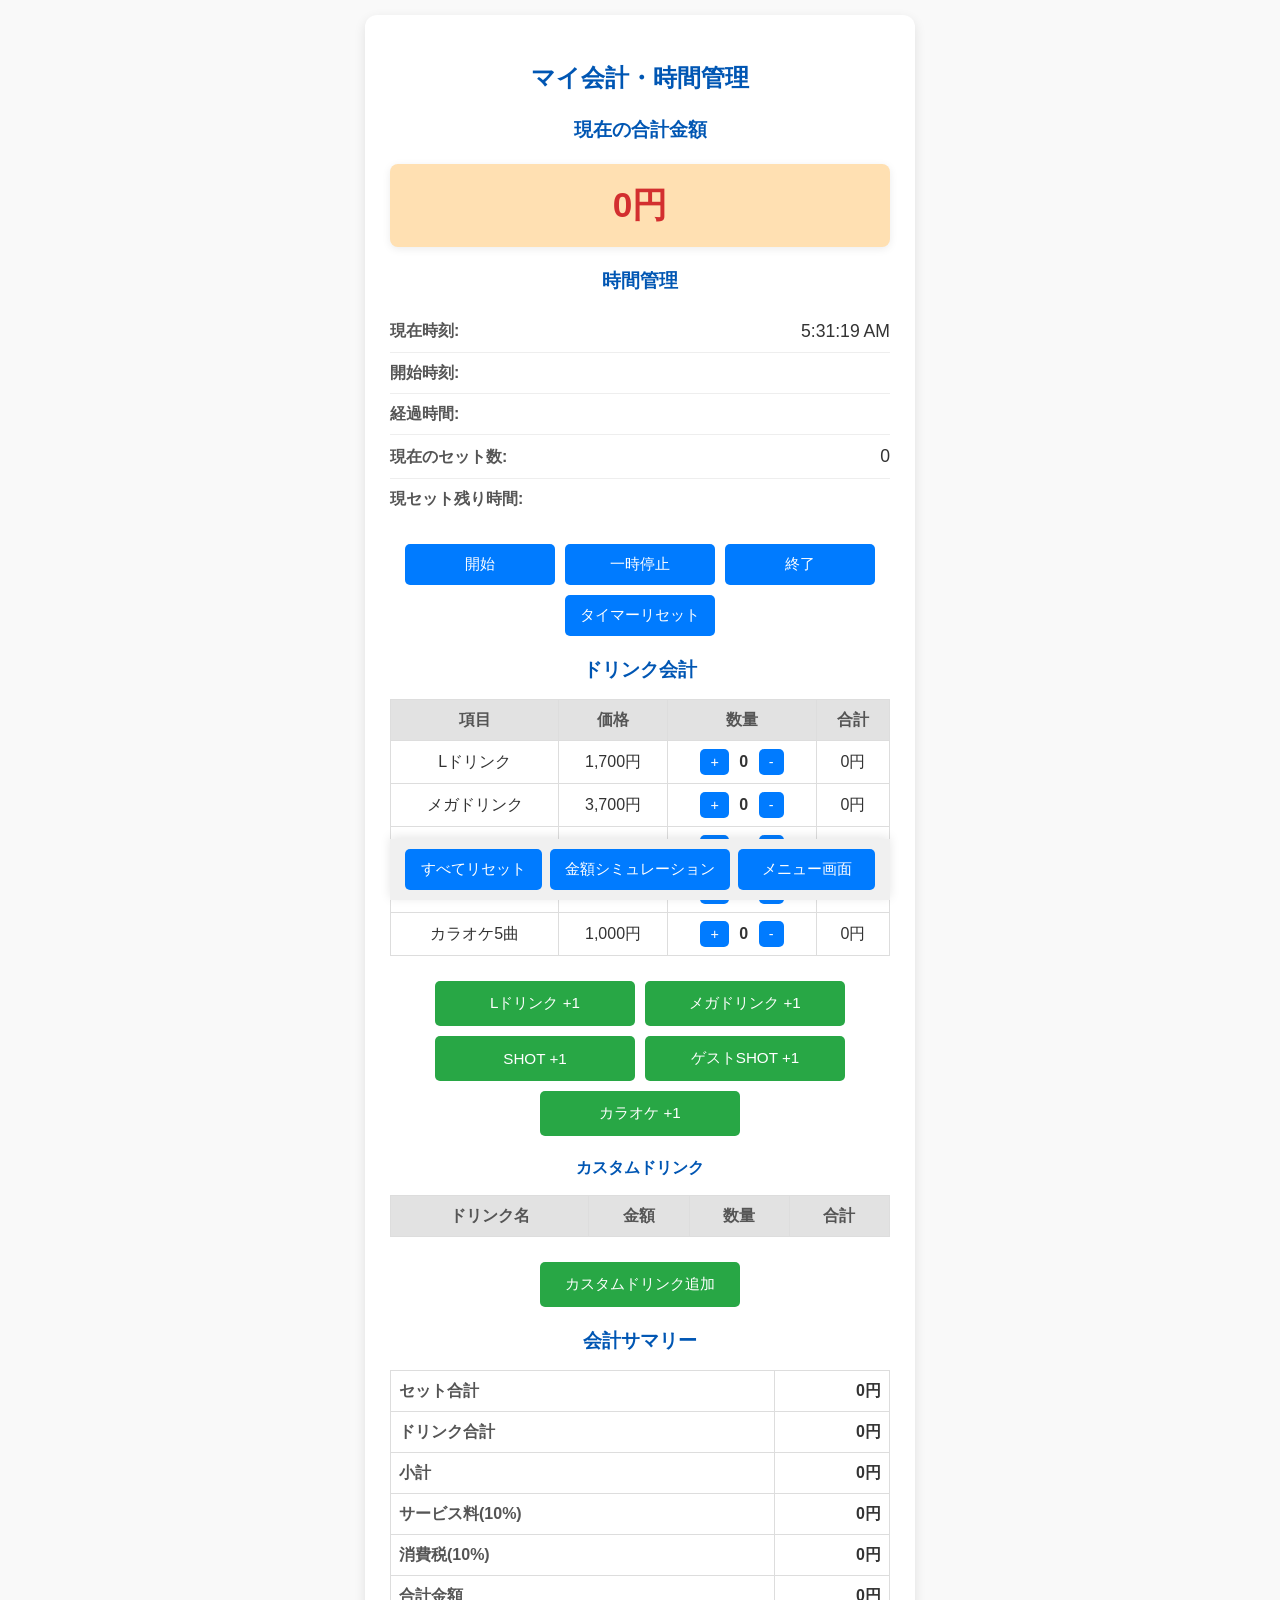
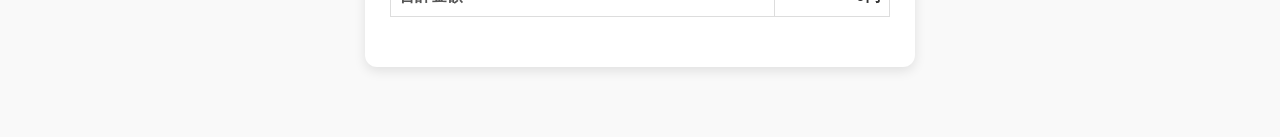
==== index.html @ 9514b438 "画面の表示範囲の修正" ====
<!DOCTYPE html>
<html lang="ja">
<head>
  <meta charset="UTF-8">
  <meta name="viewport" content="width=device-width, initial-scale=1.0, maximum-scale=1.0, user-scalable=no">
  <title>マイ会計・時間管理</title>
  <meta name="apple-mobile-web-app-capable" content="yes">
  <meta name="apple-mobile-web-app-status-bar-style" content="black">
  <meta name="mobile-web-app-capable" content="yes">
  <link rel="manifest" href="manifest.json">
  <link rel="apple-touch-icon" href="icons/icon-192x192.png">

  <style>
    /* 基本スタイル */
    body {
      font-family: 'Helvetica Neue', sans-serif;
      margin: 0;
      padding: 15px;
      background-color: #f9f9f9;
      color: #333;
      padding-bottom: 70px; /* 下部固定ボタンのためのスペース */
      position: relative;
      line-height: 1.5; /* 行の高さを調整 */
    }

    /* 各セクションのタイトル */
    h2, h3, h4 {
      text-align: center;
      margin-top: 20px;
      margin-bottom: 15px;
      color: #0056b3; /* タイトル色 */
    }

    /* メインコンテナ */
    .container {
      max-width: 500px; /* スマートフォンでの見やすさを維持 */
      margin: auto;
      background: #fff;
      border-radius: 12px;
      box-shadow: 0 4px 12px rgba(0,0,0,0.1);
      padding: 15px;
      overflow-x: hidden; /* 横スクロール防止 */
    }

    /* 各セクションの余白調整 */
    .time-tracker, #drinkTable, .summary-table, #addMoreDrink, .quick-add-buttons {
      margin-bottom: 25px;
    }

    /* === テーブルの基本スタイル === */
    table {
      width: 100%;
      border-collapse: collapse;
      margin-bottom: 15px;
    }

    th, td {
      border: 1px solid #ddd;
      padding: 8px;
      text-align: center;
    }

    th {
      background-color: #e2e2e2;
      color: #555;
    }

    /* ボタンのスタイル */
    button {
      background-color: #007bff;
      color: white;
      border: none;
      padding: 8px 12px;
      border-radius: 5px;
      cursor: pointer;
      font-size: 1rem;
      transition: background-color 0.2s ease;
      white-space: nowrap; /* ボタン内のテキストの折り返し防止 */
    }

    button:hover {
      background-color: #0056b3;
    }

    button:active {
      background-color: #004085;
    }

    .btns {
      display: flex;
      justify-content: center;
      align-items: center;
      gap: 5px; /* ボタン間のスペース */
    }

    .btns button {
      padding: 5px 10px;
      font-size: 0.9rem;
    }

    .btns span {
      min-width: 20px;
      text-align: center;
      font-weight: bold;
    }

    /* === 時間管理セクション === */
    .time-tracker div {
      display: flex;
      justify-content: space-between;
      align-items: center;
      padding: 8px 0;
      border-bottom: 1px solid #eee;
    }

    .time-tracker div:last-child {
      border-bottom: none;
    }

    .time-tracker label {
      font-weight: bold;
      color: #555;
    }

    .time-tracker span, .time-tracker button {
      font-size: 1.1rem;
      color: #333;
    }

    .time-buttons {
      display: flex;
      flex-wrap: wrap; /* ボタンが多ければ折り返す */
      justify-content: center; /* 中央寄せ */
      gap: 10px; /* ボタン間のスペース */
      margin-top: 20px;
    }

    .time-buttons button {
      flex: 1 1 45%; /* 2列表示にするための幅 */
      max-width: 150px; /* ボタンの最大幅を制限 */
      padding: 10px 10px; /* ボタンのパディング */
      font-size: 0.95rem; /* フォントサイズ */
    }


    /* === 会計サマリーテーブル === */
    .summary-table td:nth-child(1) {
      text-align: left;
      font-weight: bold;
      color: #555;
    }
    .summary-table td:nth-child(2) {
      text-align: right;
      font-weight: bold;
      color: #333;
    }

    /* === カスタムドリンク === */
    .new-drink-row input[type="text"] {
        width: 80%; /* ドリンク名入力欄の幅 */
        padding: 5px;
        border: 1px solid #ccc;
        border-radius: 4px;
    }

    .new-drink-row input[type="number"] {
        width: 60px; /* 金額入力欄の幅 */
        padding: 5px;
        border: 1px solid #ccc;
        border-radius: 4px;
        text-align: right;
    }

    /* ドリンク簡易追加ボタンのセクション */
    .quick-add-buttons {
      display: flex;
      flex-wrap: wrap; /* ボタンが多ければ折り返す */
      justify-content: center;
      gap: 10px; /* ボタン間のスペース */
      margin-top: 20px;
      margin-bottom: 20px; /* 他のセクションとの間隔 */
    }

    .quick-add-buttons button {
      flex-basis: calc(50% - 5px); /* 2列表示にするための幅 */
      max-width: 200px; /* ボタンの最大幅を制限 */
      padding: 12px 10px; /* ボタンのパディング */
      font-size: 0.95rem; /* フォントサイズ */
      background-color: #28a745; /* 緑色系のボタン */
    }

    .quick-add-buttons button:hover {
      background-color: #218838;
    }


    /* 下部固定ボタン */
    .fixed-bottom-bar {
      position: fixed;
      bottom: 0;
      left: 0;
      width: 100%;
      background-color: #f0f0f0;
      box-shadow: 0 -2px 10px rgba(0,0,0,0.1);
      padding: 10px 15px;
      display: flex;
      justify-content: space-around; /* 均等配置 */
      align-items: center;
      box-sizing: border-box;
      z-index: 1000; /* 他の要素より手前に表示 */
      max-width: 500px; /* 中央揃えのために設定 */
      left: 50%;
      transform: translateX(-50%);
      gap: 8px; /* ボタン間のスペース */
    }

    .fixed-bottom-bar button {
      flex-grow: 1; /* 均等に幅を広げる */
      flex-basis: calc(33.33% - 8px); /* 3列表示のための幅 */
      padding: 10px 15px; /* パディングを調整 */
      font-size: 0.95rem; /* フォントサイズを調整 */
    }

    /* 現在の総計を強調 */
    #current_grand_total {
      text-align: center;
      font-size: 2.2rem; /* 大きく強調 */
      color: #d32f2f; /* 赤色系で目立たせる */
      padding: 15px 0;
      background-color: #ffe0b2; /* 背景色を追加 */
      border-radius: 8px;
      margin-top: 20px;
      margin-bottom: 20px;
      box-shadow: 0 2px 8px rgba(0,0,0,0.08);
    }

    /* 残り時間アラート */
    #remaining.alert {
      color: red;
      font-weight: bold;
    }

    /* PWA更新通知バー */
    #updateNotification {
      display: none;
      text-align: center;
      padding: 10px;
      background-color: #ffeb3b;
      color: #333;
      margin-top: 20px;
      border-radius: 8px;
      font-weight: bold;
    }

    #updateNotification button {
      background-color: #007bff;
      color: white;
      border: none;
      padding: 8px 15px;
      border-radius: 5px;
      margin-left: 10px;
      cursor: pointer;
    }

    /* レスポンシブ対応 (デスクトップなど広い画面用) */
    @media (min-width: 600px) {
      .container {
        padding: 25px;
      }
      .fixed-bottom-bar {
        width: 500px; /* .container と同じ幅 */
      }
    }
  </style>
</head>
<body>
  <div class="container">
    <header>
      <h2>マイ会計・時間管理</h2>
    </header>

    <div id="updateNotification">
      新しいバージョンがあります！ <button id="updateButton">今すぐ更新</button>
    </div>

    <main>
      <section id="currentTotalSection">
        <h3>現在の合計金額</h3>
        <p id="current_grand_total"><strong>0円</strong></p>
      </section>

      <section id="timeManagement">
        <h3>時間管理</h3>
        <div class="time-tracker">
          <div>
            <label>現在時刻:</label>
            <span id="now"></span>
          </div>
          <div>
            <label>開始時刻:</label>
            <span id="start"></span>
          </div>
          <div>
            <label>経過時間:</label>
            <span id="elapsed_time"></span>
          </div>
          <div>
            <label>現在のセット数:</label>
            <span id="total_sets">0</span>
          </div>
          <div>
            <label>現セット残り時間:</label>
            <span id="remaining"></span>
          </div>
        </div>
        <div class="time-buttons">
          <button id="startButton">開始</button>
          <button id="pauseButton">一時停止</button>
          <button id="endButton">終了</button>
          <button id="resetTimerButton">タイマーリセット</button>
        </div>
      </section>

      <section id="drinkAccount">
        <h3>ドリンク会計</h3>
        <table id="drinkTable">
          <thead>
            <tr>
              <th>項目</th>
              <th>価格</th>
              <th>数量</th>
              <th>合計</th>
            </tr>
          </thead>
          <tbody>
            <tr>
              <td>Lドリンク</td>
              <td class="price-cell" data-price="1700"></td> <td>
                <div class="btns">
                  <button data-item="ldrink" data-delta="1">+</button>
                  <span id="ldrink_qty">0</span>
                  <button data-item="ldrink" data-delta="-1">-</button>
                </div>
              </td>
              <td id="ldrink_total">0円</td>
            </tr>
            <tr>
              <td>メガドリンク</td>
              <td class="price-cell" data-price="3700"></td>
              <td>
                <div class="btns">
                  <button data-item="megadrink" data-delta="1">+</button>
                  <span id="megadrink_qty">0</span>
                  <button data-item="megadrink" data-delta="-1">-</button>
                </div>
              </td>
              <td id="megadrink_total">0円</td>
            </tr>
            <tr>
              <td>SHOT</td>
              <td class="price-cell" data-price="1500"></td>
              <td>
                <div class="btns">
                  <button data-item="shot" data-delta="1">+</button>
                  <span id="shot_qty">0</span>
                  <button data-item="shot" data-delta="-1">-</button>
                </div>
              </td>
              <td id="shot_total">0円</td>
            </tr>
            <tr>
              <td>ゲストSHOT</td>
              <td class="price-cell" data-price="1000"></td>
              <td>
                <div class="btns">
                  <button data-item="guestshot" data-delta="1">+</button>
                  <span id="guestshot_qty">0</span>
                  <button data-item="guestshot" data-delta="-1">-</button>
                </div>
              </td>
              <td id="guestshot_total">0円</td>
            </tr>
            <tr>
              <td>カラオケ5曲</td>
              <td class="price-cell" data-price="1000"></td>
              <td>
                <div class="btns">
                  <button data-item="karaoke" data-delta="1">+</button>
                  <span id="karaoke_qty">0</span>
                  <button data-item="karaoke" data-delta="-1">-</button>
                </div>
              </td>
              <td id="karaoke_total">0円</td>
            </tr>
          </tbody>
        </table>

        <div class="quick-add-buttons">
          <button data-item="ldrink" data-delta="1">Lドリンク +1</button>
          <button data-item="megadrink" data-delta="1">メガドリンク +1</button>
          <button data-item="shot" data-delta="1">SHOT +1</button>
          <button data-item="guestshot" data-delta="1">ゲストSHOT +1</button>
          <button data-item="karaoke" data-delta="1">カラオケ +1</button>
        </div>

        <h4>カスタムドリンク</h4>
        <table id="addMoreDrink">
          <thead>
            <tr>
              <th>ドリンク名</th>
              <th>金額</th>
              <th>数量</th>
              <th>合計</th>
            </tr>
          </thead>
          <tbody id="newDrinkRows">
            </tbody>
        </table>
        <div class="quick-add-buttons" style="text-align: center;">
          <button id="addNewDrinkRowButton">カスタムドリンク追加</button>
        </div>
      </section>

      <section id="summaryAccount">
        <h3>会計サマリー</h3>
        <table class="summary-table">
          <tr>
            <td>セット合計</td>
            <td id="set_sum">0円</td>
          </tr>
          <tr>
            <td>ドリンク合計</td>
            <td id="drink_sum">0円</td>
          </tr>
          <tr>
            <td>小計</td>
            <td id="subtotal_summary">0円</td>
          </tr>
          <tr>
            <td>サービス料(10%)</td>
            <td id="service">0円</td>
          </tr>
          <tr>
            <td>消費税(10%)</td>
            <td id="tax">0円</td>
          </tr>
          <tr>
            <td>合計金額</td>
            <td id="grand_total_summary"><strong>0円</strong></td>
          </tr>
        </table>
      </section>
    </main>
  </div>

  <div class="fixed-bottom-bar">
    <button id="resetAllButton">すべてリセット</button>
    <button onclick="window.location.href='simulation.html'">金額シミュレーション</button>
    <button onclick="window.location.href='menu.html'">メニュー画面</button>
  </div>

  <script>
    // 即時関数でスコープを隔離
    (function() {
      // === 定数定義 ===
      const SET_DURATION_MINUTES = 40;
      const MS_PER_SECOND = 1000;
      const MS_PER_MINUTE = 60 * MS_PER_SECOND;
      const MS_PER_HOUR = 60 * MS_PER_MINUTE;
      const SET_DURATION_MS = SET_DURATION_MINUTES * MS_PER_MINUTE;

      const MAX_NEW_DRINKS = 5; // 追加できるカスタムドリンクの最大数
      const SERVICE_CHARGE_RATE = 0.10; // サービス料率
      const TAX_RATE = 0.10; // 消費税率

      // === DOM要素のキャッシュ ===
      const nowElement = document.getElementById('now');
      const startElement = document.getElementById('start');
      const elapsedTimeElement = document.getElementById('elapsed_time');
      const totalSetsElement = document.getElementById('total_sets');
      const remainingElement = document.getElementById('remaining');

      const currentGrandTotalElement = document.getElementById('current_grand_total');
      const setSumElement = document.getElementById('set_sum');
      const drinkSumElement = document.getElementById('drink_sum');
      const subtotalSummaryElement = document.getElementById('subtotal_summary');
      const serviceElement = document.getElementById('service');
      const taxElement = document.getElementById('tax');
      const grandTotalSummaryElement = document.getElementById('grand_total_summary');
      const newDrinkRowsContainer = document.getElementById('newDrinkRows');

      const updateNotification = document.getElementById('updateNotification');
      const updateButton = document.getElementById('updateButton');

      // === 状態変数 ===
      const prices = { ldrink: 1700, megadrink: 3700, shot: 1500, guestshot: 1000, karaoke: 1000 };
      const quantities = { ldrink: 0, megadrink: 0, shot: 0, guestshot: 0, karaoke: 0 };
      let newDrinkCount = 0; // 現在追加されているカスタムドリンクの数
      let newDrinkIds = []; // カスタムドリンクのIDを管理する配列

      let intervalId = null; // updateNow関数を呼び出すインターバルID
      let sessionStartTimestamp = null; // 最初に「開始」ボタンを押したセッション開始時刻のタイムスタンプ
      let pausedAccumulatedTime = 0; // 一時停止した時点での累積経過時間（ミリ秒）
      let currentSetCount = 0; // 現在のセット数 (0から開始)

      // === ヘルパー関数 ===

      /**
       * 数値を3桁区切りでフォーマットする
       * @param {number} num
       * @returns {string} フォーマットされた文字列
       */
      function formatNumber(num) {
        return num.toLocaleString();
      }

      /**
       * 時間（ミリ秒）をHH:MM:SS形式でフォーマットする
       * @param {number} ms - ミリ秒
       * @returns {string} フォーマットされた時間文字列
       */
      function formatTime(ms) {
        const totalSeconds = Math.floor(ms / MS_PER_SECOND);
        const hours = Math.floor(totalSeconds / 3600);
        const minutes = Math.floor((totalSeconds % 3600) / 60);
        const seconds = totalSeconds % 60;
        return `${String(hours).padStart(2, '0')}:${String(minutes).padStart(2, '0')}:${String(seconds).padStart(2, '0')}`;
      }

      /**
       * テーブル内の価格セルにフォーマットされた価格を設定する
       */
      function initializePriceDisplays() {
          document.querySelectorAll('#drinkTable .price-cell').forEach(cell => {
              const price = parseInt(cell.dataset.price);
              if (!isNaN(price)) {
                  cell.textContent = `${formatNumber(price)}円`;
              }
          });
      }

      // === 主なロジック関数 ===

      /**
       * ドリンクの数量を調整し、表示を更新する
       * @param {string} item - アイテムID (ldrink, shot など)
       * @param {number} delta - 変更量 (+1 または -1)
       */
      function adjustQuantity(item, delta) {
        quantities[item] = Math.max(0, quantities[item] + delta);
        updateItemDisplay(item);
        calculateTotal();
      }

      /**
       * 特定のアイテムの数量と合計金額の表示を更新する
       * @param {string} item - アイテムID
       */
      function updateItemDisplay(item) {
        const qtyElement = document.getElementById(`${item}_qty`);
        const totalElement = document.getElementById(`${item}_total`);
        if (qtyElement) qtyElement.innerText = quantities[item];
        if (totalElement) totalElement.innerText = `${formatNumber(prices[item] * quantities[item])}円`;
      }

      /**
       * 全ての合計金額を計算し表示を更新する
       */
      function calculateTotal() {
        // セットAとセットBの固定価格
        const SET_PRICE_A = 2500; // 1セット目の料金
        const SET_PRICE_B = 3000; // 2セット目以降の料金

        let calculatedSetTotal = 0;
        if (currentSetCount >= 1) {
          // 最初のセットはSET_PRICE_A、2セット目以降はSET_PRICE_B
          calculatedSetTotal = SET_PRICE_A + (currentSetCount - 1) * SET_PRICE_B;
        }

        let drinkTotal = 0;
        // 標準ドリンクの合計
        drinkTotal += prices.ldrink * quantities.ldrink;
        drinkTotal += prices.megadrink * quantities.megadrink;
        drinkTotal += prices.shot * quantities.shot;
        drinkTotal += prices.guestshot * quantities.guestshot;
        drinkTotal += prices.karaoke * quantities.karaoke;


        // カスタムドリンクの合計
        newDrinkIds.forEach(id => {
          drinkTotal += (prices[id] || 0) * (quantities[id] || 0);
          updateItemDisplay(id); // カスタムドリンクも表示更新
        });

        const subtotal = calculatedSetTotal + drinkTotal; // 小計 (セット料金 + ドリンク合計)
        const service = Math.floor(subtotal * SERVICE_CHARGE_RATE); // サービス料を計算
        const subtotalWithService = subtotal + service; // サービス料を含んだ金額
        const tax = Math.floor(subtotalWithService * TAX_RATE); // サービス料を含んだ金額に対して消費税を計算
        let finalTotal = subtotalWithService + tax; // 最終的な合計金額

        // 百円単位四捨五入
        finalTotal = Math.round(finalTotal / 100) * 100;

        // メイン画面の表示更新
        currentGrandTotalElement.innerHTML = `<strong>${formatNumber(finalTotal)}円</strong>`;
        totalSetsElement.innerText = currentSetCount; // セット数の表示を更新

        // 会計金額サマリーテーブルの表示更新
        setSumElement.innerText = `${formatNumber(calculatedSetTotal)}円`;
        drinkSumElement.innerText = `${formatNumber(drinkTotal)}円`;
        subtotalSummaryElement.innerText = `${formatNumber(subtotal)}円`;
        serviceElement.innerText = `${formatNumber(service)}円`;
        taxElement.innerText = `${formatNumber(tax)}円`;
        grandTotalSummaryElement.innerHTML = `<strong>${formatNumber(finalTotal)}円</strong>`;
      }

      /**
       * 新しいカスタムドリンク行を追加する
       */
      function addNewDrinkRow() {
        if (newDrinkCount < MAX_NEW_DRINKS) {
          newDrinkCount++;
          const newId = `newdrink${newDrinkCount}`;
          newDrinkIds.push(newId);
          // 新しいドリンクの価格と数量を初期化
          prices[newId] = 0;
          quantities[newId] = 0;

          const newRow = document.createElement('tr');
          newRow.className = 'new-drink-row';
          newRow.innerHTML = `
            <td><input type="text" id="${newId}_name" placeholder="ドリンク名"></td>
            <td><input type="number" id="${newId}_price" placeholder="金額" min="0">円</td>
            <td>
              <div class="btns">
                <button data-item="${newId}" data-delta="1">+</button>
                <span id="${newId}_qty">0</span>
                <button data-item="${newId}" data-delta="-1">-</button>
              </div>
            </td>
            <td id="${newId}_total">0円</td>
          `;
          newDrinkRowsContainer.appendChild(newRow);

          // イベントリスナーを動的に追加
          const newPriceInput = document.getElementById(`${newId}_price`);
          newPriceInput.addEventListener('input', () => updateNewDrinkPrice(newId));

          // 追加した行内の +/- ボタンにもイベントリスナーを設定 (イベント委譲の代わりに直接追加)
          const buttons = newRow.querySelectorAll('.btns button');
          buttons.forEach(button => {
            button.addEventListener('click', (event) => {
              const item = event.target.dataset.item;
              const delta = parseInt(event.target.dataset.delta);
              adjustNewDrink(item, delta);
            });
          });
        } else {
          alert(`追加できるカスタムドリンクは${MAX_NEW_DRINKS}個までです。`);
        }
      }

      /**
       * カスタムドリンクの金額入力時の処理
       * @param {string} id - カスタムドリンクID
       */
      function updateNewDrinkPrice(id) {
        const priceInput = document.getElementById(`${id}_price`);
        const price = parseInt(priceInput.value);
        if (!isNaN(price) && price >= 0) {
          prices[id] = price;
        } else {
          prices[id] = 0; // 不正な入力の場合は0に設定
          priceInput.value = ''; // 入力値をクリア
        }
        calculateTotal(); // 価格が変更されたら合計を再計算
      }

      /**
       * カスタムドリンクの数量調整
       * @param {string} id - カスタムドリンクID
       * @param {number} delta - 変更量 (+1 または -1)
       */
      function adjustNewDrink(id, delta) {
        const priceInput = document.getElementById(`${id}_price`);
        const price = parseInt(priceInput.value);

        if (isNaN(price) || price < 0) {
          if (delta > 0) { // プラスしようとしたときに価格が不正
            alert('カスタムドリンクの金額を半角数字で入力してください。');
            priceInput.focus();
            return;
          }
        }
        // 価格が設定されていれば更新、なければ0のまま（減らす場合）
        prices[id] = !isNaN(price) && price >= 0 ? price : (prices[id] || 0);

        // 数量が未設定の場合初期化
        if (typeof quantities[id] === 'undefined') {
          quantities[id] = 0;
        }
        quantities[id] = Math.max(0, quantities[id] + delta);

        updateItemDisplay(id); // カスタムドリンクも表示更新
        calculateTotal();
      }

      /**
       * 現在時刻とタイマーの状態を更新する
       */
      function updateNow() {
        const now = new Date();
        nowElement.innerText = now.toLocaleTimeString();

        if (sessionStartTimestamp) {
          const currentTime = now.getTime();
          // 現在の経過時間を計算 (一時停止時間を考慮)
          const currentElapsedTime = (currentTime - sessionStartTimestamp) + pausedAccumulatedTime;

          elapsedTimeElement.innerText = formatTime(currentElapsedTime);

          // 現在のセット数を計算 (0から開始なので +1 する)
          let newSetCount = Math.floor(currentElapsedTime / SET_DURATION_MS) + 1;
          if (newSetCount < 1) newSetCount = 1; // 最低1セットは保証

          // セット数が増えたら料金を再計算
          if (newSetCount > currentSetCount) {
            currentSetCount = newSetCount;
            calculateTotal(); // 計算を更新
          } else if (currentSetCount === 0 && newSetCount === 1) {
            // 初めて1セット目になった時も再計算 (念のため)
            currentSetCount = newSetCount;
            calculateTotal();
          }

          // 現在のセットの残り時間を計算
          const currentSetElapsedMs = currentElapsedTime % SET_DURATION_MS;
          const remainingMs = SET_DURATION_MS - currentSetElapsedMs;

          if (remainingMs > 0) {
            const remainingMins = Math.floor(remainingMs / MS_PER_MINUTE);
            const remainingSecs = Math.floor((remainingMs % MS_PER_MINUTE) / MS_PER_SECOND);
            remainingElement.innerText = `${String(remainingMins).padStart(2, '0')}:${String(remainingSecs).padStart(2, '0')}`;

            // 残り時間が5分を切ったらアラートクラスを追加
            if (remainingMins < 5 && currentSetCount > 0) { // 0セット目にはアラートを出さない
              remainingElement.classList.add('alert');
            } else {
              remainingElement.classList.remove('alert');
            }
          } else {
            // 瞬間的に0以下になる可能性があるので、安全のために表示を調整
            remainingElement.innerText = "00:00"; // 次のセットに移行する直前
            remainingElement.classList.remove('alert');
          }
        } else {
          // タイマーが開始されていない場合は経過時間をクリア
          elapsedTimeElement.innerText = '';
          remainingElement.innerText = ''; // 残り時間もクリア
          remainingElement.classList.remove('alert');
        }
      }

      /**
       * タイマーを開始する
       */
      function startTimer() {
        if (!intervalId) { // タイマーがまだ動いていない場合のみ開始
          const now = new Date().getTime();
          if (!sessionStartTimestamp) { // 初めてタイマーを開始する場合
            sessionStartTimestamp = now; // 実際のセッション開始時刻を記録
            pausedAccumulatedTime = 0; // 新しいセッションなので一時停止時間はリセット
            currentSetCount = 1; // 最初のセットとしてカウント
            startElement.innerText = new Date(sessionStartTimestamp).toLocaleTimeString(); // 開始時刻を表示
          } else {
            // 一時停止からの再開: sessionStartTimestampを、一時停止時間を考慮して調整
            sessionStartTimestamp = now - pausedAccumulatedTime;
          }
          intervalId = setInterval(updateNow, MS_PER_SECOND); // 1秒ごとに更新
          updateNow(); // 即座に一度更新
          calculateTotal(); // タイマー開始時に料金を再計算（セット数も更新）
        }
      }

      /**
       * タイマーを一時停止する
       */
      function pauseTimer() {
        if (intervalId) {
          clearInterval(intervalId);
          intervalId = null;
          if (sessionStartTimestamp) {
            // 現在の経過時間を計算し、pausedAccumulatedTimeに累積
            pausedAccumulatedTime += (new Date().getTime() - sessionStartTimestamp);
            sessionStartTimestamp = null; // 開始時間をクリアして停止状態を明確にする
          }
        }
      }

      /**
       * タイマーを終了する（リセットせず、カウントを止める）
       */
      function endTimer() {
        pauseTimer(); // タイマーを停止
        // 時間関連の表示と状態をリセット
        startElement.innerText = '';
        remainingElement.innerText = '';
        elapsedTimeElement.innerText = '';
        remainingElement.classList.remove('alert');

        sessionStartTimestamp = null; // セッション開始時間をリセット
        pausedAccumulatedTime = 0; // 一時停止時間もリセット
        currentSetCount = 0; // セット数をリセット
        calculateTotal(); // 料金計算も更新（セット数も反映）
      }

      /**
       * タイマーのみをリセットする（料金はそのまま）
       */
      function resetTimer() {
        endTimer(); // endTimer が多くのリセット処理を行うので呼び出す
      }

      /**
       * すべてをリセットする（タイマーと会計データ）
       */
      function resetAll() {
        endTimer(); // タイマーを停止し、時間関連の状態をリセット

        // ドリンクの数量をリセット
        Object.keys(quantities).forEach(key => {
          if (prices.hasOwnProperty(key)) { // カスタムドリンク以外の既存のドリンクのみ
            quantities[key] = 0;
            updateItemDisplay(key);
          }
        });

        // カスタムドリンクのリセット
        newDrinkIds.forEach(id => {
          delete prices[id];
          delete quantities[id];
        });
        newDrinkIds = [];
        newDrinkCount = 0;
        newDrinkRowsContainer.innerHTML = ''; // 追加されたドリンクの表示をクリア

        calculateTotal(); // 全てリセット後、会計金額を再計算
      }

      /**
       * Service Workerの更新通知バーを表示する
       */
      let serviceWorkerNewWorker; // Service Workerの新しいインスタンスを保持

      function showUpdateBar() {
        if (updateNotification && updateButton) {
          updateNotification.style.display = 'block';
          updateButton.addEventListener('click', () => {
            if (serviceWorkerNewWorker) {
              serviceWorkerNewWorker.postMessage({ action: 'skipWaiting' }); // Service Workerに更新を指示
            }
          });
        }
      }

      /**
       * イベントリスナーの登録
       */
      function registerEventListeners() {
        // iPhone向け：ダブルタップズームを抑制
        document.addEventListener('touchend', function(event) {
            if (event.detail > 1) {
                event.preventDefault();
            }
        }, { passive: false });

        // 時間管理ボタン
        document.getElementById('startButton').addEventListener('click', startTimer);
        document.getElementById('pauseButton').addEventListener('click', pauseTimer);
        document.getElementById('endButton').addEventListener('click', endTimer);
        document.getElementById('resetTimerButton').addEventListener('click', resetTimer);

        // ドリンク数量調整ボタン (イベント委譲) および簡易追加ボタンに対応
        // #drinkTable と .quick-add-buttons を含む親要素でイベントを捕捉
        document.querySelector('#drinkAccount').addEventListener('click', (event) => { // 親要素を #drinkAccount に変更
          const button = event.target.closest('button[data-item]');
          if (button) {
            const item = button.dataset.item;
            const delta = parseInt(button.dataset.delta);
            adjustQuantity(item, delta);
          }
        });

        // カスタムドリンク追加ボタン
        document.getElementById('addNewDrinkRowButton').addEventListener('click', addNewDrinkRow);

        // 全てリセットボタン (下部固定)
        document.getElementById('resetAllButton').addEventListener('click', resetAll);

        // Service Workerの登録
        if ('serviceWorker' in navigator) {
          window.addEventListener('load', () => {
            navigator.serviceWorker.register('./service-worker.js')
              .then(reg => {
                console.log('ServiceWorker registration successful with scope: ', reg.scope);

                reg.addEventListener('updatefound', () => {
                  serviceWorkerNewWorker = reg.installing;

                  serviceWorkerNewWorker.addEventListener('statechange', () => {
                    if (serviceWorkerNewWorker.state === 'installed') {
                      if (navigator.serviceWorker.controller) {
                        showUpdateBar(); // 更新ボタンを表示
                      }
                    }
                  });
                });
              })
              .catch(err => {
                console.log('ServiceWorker registration failed: ', err);
              });

            // 新しいService Workerがアクティブ化されたらページをリロード
            navigator.serviceWorker.addEventListener('controllerchange', () => {
              window.location.reload();
            });
          });
        }
      }

      // === 初期化処理 ===
      document.addEventListener('DOMContentLoaded', () => {
        initializePriceDisplays(); // ドリンクの価格表示を初期化時にフォーマット
        registerEventListeners(); // イベントリスナーを登録
        updateNow(); // 現在時刻の表示
        calculateTotal(); // 合計金額の計算と表示更新
      });

      // 1秒ごとに現在の時刻を更新
      setInterval(() => {
        nowElement.innerText = new Date().toLocaleTimeString();
      }, MS_PER_SECOND);

    })(); // 即時関数の終わり
  </script>
</body>
</html>
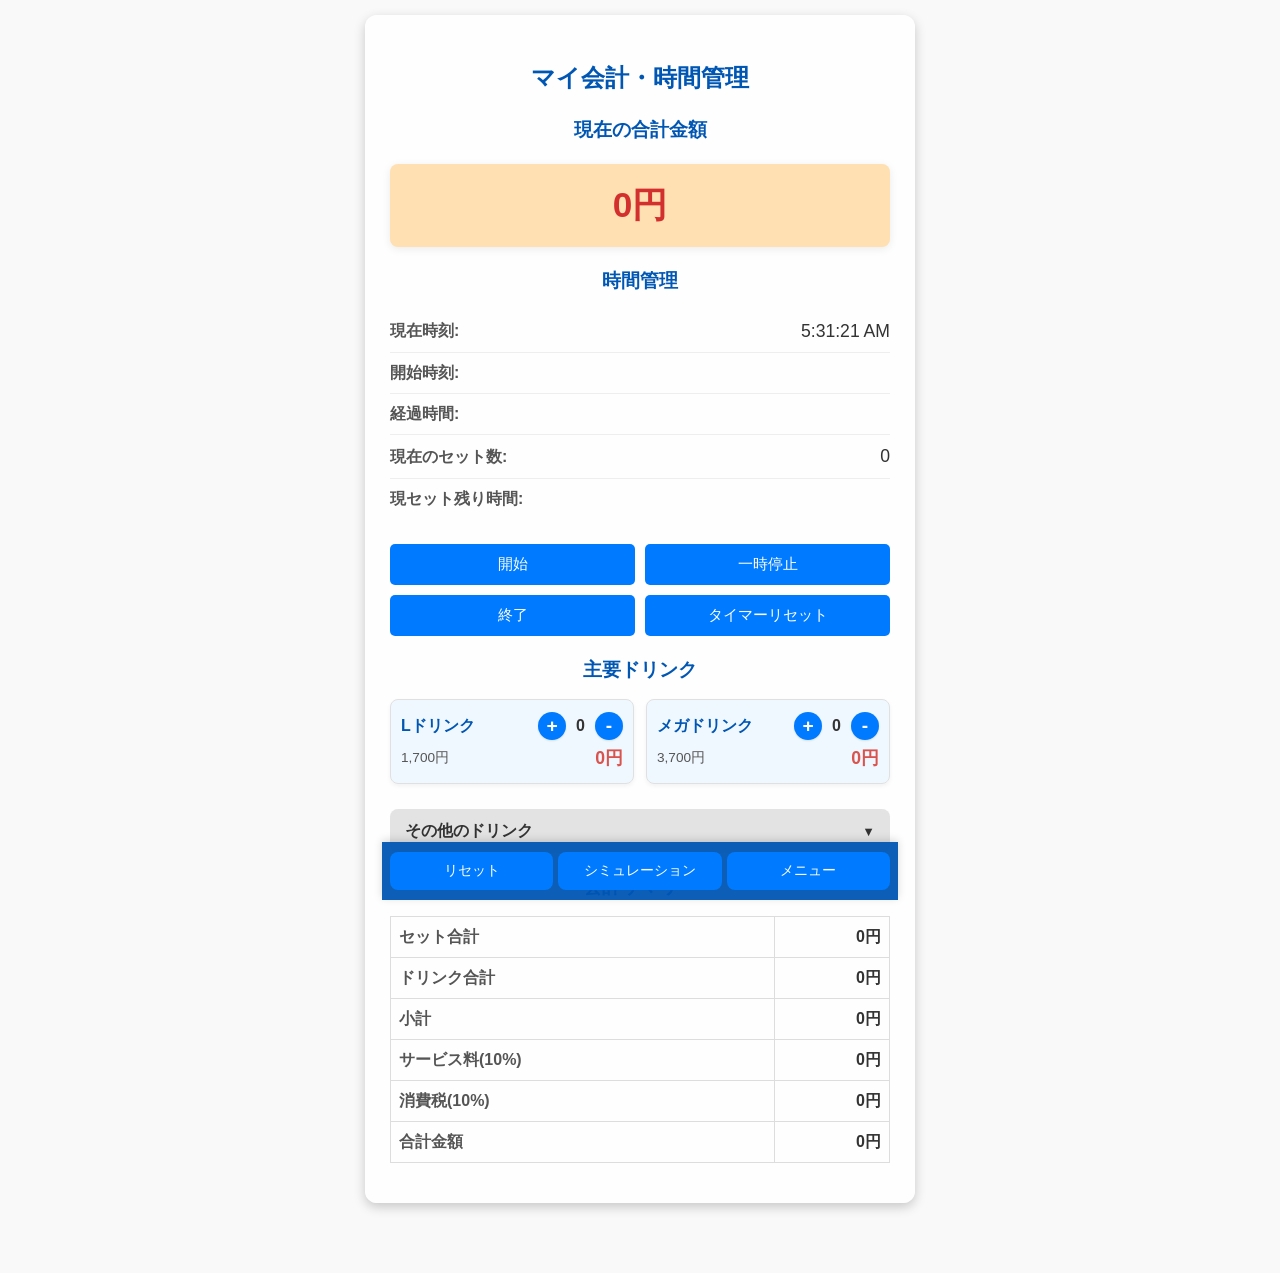
==== commit 2161d35c: "画面デザインの修正" ====
--- a/index.html
+++ b/index.html
@@ -11,97 +11,41 @@
   <link rel="apple-touch-icon" href="icons/icon-192x192.png">
 
   <style>
-    /* 基本スタイル */
     body {
       font-family: 'Helvetica Neue', sans-serif;
       margin: 0;
       padding: 15px;
       background-color: #f9f9f9;
       color: #333;
-      padding-bottom: 70px; /* 下部固定ボタンのためのスペース */
+      padding-bottom: 70px; /* 下部ボタンのためのスペース */
       position: relative;
-      line-height: 1.5; /* 行の高さを調整 */
-    }
-
-    /* 各セクションのタイトル */
+      line-height: 1.5;
+
+      /* === 背景画像の設定 === */
+      background-image: url('https://pbs.twimg.com/profile_images/1244998649316143105/UC0d5YrU_400x400.jpg');
+      background-size: cover;
+      background-position: center center;
+      background-repeat: no-repeat;
+      background-attachment: fixed;
+    }
     h2, h3, h4 {
       text-align: center;
       margin-top: 20px;
       margin-bottom: 15px;
-      color: #0056b3; /* タイトル色 */
-    }
-
-    /* メインコンテナ */
+      color: #0056b3;
+    }
     .container {
-      max-width: 500px; /* スマートフォンでの見やすさを維持 */
+      max-width: 500px;
       margin: auto;
-      background: #fff;
+      background: rgba(255, 255, 255, 0.9); /* 白の半透明背景でコンテンツを読みやすく */
       border-radius: 12px;
-      box-shadow: 0 4px 12px rgba(0,0,0,0.1);
+      box-shadow: 0 4px 12px rgba(0,0,0,0.2);
       padding: 15px;
-      overflow-x: hidden; /* 横スクロール防止 */
     }
 
     /* 各セクションの余白調整 */
-    .time-tracker, #drinkTable, .summary-table, #addMoreDrink, .quick-add-buttons {
+    .time-tracker, .summary-table {
       margin-bottom: 25px;
-    }
-
-    /* === テーブルの基本スタイル === */
-    table {
-      width: 100%;
-      border-collapse: collapse;
-      margin-bottom: 15px;
-    }
-
-    th, td {
-      border: 1px solid #ddd;
-      padding: 8px;
-      text-align: center;
-    }
-
-    th {
-      background-color: #e2e2e2;
-      color: #555;
-    }
-
-    /* ボタンのスタイル */
-    button {
-      background-color: #007bff;
-      color: white;
-      border: none;
-      padding: 8px 12px;
-      border-radius: 5px;
-      cursor: pointer;
-      font-size: 1rem;
-      transition: background-color 0.2s ease;
-      white-space: nowrap; /* ボタン内のテキストの折り返し防止 */
-    }
-
-    button:hover {
-      background-color: #0056b3;
-    }
-
-    button:active {
-      background-color: #004085;
-    }
-
-    .btns {
-      display: flex;
-      justify-content: center;
-      align-items: center;
-      gap: 5px; /* ボタン間のスペース */
-    }
-
-    .btns button {
-      padding: 5px 10px;
-      font-size: 0.9rem;
-    }
-
-    .btns span {
-      min-width: 20px;
-      text-align: center;
-      font-weight: bold;
     }
 
     /* === 時間管理セクション === */
@@ -112,21 +56,17 @@
       padding: 8px 0;
       border-bottom: 1px solid #eee;
     }
-
     .time-tracker div:last-child {
       border-bottom: none;
     }
-
     .time-tracker label {
       font-weight: bold;
       color: #555;
     }
-
     .time-tracker span, .time-tracker button {
       font-size: 1.1rem;
       color: #333;
     }
-
     .time-buttons {
       display: flex;
       flex-wrap: wrap; /* ボタンが多ければ折り返す */
@@ -134,92 +74,264 @@
       gap: 10px; /* ボタン間のスペース */
       margin-top: 20px;
     }
-
     .time-buttons button {
-      flex: 1 1 45%; /* 2列表示にするための幅 */
-      max-width: 150px; /* ボタンの最大幅を制限 */
+      flex: 1 1 calc(50% - 5px); /* 2列表示で均等に、flex-growとflex-shrinkを有効に */
+      /* max-width: 150px; /* これを削除 */
       padding: 10px 10px; /* ボタンのパディング */
       font-size: 0.95rem; /* フォントサイズ */
-    }
-
-
-    /* === 会計サマリーテーブル === */
-    .summary-table td:nth-child(1) {
+      background-color: #007bff;
+      color: white;
+      border: none;
+      border-radius: 5px;
+      cursor: pointer;
+      transition: background-color 0.2s ease;
+      white-space: nowrap;
+    }
+    .time-buttons button:hover { background-color: #0056b3; }
+    .time-buttons button:active { background-color: #004085; }
+
+    /* === ドリンクリストコンテナ (主要ドリンク用) === */
+    #drinkListContainer {
+      display: grid; /* CSS Grid を使用 */
+      gap: 12px; /* カード間のスペース */
+      margin-bottom: 25px;
+      grid-template-columns: repeat(auto-fit, minmax(150px, 1fr)); /* 2列表示 (スマホでは1列に自動調整) */
+    }
+
+    /* === ドリンクカードのスタイル (主要ドリンク用) === */
+    .drink-card {
+      background-color: rgba(240, 248, 255, 0.95); /* カードの背景色を半透明に */
+      border: 1px solid #e0e0e0;
+      border-radius: 8px;
+      padding: 12px 10px;
+      box-shadow: 0 2px 4px rgba(0,0,0,0.05);
+      display: grid; /* カード内部のレイアウトもグリッド */
+      grid-template-columns: 1fr auto; /* 項目名・価格が左、数量・合計が右 */
+      grid-template-rows: auto auto; /* 項目名・数量が上、価格・合計が下 */
+      align-items: center;
+      gap: 5px 10px; /* 行間と列間のギャップを調整 */
+    }
+    .drink-item-name {
+      font-weight: bold;
+      font-size: 1rem; /* 少し小さく */
+      color: #0056b3;
+      grid-column: 1 / 2;
+      grid-row: 1 / 2;
       text-align: left;
-      font-weight: bold;
+      white-space: nowrap; /* 折り返しなし */
+      overflow: hidden;
+      text-overflow: ellipsis; /* 省略記号 */
+      min-width: 0;
+    }
+    .drink-item-price {
+      font-size: 0.85rem; /* 少し小さく */
       color: #555;
-    }
-    .summary-table td:nth-child(2) {
+      grid-column: 1 / 2;
+      grid-row: 2 / 3;
+      text-align: left;
+    }
+    .drink-quantity-control {
+      grid-column: 2 / 3;
+      grid-row: 1 / 2;
+      display: flex;
+      justify-content: flex-end;
+      align-items: center;
+      gap: 2px;
+      white-space: nowrap;
+      flex-shrink: 0;
+    }
+    .drink-quantity-control button {
+      background-color: #007bff;
+      color: white;
+      border: none;
+      border-radius: 50%;
+      width: 28px;
+      height: 28px;
+      display: flex;
+      justify-content: center;
+      align-items: center;
+      font-size: 1.2rem;
+      font-weight: bold;
+      cursor: pointer;
+      box-shadow: 0 1px 2px rgba(0,0,0,0.1);
+      transition: background-color 0.2s;
+      flex-shrink: 0;
+    }
+    .drink-quantity-control button:hover { background-color: #0056b3; }
+    .drink-quantity-control button:active { background-color: #004085; }
+    .drink-current-quantity {
+      font-size: 1rem;
+      font-weight: bold;
+      color: #333;
+      min-width: 25px;
+      text-align: center;
+      flex-shrink: 0;
+    }
+    .drink-item-total {
+      font-size: 1.1rem;
+      font-weight: bold;
+      color: #d9534f;
+      grid-column: 2 / 3;
+      grid-row: 2 / 3;
       text-align: right;
-      font-weight: bold;
+    }
+
+    /* === アコーディオン部分 === */
+    .accordion-header {
+      background-color: rgba(224, 224, 224, 0.9); /* ヘッダーの背景色を半透明に */
       color: #333;
-    }
-
-    /* === カスタムドリンク === */
-    .new-drink-row input[type="text"] {
-        width: 80%; /* ドリンク名入力欄の幅 */
+      padding: 10px 15px;
+      margin-top: 20px;
+      border-radius: 8px;
+      cursor: pointer;
+      display: flex;
+      justify-content: space-between;
+      align-items: center;
+      font-weight: bold;
+      transition: background-color 0.2s;
+    }
+    .accordion-header:hover { background-color: #d0d0d0; }
+    .accordion-header::after {
+      content: '▼';
+      font-size: 0.8em;
+      transition: transform 0.2s;
+    }
+    .accordion-header.active::after {
+      content: '▲';
+      transform: rotate(0deg);
+    }
+    .accordion-content {
+      background-color: rgba(255, 255, 255, 0.95); /* コンテンツの背景色を半透明に */
+      border: 1px solid #e0e0e0;
+      border-top: none;
+      border-radius: 0 0 8px 8px;
+      padding: 10px;
+      display: none;
+      overflow: hidden;
+    }
+    .accordion-content.open {
+      display: block; /* ブロック要素で表示 */
+      padding-top: 5px; /* 上部パディングを調整 */
+    }
+
+    /* === アコーディオン内のリスト形式 === */
+    .accordion-item {
+      display: flex; /* Flexboxで横並び */
+      align-items: center;
+      justify-content: space-between; /* 両端寄せ */
+      padding: 8px 5px; /* 上下パディング */
+      border-bottom: 1px solid #eee; /* アイテム間の区切り線 */
+    }
+    .accordion-item:last-child {
+      border-bottom: none; /* 最後の子には線なし */
+    }
+    .accordion-item-info {
+      display: flex;
+      flex-direction: column; /* 項目名と価格を縦に */
+      text-align: left;
+      flex-grow: 1; /* スペースを占有 */
+      padding-right: 10px; /* 右側に少し余白 */
+    }
+    .accordion-item-name {
+      font-weight: bold;
+      font-size: 0.95rem;
+      color: #333;
+      white-space: nowrap;
+      overflow: hidden;
+      text-overflow: ellipsis;
+    }
+    .accordion-item-price {
+      font-size: 0.8rem;
+      color: #666;
+    }
+    /* === アコーディオン内の数量コントロール（スピンボタン） === */
+    .accordion-item-control {
+      display: flex;
+      align-items: center;
+      gap: 3px; /* ボタンと数字の間隔を調整 */
+      flex-shrink: 0; /* 縮まない */
+    }
+    .accordion-item-control .plus-button,
+    .accordion-item-control .minus-button {
+        background-color: #007bff; /* 青色 */
+        color: white;
+        border: none;
+        border-radius: 4px; /* 四角いボタン */
+        width: 28px; /* ボタンのサイズ */
+        height: 28px;
+        display: flex;
+        justify-content: center;
+        align-items: center;
+        font-size: 1.1rem; /* +/- のサイズ */
+        font-weight: bold;
+        cursor: pointer;
+        box-shadow: 0 1px 2px rgba(0,0,0,0.1);
+        transition: background-color 0.2s;
+        flex-shrink: 0;
+    }
+    .accordion-item-control .plus-button:hover,
+    .accordion-item-control .minus-button:hover { background-color: #0056b3; }
+    .accordion-item-quantity {
+      font-size: 1rem;
+      font-weight: bold;
+      min-width: 25px; /* 数字表示の最小幅 */
+      text-align: center;
+      flex-shrink: 0;
+    }
+    .accordion-item-total {
+      font-size: 1rem;
+      font-weight: bold;
+      color: #d9534f;
+      min-width: 50px; /* 合計金額の最小幅 */
+      text-align: right;
+      margin-left: 10px; /* 数量と合計の間隔 */
+    }
+
+    /* === カスタムドリンク入力フィールドのスタイル === */
+    .custom-drink-item .custom-drink-name-input {
+        width: 100%; /* 親要素の幅いっぱいに */
         padding: 5px;
         border: 1px solid #ccc;
         border-radius: 4px;
-    }
-
-    .new-drink-row input[type="number"] {
-        width: 60px; /* 金額入力欄の幅 */
+        box-sizing: border-box; /* パディングとボーダーを幅に含める */
+        margin-bottom: 5px; /* 下に少し余白 */
+    }
+    .custom-drink-item .custom-drink-price-input {
+        width: 80px; /* 金額入力の幅を固定 */
         padding: 5px;
         border: 1px solid #ccc;
         border-radius: 4px;
         text-align: right;
-    }
-
-    /* ドリンク簡易追加ボタンのセクション */
-    .quick-add-buttons {
-      display: flex;
-      flex-wrap: wrap; /* ボタンが多ければ折り返す */
-      justify-content: center;
-      gap: 10px; /* ボタン間のスペース */
-      margin-top: 20px;
-      margin-bottom: 20px; /* 他のセクションとの間隔 */
-    }
-
-    .quick-add-buttons button {
-      flex-basis: calc(50% - 5px); /* 2列表示にするための幅 */
-      max-width: 200px; /* ボタンの最大幅を制限 */
-      padding: 12px 10px; /* ボタンのパディング */
-      font-size: 0.95rem; /* フォントサイズ */
-      background-color: #28a745; /* 緑色系のボタン */
-    }
-
-    .quick-add-buttons button:hover {
-      background-color: #218838;
-    }
-
-
-    /* 下部固定ボタン */
-    .fixed-bottom-bar {
-      position: fixed;
-      bottom: 0;
-      left: 0;
-      width: 100%;
-      background-color: #f0f0f0;
-      box-shadow: 0 -2px 10px rgba(0,0,0,0.1);
-      padding: 10px 15px;
-      display: flex;
-      justify-content: space-around; /* 均等配置 */
-      align-items: center;
-      box-sizing: border-box;
-      z-index: 1000; /* 他の要素より手前に表示 */
-      max-width: 500px; /* 中央揃えのために設定 */
-      left: 50%;
-      transform: translateX(-50%);
-      gap: 8px; /* ボタン間のスペース */
-    }
-
-    .fixed-bottom-bar button {
-      flex-grow: 1; /* 均等に幅を広げる */
-      flex-basis: calc(33.33% - 8px); /* 3列表示のための幅 */
-      padding: 10px 15px; /* パディングを調整 */
-      font-size: 0.95rem; /* フォントサイズを調整 */
-    }
+        box-sizing: border-box;
+    }
+    .custom-drink-item .accordion-item-info {
+        flex-direction: column; /* 名前と金額を縦に並べる */
+        align-items: flex-start; /* 左寄せ */
+    }
+
+
+    /* === 会計サマリーテーブル === */
+    .summary-table {
+        width: 100%; /* テーブルの幅を親要素に合わせる */
+        border-collapse: collapse;
+        margin-bottom: 15px;
+    }
+    .summary-table td:nth-child(1) {
+      text-align: left; /* 1列目は左揃え */
+      font-weight: bold;
+      color: #555;
+      padding: 8px; /* パディングを追加 */
+      border: 1px solid #ddd; /* ボーダーを追加 */
+    }
+    .summary-table td:nth-child(2) {
+      text-align: right; /* 2列目は右揃え */
+      font-weight: bold;
+      color: #333;
+      padding: 8px; /* パディングを追加 */
+      border: 1px solid #ddd; /* ボーダーを追加 */
+    }
+    /* テーブルのヘッダーがないため、tdに直接ボーダーとパディングを設定 */
+
 
     /* 現在の総計を強調 */
     #current_grand_total {
@@ -251,7 +363,6 @@
       border-radius: 8px;
       font-weight: bold;
     }
-
     #updateNotification button {
       background-color: #007bff;
       color: white;
@@ -260,6 +371,69 @@
       border-radius: 5px;
       margin-left: 10px;
       cursor: pointer;
+    }
+
+    /* === 下部固定ボタンのスタイル === */
+    .fixed-bottom-bar {
+      display: flex;
+      justify-content: space-around;
+      align-items: center;
+      position: fixed;
+      bottom: 0;
+      left: 0;
+      width: 100%;
+      background-color: rgba(0, 86, 179, 0.95); /* 不透明度を高くして見やすく */
+      padding: 10px 8px;
+      box-shadow: 0 -2px 8px rgba(0,0,0,0.15);
+      z-index: 1000;
+      gap: 5px;
+      max-width: 500px; /* 中央揃えのために設定 */
+      left: 50%;
+      transform: translateX(-50%);
+    }
+    .fixed-bottom-bar button {
+      background-color: #007bff;
+      color: white;
+      border: none;
+      border-radius: 8px;
+      padding: 10px 8px;
+      font-size: 0.85rem;
+      cursor: pointer;
+      transition: background-color 0.2s ease;
+      flex-grow: 1;
+      flex-basis: 0;
+      white-space: nowrap;
+    }
+    .fixed-bottom-bar button:hover { background-color: #0056b3; }
+    .fixed-bottom-bar button:active { background-color: #004085; }
+
+    /* === レスポンシブデザイン === */
+    /* 画面幅が400px以下の場合、1列表示に自動調整 */
+    @media (max-width: 399px) {
+        #drinkListContainer {
+            grid-template-columns: 1fr; /* 1列 */
+        }
+        .drink-card {
+            padding: 10px; /* パディングをさらに小さく */
+            gap: 5px 8px;
+        }
+        .drink-item-name { font-size: 0.95rem; }
+        .drink-item-price { font-size: 0.8rem; }
+        .drink-current-quantity { font-size: 0.95rem; min-width: 20px;}
+        .drink-quantity-control button {
+            width: 24px;
+            height: 24px;
+            font-size: 1.1rem;
+        }
+        .drink-item-total { font-size: 1.05rem; }
+
+        /* アコーディオン内のリストも調整 */
+        .accordion-item-info { flex-grow: 1; }
+        .accordion-item-control { gap: 3px; }
+        .accordion-item-control .plus-button,
+        .accordion-item-control .minus-button { width: 24px; height: 24px; font-size: 1rem; }
+        .accordion-item-quantity { font-size: 0.9rem; min-width: 20px; }
+        .accordion-item-total { font-size: 0.95rem; min-width: 45px; }
     }
 
     /* レスポンシブ対応 (デスクトップなど広い画面用) */
@@ -322,102 +496,22 @@
       </section>
 
       <section id="drinkAccount">
-        <h3>ドリンク会計</h3>
-        <table id="drinkTable">
-          <thead>
-            <tr>
-              <th>項目</th>
-              <th>価格</th>
-              <th>数量</th>
-              <th>合計</th>
-            </tr>
-          </thead>
-          <tbody>
-            <tr>
-              <td>Lドリンク</td>
-              <td class="price-cell" data-price="1700"></td> <td>
-                <div class="btns">
-                  <button data-item="ldrink" data-delta="1">+</button>
-                  <span id="ldrink_qty">0</span>
-                  <button data-item="ldrink" data-delta="-1">-</button>
-                </div>
-              </td>
-              <td id="ldrink_total">0円</td>
-            </tr>
-            <tr>
-              <td>メガドリンク</td>
-              <td class="price-cell" data-price="3700"></td>
-              <td>
-                <div class="btns">
-                  <button data-item="megadrink" data-delta="1">+</button>
-                  <span id="megadrink_qty">0</span>
-                  <button data-item="megadrink" data-delta="-1">-</button>
-                </div>
-              </td>
-              <td id="megadrink_total">0円</td>
-            </tr>
-            <tr>
-              <td>SHOT</td>
-              <td class="price-cell" data-price="1500"></td>
-              <td>
-                <div class="btns">
-                  <button data-item="shot" data-delta="1">+</button>
-                  <span id="shot_qty">0</span>
-                  <button data-item="shot" data-delta="-1">-</button>
-                </div>
-              </td>
-              <td id="shot_total">0円</td>
-            </tr>
-            <tr>
-              <td>ゲストSHOT</td>
-              <td class="price-cell" data-price="1000"></td>
-              <td>
-                <div class="btns">
-                  <button data-item="guestshot" data-delta="1">+</button>
-                  <span id="guestshot_qty">0</span>
-                  <button data-item="guestshot" data-delta="-1">-</button>
-                </div>
-              </td>
-              <td id="guestshot_total">0円</td>
-            </tr>
-            <tr>
-              <td>カラオケ5曲</td>
-              <td class="price-cell" data-price="1000"></td>
-              <td>
-                <div class="btns">
-                  <button data-item="karaoke" data-delta="1">+</button>
-                  <span id="karaoke_qty">0</span>
-                  <button data-item="karaoke" data-delta="-1">-</button>
-                </div>
-              </td>
-              <td id="karaoke_total">0円</td>
-            </tr>
-          </tbody>
-        </table>
-
-        <div class="quick-add-buttons">
-          <button data-item="ldrink" data-delta="1">Lドリンク +1</button>
-          <button data-item="megadrink" data-delta="1">メガドリンク +1</button>
-          <button data-item="shot" data-delta="1">SHOT +1</button>
-          <button data-item="guestshot" data-delta="1">ゲストSHOT +1</button>
-          <button data-item="karaoke" data-delta="1">カラオケ +1</button>
+        <h3>主要ドリンク</h3>
+        <div id="drinkListContainer">
+          </div>
+      </section>
+
+      <section id="otherDrinksSection">
+        <div class="accordion-header" id="otherDrinksAccordionHeader">
+          その他のドリンク
         </div>
-
-        <h4>カスタムドリンク</h4>
-        <table id="addMoreDrink">
-          <thead>
-            <tr>
-              <th>ドリンク名</th>
-              <th>金額</th>
-              <th>数量</th>
-              <th>合計</th>
-            </tr>
-          </thead>
-          <tbody id="newDrinkRows">
-            </tbody>
-        </table>
-        <div class="quick-add-buttons" style="text-align: center;">
-          <button id="addNewDrinkRowButton">カスタムドリンク追加</button>
+        <div class="accordion-content" id="otherDrinksAccordionContent">
+          <h4 style="text-align: left; margin-top: 15px; margin-bottom: 10px; color: #0056b3;">カスタムドリンク</h4>
+          <div id="newDrinkRowsContainer">
+            </div>
+          <div style="text-align: center; margin-top: 15px;">
+            <button id="addNewDrinkRowButton" style="background-color: #28a745;">カスタムドリンク追加</button>
+          </div>
         </div>
       </section>
 
@@ -454,9 +548,9 @@
   </div>
 
   <div class="fixed-bottom-bar">
-    <button id="resetAllButton">すべてリセット</button>
-    <button onclick="window.location.href='simulation.html'">金額シミュレーション</button>
-    <button onclick="window.location.href='menu.html'">メニュー画面</button>
+    <button id="resetAllButton">リセット</button>
+    <button onclick="window.location.href='simulation.html'">シミュレーション</button>
+    <button onclick="window.location.href='menu.html'">メニュー</button>
   </div>
 
   <script>
@@ -473,6 +567,16 @@
       const SERVICE_CHARGE_RATE = 0.10; // サービス料率
       const TAX_RATE = 0.10; // 消費税率
 
+      // ドリンクデータ（元のpricesとquantitiesを統合し、typeを追加）
+      const drinks = [
+        { id: 'ldrink', name: 'Lドリンク', price: 1700, type: 'main' },
+        { id: 'megadrink', name: 'メガドリンク', price: 3700, type: 'main' },
+        { id: 'shot', name: 'SHOT', price: 1500, type: 'other' },
+        { id: 'guestshot', name: 'ゲストSHOT', price: 1000, type: 'other' },
+        { id: 'karaoke', name: 'カラオケ5曲', price: 1000, type: 'other' },
+        // カスタムドリンクは動的に追加されるため、初期データには含めない
+      ];
+
       // === DOM要素のキャッシュ ===
       const nowElement = document.getElementById('now');
       const startElement = document.getElementById('start');
@@ -487,16 +591,18 @@
       const serviceElement = document.getElementById('service');
       const taxElement = document.getElementById('tax');
       const grandTotalSummaryElement = document.getElementById('grand_total_summary');
-      const newDrinkRowsContainer = document.getElementById('newDrinkRows');
+
+      const mainDrinksContainer = document.getElementById('drinkListContainer');
+      const otherDrinksContainer = document.getElementById('otherDrinksAccordionContent');
+      // customDrinkRowsContainerはrenderAllDrinkUIs内で取得し直す
 
       const updateNotification = document.getElementById('updateNotification');
       const updateButton = document.getElementById('updateButton');
 
       // === 状態変数 ===
-      const prices = { ldrink: 1700, megadrink: 3700, shot: 1500, guestshot: 1000, karaoke: 1000 };
-      const quantities = { ldrink: 0, megadrink: 0, shot: 0, guestshot: 0, karaoke: 0 };
+      let drinkQuantities = {}; // 全ドリンクの数量を管理
       let newDrinkCount = 0; // 現在追加されているカスタムドリンクの数
-      let newDrinkIds = []; // カスタムドリンクのIDを管理する配列
+      let newDrinkDefinitions = {}; // カスタムドリンクの定義（ID, 名前, 価格）を管理
 
       let intervalId = null; // updateNow関数を呼び出すインターバルID
       let sessionStartTimestamp = null; // 最初に「開始」ボタンを押したセッション開始時刻のタイムスタンプ
@@ -527,85 +633,236 @@
         return `${String(hours).padStart(2, '0')}:${String(minutes).padStart(2, '0')}:${String(seconds).padStart(2, '0')}`;
       }
 
-      /**
-       * テーブル内の価格セルにフォーマットされた価格を設定する
-       */
-      function initializePriceDisplays() {
-          document.querySelectorAll('#drinkTable .price-cell').forEach(cell => {
-              const price = parseInt(cell.dataset.price);
-              if (!isNaN(price)) {
-                  cell.textContent = `${formatNumber(price)}円`;
-              }
+      // === ドリンクUI生成関数 ===
+
+      /**
+       * ドリンクカードを生成するヘルパー関数 (主要ドリンク用)
+       * @param {object} drink - ドリンクの定義オブジェクト
+       * @returns {HTMLElement} 生成されたカード要素
+       */
+      function createDrinkCard(drink) {
+        const currentQuantity = drinkQuantities[drink.id] || 0;
+        const card = document.createElement('div');
+        card.classList.add('drink-card');
+        card.dataset.drinkId = drink.id;
+
+        card.innerHTML = `
+          <div class="drink-item-name" title="${drink.name}">${drink.name}</div>
+          <div class="drink-item-price">${formatNumber(drink.price)}円</div>
+          <div class="drink-quantity-control">
+              <button class="plus-button" data-drink-id="${drink.id}">+</button>
+              <span class="drink-current-quantity">${currentQuantity}</span>
+              <button class="minus-button" data-drink-id="${drink.id}">-</button>
+          </div>
+          <div class="drink-item-total">${formatNumber(drink.price * currentQuantity)}円</div>
+        `;
+
+        card.querySelector('.minus-button').addEventListener('click', (event) => {
+          updateDrinkQuantity(event.target.dataset.drinkId, -1);
+        });
+        card.querySelector('.plus-button').addEventListener('click', (event) => {
+          updateDrinkQuantity(event.target.dataset.drinkId, 1);
+        });
+
+        return card;
+      }
+
+      /**
+       * ドリンクリストアイテムを生成するヘルパー関数 (アコーディオン内のリスト用)
+       * @param {object} drink - ドリンクの定義オブジェクト
+       * @returns {HTMLElement} 生成されたリストアイテム要素
+       */
+      function createAccordionListItem(drink) {
+          const currentQuantity = drinkQuantities[drink.id] || 0;
+
+          const item = document.createElement('div');
+          item.classList.add('accordion-item');
+          item.dataset.drinkId = drink.id;
+
+          item.innerHTML = `
+              <div class="accordion-item-info">
+                  <span class="accordion-item-name" title="${drink.name}">${drink.name}</span>
+                  <span class="accordion-item-price">${formatNumber(drink.price)}円</span>
+              </div>
+              <div class="accordion-item-control">
+                  <button class="plus-button" data-drink-id="${drink.id}">+</button>
+                  <span class="accordion-item-quantity">${currentQuantity}</span>
+                  <button class="minus-button" data-drink-id="${drink.id}">-</button>
+              </div>
+              <span class="accordion-item-total">${formatNumber(drink.price * currentQuantity)}円</span>
+          `;
+
+          item.querySelector('.minus-button').addEventListener('click', (event) => {
+              updateDrinkQuantity(event.target.dataset.drinkId, -1);
           });
+          item.querySelector('.plus-button').addEventListener('click', (event) => {
+              updateDrinkQuantity(event.target.dataset.drinkId, 1);
+          });
+
+          return item;
+      }
+
+      /**
+       * カスタムドリンクのリストアイテムを生成する関数
+       * @param {string} id - カスタムドリンクのID
+       * @param {string} name - ドリンク名
+       * @param {number} price - 価格
+       * @returns {HTMLElement} 生成されたリストアイテム要素
+       */
+      function createCustomDrinkListItem(id, name, price) {
+        const currentQuantity = drinkQuantities[id] || 0;
+
+        const item = document.createElement('div');
+        item.classList.add('accordion-item', 'custom-drink-item'); // custom-drink-itemクラスを追加
+        item.dataset.drinkId = id;
+
+        item.innerHTML = `
+            <div class="accordion-item-info">
+                <input type="text" class="custom-drink-name-input" value="${name}" placeholder="ドリンク名" data-drink-id="${id}">
+                <input type="number" class="custom-drink-price-input" value="${price}" placeholder="金額" min="0" data-drink-id="${id}">円
+            </div>
+            <div class="accordion-item-control">
+                <button class="plus-button" data-drink-id="${id}">+</button>
+                <span class="accordion-item-quantity">${currentQuantity}</span>
+                <button class="minus-button" data-drink-id="${id}">-</button>
+            </div>
+            <span class="accordion-item-total">${formatNumber(price * currentQuantity)}円</span>
+        `;
+
+        // イベントリスナーを動的に追加
+        item.querySelector('.custom-drink-name-input').addEventListener('input', (event) => {
+            newDrinkDefinitions[id].name = event.target.value;
+        });
+        item.querySelector('.custom-drink-price-input').addEventListener('input', (event) => {
+            const newPrice = parseInt(event.target.value);
+            newDrinkDefinitions[id].price = isNaN(newPrice) ? 0 : newPrice;
+            updateDrinkQuantity(id, 0); // 価格変更時に合計を更新
+        });
+
+        item.querySelector('.minus-button').addEventListener('click', (event) => {
+            updateDrinkQuantity(event.target.dataset.drinkId, -1);
+        });
+        item.querySelector('.plus-button').addEventListener('click', (event) => {
+            updateDrinkQuantity(event.target.dataset.drinkId, 1);
+        });
+
+        return item;
+      }
+
+      /**
+       * 全てのドリンクUIをレンダリングする
+       */
+      function renderAllDrinkUIs() {
+        mainDrinksContainer.innerHTML = '';
+        otherDrinksContainer.innerHTML = ''; // Clear all content inside the accordion
+
+        // Render main drinks (cards)
+        drinks.filter(d => d.type === 'main').forEach(drink => {
+          drinkQuantities[drink.id] = drinkQuantities[drink.id] || 0;
+          mainDrinksContainer.appendChild(createDrinkCard(drink));
+        });
+
+        // Render other standard drinks (list items inside accordion)
+        drinks.filter(d => d.type === 'other').forEach(drink => {
+          drinkQuantities[drink.id] = drinkQuantities[drink.id] || 0;
+          otherDrinksContainer.appendChild(createAccordionListItem(drink));
+        });
+
+        // Render custom drinks (list items inside accordion)
+        Object.keys(newDrinkDefinitions).forEach(id => {
+            const customDrink = newDrinkDefinitions[id];
+            drinkQuantities[id] = drinkQuantities[id] || 0;
+            otherDrinksContainer.appendChild(createCustomDrinkListItem(id, customDrink.name, customDrink.price));
+        });
+
+        // Add the custom drink section header and button at the end of the accordion content if it's not already there
+        // This part was moved directly into the HTML structure, so no need to re-create it here.
+        // Ensure the button's listener is re-attached if it was removed by innerHTML = ''
+        const addNewDrinkRowButton = document.getElementById('addNewDrinkRowButton');
+        if (addNewDrinkRowButton) {
+            addNewDrinkRowButton.removeEventListener('click', addNewDrinkRow); // Remove old listener
+            addNewDrinkRowButton.addEventListener('click', addNewDrinkRow); // Add new listener
+        }
+
+
+        calculateTotal(); // Recalculate total after rendering all UIs
       }
 
       // === 主なロジック関数 ===
 
       /**
-       * ドリンクの数量を調整し、表示を更新する
-       * @param {string} item - アイテムID (ldrink, shot など)
-       * @param {number} delta - 変更量 (+1 または -1)
-       */
-      function adjustQuantity(item, delta) {
-        quantities[item] = Math.max(0, quantities[item] + delta);
-        updateItemDisplay(item);
-        calculateTotal();
-      }
-
-      /**
-       * 特定のアイテムの数量と合計金額の表示を更新する
-       * @param {string} item - アイテムID
-       */
-      function updateItemDisplay(item) {
-        const qtyElement = document.getElementById(`${item}_qty`);
-        const totalElement = document.getElementById(`${item}_total`);
-        if (qtyElement) qtyElement.innerText = quantities[item];
-        if (totalElement) totalElement.innerText = `${formatNumber(prices[item] * quantities[item])}円`;
+       * ドリンク数量を更新し、UIと合計を再計算する
+       * @param {string} drinkId - ドリンクのID
+       * @param {number} change - 数量の変更量 (+1 または -1)
+       */
+      function updateDrinkQuantity(drinkId, change) {
+        let currentQuantity = drinkQuantities[drinkId] || 0;
+        let newQuantity = currentQuantity + change;
+        if (newQuantity < 0) newQuantity = 0;
+        drinkQuantities[drinkId] = newQuantity; // 内部状態を更新
+
+        const drinkDef = drinks.find(d => d.id === drinkId) || newDrinkDefinitions[drinkId];
+        if (!drinkDef) return; // ドリンク定義が見つからない場合は終了
+
+        // UIを更新
+        const card = document.querySelector(`#drinkListContainer .drink-card[data-drink-id="${drinkId}"]`);
+        const accordionItem = document.querySelector(`#otherDrinksAccordionContent .accordion-item[data-drink-id="${drinkId}"]`);
+        const customItem = document.querySelector(`#otherDrinksAccordionContent .custom-drink-item[data-drink-id="${drinkId}"]`); // カスタムドリンクもアコーディオン内
+
+        let quantitySpan;
+        let totalSpan;
+        let priceValue = drinkDef.price; // カスタムドリンクの場合はnewDrinkDefinitionsから価格を取得
+
+        if (card) {
+          quantitySpan = card.querySelector('.drink-current-quantity');
+          totalSpan = card.querySelector('.drink-item-total');
+        } else if (accordionItem) { // 標準のその他のドリンクとカスタムドリンクのどちらもaccordion-item
+          quantitySpan = accordionItem.querySelector('.accordion-item-quantity');
+          totalSpan = accordionItem.querySelector('.accordion-item-total');
+          if (accordionItem.classList.contains('custom-drink-item')) {
+              priceValue = parseInt(accordionItem.querySelector('.custom-drink-price-input').value) || 0;
+          }
+        } else {
+          return;
+        }
+
+        quantitySpan.textContent = newQuantity;
+        totalSpan.textContent = formatNumber(priceValue * newQuantity) + '円';
+
+        calculateTotal(); // 全体の合計を再計算
       }
 
       /**
        * 全ての合計金額を計算し表示を更新する
        */
       function calculateTotal() {
-        // セットAとセットBの固定価格
         const SET_PRICE_A = 2500; // 1セット目の料金
         const SET_PRICE_B = 3000; // 2セット目以降の料金
 
         let calculatedSetTotal = 0;
         if (currentSetCount >= 1) {
-          // 最初のセットはSET_PRICE_A、2セット目以降はSET_PRICE_B
           calculatedSetTotal = SET_PRICE_A + (currentSetCount - 1) * SET_PRICE_B;
         }
 
         let drinkTotal = 0;
-        // 標準ドリンクの合計
-        drinkTotal += prices.ldrink * quantities.ldrink;
-        drinkTotal += prices.megadrink * quantities.megadrink;
-        drinkTotal += prices.shot * quantities.shot;
-        drinkTotal += prices.guestshot * quantities.guestshot;
-        drinkTotal += prices.karaoke * quantities.karaoke;
-
-
-        // カスタムドリンクの合計
-        newDrinkIds.forEach(id => {
-          drinkTotal += (prices[id] || 0) * (quantities[id] || 0);
-          updateItemDisplay(id); // カスタムドリンクも表示更新
+        // 標準ドリンクとカスタムドリンクの合計を計算
+        [...drinks, ...Object.values(newDrinkDefinitions)].forEach(drink => {
+            const quantity = drinkQuantities[drink.id] || 0;
+            const price = (drink.id.startsWith('custom_drink_')) ? (newDrinkDefinitions[drink.id].price || 0) : drink.price;
+            drinkTotal += price * quantity;
         });
 
-        const subtotal = calculatedSetTotal + drinkTotal; // 小計 (セット料金 + ドリンク合計)
-        const service = Math.floor(subtotal * SERVICE_CHARGE_RATE); // サービス料を計算
-        const subtotalWithService = subtotal + service; // サービス料を含んだ金額
-        const tax = Math.floor(subtotalWithService * TAX_RATE); // サービス料を含んだ金額に対して消費税を計算
-        let finalTotal = subtotalWithService + tax; // 最終的な合計金額
-
-        // 百円単位四捨五入
+        const subtotal = calculatedSetTotal + drinkTotal;
+        const service = Math.floor(subtotal * SERVICE_CHARGE_RATE);
+        const subtotalWithService = subtotal + service;
+        const tax = Math.floor(subtotalWithService * TAX_RATE);
+        let finalTotal = subtotalWithService + tax;
+
         finalTotal = Math.round(finalTotal / 100) * 100;
 
-        // メイン画面の表示更新
         currentGrandTotalElement.innerHTML = `<strong>${formatNumber(finalTotal)}円</strong>`;
-        totalSetsElement.innerText = currentSetCount; // セット数の表示を更新
-
-        // 会計金額サマリーテーブルの表示更新
+        totalSetsElement.innerText = currentSetCount;
+
         setSumElement.innerText = `${formatNumber(calculatedSetTotal)}円`;
         drinkSumElement.innerText = `${formatNumber(drinkTotal)}円`;
         subtotalSummaryElement.innerText = `${formatNumber(subtotal)}円`;
@@ -620,92 +877,18 @@
       function addNewDrinkRow() {
         if (newDrinkCount < MAX_NEW_DRINKS) {
           newDrinkCount++;
-          const newId = `newdrink${newDrinkCount}`;
-          newDrinkIds.push(newId);
-          // 新しいドリンクの価格と数量を初期化
-          prices[newId] = 0;
-          quantities[newId] = 0;
-
-          const newRow = document.createElement('tr');
-          newRow.className = 'new-drink-row';
-          newRow.innerHTML = `
-            <td><input type="text" id="${newId}_name" placeholder="ドリンク名"></td>
-            <td><input type="number" id="${newId}_price" placeholder="金額" min="0">円</td>
-            <td>
-              <div class="btns">
-                <button data-item="${newId}" data-delta="1">+</button>
-                <span id="${newId}_qty">0</span>
-                <button data-item="${newId}" data-delta="-1">-</button>
-              </div>
-            </td>
-            <td id="${newId}_total">0円</td>
-          `;
-          newDrinkRowsContainer.appendChild(newRow);
-
-          // イベントリスナーを動的に追加
-          const newPriceInput = document.getElementById(`${newId}_price`);
-          newPriceInput.addEventListener('input', () => updateNewDrinkPrice(newId));
-
-          // 追加した行内の +/- ボタンにもイベントリスナーを設定 (イベント委譲の代わりに直接追加)
-          const buttons = newRow.querySelectorAll('.btns button');
-          buttons.forEach(button => {
-            button.addEventListener('click', (event) => {
-              const item = event.target.dataset.item;
-              const delta = parseInt(event.target.dataset.delta);
-              adjustNewDrink(item, delta);
-            });
-          });
+          const newId = `custom_drink_${new Date().getTime()}`; // ユニークなIDを生成
+          newDrinkDefinitions[newId] = { id: newId, name: '', price: 0 }; // 新しいカスタムドリンクの定義を追加
+          drinkQuantities[newId] = 0; // 数量を初期化
+
+          // renderAllDrinkUIsを呼び出してUI全体を再レンダリング
+          renderAllDrinkUIs();
         } else {
           alert(`追加できるカスタムドリンクは${MAX_NEW_DRINKS}個までです。`);
         }
       }
 
       /**
-       * カスタムドリンクの金額入力時の処理
-       * @param {string} id - カスタムドリンクID
-       */
-      function updateNewDrinkPrice(id) {
-        const priceInput = document.getElementById(`${id}_price`);
-        const price = parseInt(priceInput.value);
-        if (!isNaN(price) && price >= 0) {
-          prices[id] = price;
-        } else {
-          prices[id] = 0; // 不正な入力の場合は0に設定
-          priceInput.value = ''; // 入力値をクリア
-        }
-        calculateTotal(); // 価格が変更されたら合計を再計算
-      }
-
-      /**
-       * カスタムドリンクの数量調整
-       * @param {string} id - カスタムドリンクID
-       * @param {number} delta - 変更量 (+1 または -1)
-       */
-      function adjustNewDrink(id, delta) {
-        const priceInput = document.getElementById(`${id}_price`);
-        const price = parseInt(priceInput.value);
-
-        if (isNaN(price) || price < 0) {
-          if (delta > 0) { // プラスしようとしたときに価格が不正
-            alert('カスタムドリンクの金額を半角数字で入力してください。');
-            priceInput.focus();
-            return;
-          }
-        }
-        // 価格が設定されていれば更新、なければ0のまま（減らす場合）
-        prices[id] = !isNaN(price) && price >= 0 ? price : (prices[id] || 0);
-
-        // 数量が未設定の場合初期化
-        if (typeof quantities[id] === 'undefined') {
-          quantities[id] = 0;
-        }
-        quantities[id] = Math.max(0, quantities[id] + delta);
-
-        updateItemDisplay(id); // カスタムドリンクも表示更新
-        calculateTotal();
-      }
-
-      /**
        * 現在時刻とタイマーの状態を更新する
        */
       function updateNow() {
@@ -714,26 +897,21 @@
 
         if (sessionStartTimestamp) {
           const currentTime = now.getTime();
-          // 現在の経過時間を計算 (一時停止時間を考慮)
           const currentElapsedTime = (currentTime - sessionStartTimestamp) + pausedAccumulatedTime;
 
           elapsedTimeElement.innerText = formatTime(currentElapsedTime);
 
-          // 現在のセット数を計算 (0から開始なので +1 する)
           let newSetCount = Math.floor(currentElapsedTime / SET_DURATION_MS) + 1;
-          if (newSetCount < 1) newSetCount = 1; // 最低1セットは保証
-
-          // セット数が増えたら料金を再計算
+          if (newSetCount < 1) newSetCount = 1;
+
           if (newSetCount > currentSetCount) {
             currentSetCount = newSetCount;
-            calculateTotal(); // 計算を更新
+            calculateTotal();
           } else if (currentSetCount === 0 && newSetCount === 1) {
-            // 初めて1セット目になった時も再計算 (念のため)
             currentSetCount = newSetCount;
             calculateTotal();
           }
 
-          // 現在のセットの残り時間を計算
           const currentSetElapsedMs = currentElapsedTime % SET_DURATION_MS;
           const remainingMs = SET_DURATION_MS - currentSetElapsedMs;
 
@@ -742,21 +920,18 @@
             const remainingSecs = Math.floor((remainingMs % MS_PER_MINUTE) / MS_PER_SECOND);
             remainingElement.innerText = `${String(remainingMins).padStart(2, '0')}:${String(remainingSecs).padStart(2, '0')}`;
 
-            // 残り時間が5分を切ったらアラートクラスを追加
-            if (remainingMins < 5 && currentSetCount > 0) { // 0セット目にはアラートを出さない
+            if (remainingMins < 5 && currentSetCount > 0) {
               remainingElement.classList.add('alert');
             } else {
               remainingElement.classList.remove('alert');
             }
           } else {
-            // 瞬間的に0以下になる可能性があるので、安全のために表示を調整
-            remainingElement.innerText = "00:00"; // 次のセットに移行する直前
+            remainingElement.innerText = "00:00";
             remainingElement.classList.remove('alert');
           }
         } else {
-          // タイマーが開始されていない場合は経過時間をクリア
           elapsedTimeElement.innerText = '';
-          remainingElement.innerText = ''; // 残り時間もクリア
+          remainingElement.innerText = '';
           remainingElement.classList.remove('alert');
         }
       }
@@ -765,20 +940,19 @@
        * タイマーを開始する
        */
       function startTimer() {
-        if (!intervalId) { // タイマーがまだ動いていない場合のみ開始
+        if (!intervalId) {
           const now = new Date().getTime();
-          if (!sessionStartTimestamp) { // 初めてタイマーを開始する場合
-            sessionStartTimestamp = now; // 実際のセッション開始時刻を記録
-            pausedAccumulatedTime = 0; // 新しいセッションなので一時停止時間はリセット
-            currentSetCount = 1; // 最初のセットとしてカウント
-            startElement.innerText = new Date(sessionStartTimestamp).toLocaleTimeString(); // 開始時刻を表示
+          if (!sessionStartTimestamp) {
+            sessionStartTimestamp = now;
+            pausedAccumulatedTime = 0;
+            currentSetCount = 1;
+            startElement.innerText = new Date(sessionStartTimestamp).toLocaleTimeString();
           } else {
-            // 一時停止からの再開: sessionStartTimestampを、一時停止時間を考慮して調整
             sessionStartTimestamp = now - pausedAccumulatedTime;
           }
-          intervalId = setInterval(updateNow, MS_PER_SECOND); // 1秒ごとに更新
-          updateNow(); // 即座に一度更新
-          calculateTotal(); // タイマー開始時に料金を再計算（セット数も更新）
+          intervalId = setInterval(updateNow, MS_PER_SECOND);
+          updateNow();
+          calculateTotal();
         }
       }
 
@@ -790,9 +964,8 @@
           clearInterval(intervalId);
           intervalId = null;
           if (sessionStartTimestamp) {
-            // 現在の経過時間を計算し、pausedAccumulatedTimeに累積
             pausedAccumulatedTime += (new Date().getTime() - sessionStartTimestamp);
-            sessionStartTimestamp = null; // 開始時間をクリアして停止状態を明確にする
+            sessionStartTimestamp = null;
           }
         }
       }
@@ -801,24 +974,23 @@
        * タイマーを終了する（リセットせず、カウントを止める）
        */
       function endTimer() {
-        pauseTimer(); // タイマーを停止
-        // 時間関連の表示と状態をリセット
+        pauseTimer();
         startElement.innerText = '';
         remainingElement.innerText = '';
         elapsedTimeElement.innerText = '';
         remainingElement.classList.remove('alert');
 
-        sessionStartTimestamp = null; // セッション開始時間をリセット
-        pausedAccumulatedTime = 0; // 一時停止時間もリセット
-        currentSetCount = 0; // セット数をリセット
-        calculateTotal(); // 料金計算も更新（セット数も反映）
-      }
-
-      /**
-       * タイマーのみをリセットする（料金はそのまま）
+        sessionStartTimestamp = null;
+        pausedAccumulatedTime = 0;
+        currentSetCount = 0;
+        calculateTotal();
+      }
+
+      /**
+       * タイマーのみをリセットする
        */
       function resetTimer() {
-        endTimer(); // endTimer が多くのリセット処理を行うので呼び出す
+        endTimer();
       }
 
       /**
@@ -827,22 +999,11 @@
       function resetAll() {
         endTimer(); // タイマーを停止し、時間関連の状態をリセット
 
-        // ドリンクの数量をリセット
-        Object.keys(quantities).forEach(key => {
-          if (prices.hasOwnProperty(key)) { // カスタムドリンク以外の既存のドリンクのみ
-            quantities[key] = 0;
-            updateItemDisplay(key);
-          }
-        });
-
-        // カスタムドリンクのリセット
-        newDrinkIds.forEach(id => {
-          delete prices[id];
-          delete quantities[id];
-        });
-        newDrinkIds = [];
+        drinkQuantities = {}; // 全ドリンクの数量をリセット
+        newDrinkDefinitions = {}; // カスタムドリンクの定義をリセット
         newDrinkCount = 0;
-        newDrinkRowsContainer.innerHTML = ''; // 追加されたドリンクの表示をクリア
+
+        renderAllDrinkUIs(); // UIを再レンダリングして数量をリセット
 
         calculateTotal(); // 全てリセット後、会計金額を再計算
       }
@@ -850,14 +1011,14 @@
       /**
        * Service Workerの更新通知バーを表示する
        */
-      let serviceWorkerNewWorker; // Service Workerの新しいインスタンスを保持
+      let serviceWorkerNewWorker;
 
       function showUpdateBar() {
         if (updateNotification && updateButton) {
           updateNotification.style.display = 'block';
           updateButton.addEventListener('click', () => {
             if (serviceWorkerNewWorker) {
-              serviceWorkerNewWorker.postMessage({ action: 'skipWaiting' }); // Service Workerに更新を指示
+              serviceWorkerNewWorker.postMessage({ action: 'skipWaiting' });
             }
           });
         }
@@ -867,7 +1028,6 @@
        * イベントリスナーの登録
        */
       function registerEventListeners() {
-        // iPhone向け：ダブルタップズームを抑制
         document.addEventListener('touchend', function(event) {
             if (event.detail > 1) {
                 event.preventDefault();
@@ -880,22 +1040,14 @@
         document.getElementById('endButton').addEventListener('click', endTimer);
         document.getElementById('resetTimerButton').addEventListener('click', resetTimer);
 
-        // ドリンク数量調整ボタン (イベント委譲) および簡易追加ボタンに対応
-        // #drinkTable と .quick-add-buttons を含む親要素でイベントを捕捉
-        document.querySelector('#drinkAccount').addEventListener('click', (event) => { // 親要素を #drinkAccount に変更
-          const button = event.target.closest('button[data-item]');
-          if (button) {
-            const item = button.dataset.item;
-            const delta = parseInt(button.dataset.delta);
-            adjustQuantity(item, delta);
-          }
-        });
-
-        // カスタムドリンク追加ボタン
-        document.getElementById('addNewDrinkRowButton').addEventListener('click', addNewDrinkRow);
+        // カスタムドリンク追加ボタンはrenderAllDrinkUIsで再登録されるため、ここでは不要
+        // document.getElementById('addNewDrinkRowButton').addEventListener('click', addNewDrinkRow);
 
         // 全てリセットボタン (下部固定)
         document.getElementById('resetAllButton').addEventListener('click', resetAll);
+
+        // アコーディオン機能の初期化
+        setupAccordion();
 
         // Service Workerの登録
         if ('serviceWorker' in navigator) {
@@ -910,7 +1062,7 @@
                   serviceWorkerNewWorker.addEventListener('statechange', () => {
                     if (serviceWorkerNewWorker.state === 'installed') {
                       if (navigator.serviceWorker.controller) {
-                        showUpdateBar(); // 更新ボタンを表示
+                        showUpdateBar();
                       }
                     }
                   });
@@ -920,7 +1072,6 @@
                 console.log('ServiceWorker registration failed: ', err);
               });
 
-            // 新しいService Workerがアクティブ化されたらページをリロード
             navigator.serviceWorker.addEventListener('controllerchange', () => {
               window.location.reload();
             });
@@ -930,7 +1081,7 @@
 
       // === 初期化処理 ===
       document.addEventListener('DOMContentLoaded', () => {
-        initializePriceDisplays(); // ドリンクの価格表示を初期化時にフォーマット
+        renderAllDrinkUIs(); // 全UIをレンダリング
         registerEventListeners(); // イベントリスナーを登録
         updateNow(); // 現在時刻の表示
         calculateTotal(); // 合計金額の計算と表示更新
@@ -941,7 +1092,18 @@
         nowElement.innerText = new Date().toLocaleTimeString();
       }, MS_PER_SECOND);
 
+      // アコーディオン機能の初期化
+      function setupAccordion() {
+        const header = document.getElementById('otherDrinksAccordionHeader');
+        const content = document.getElementById('otherDrinksAccordionContent');
+
+        header.addEventListener('click', () => {
+          header.classList.toggle('active');
+          content.classList.toggle('open');
+        });
+      }
+
     })(); // 即時関数の終わり
   </script>
 </body>
-</html>+</html>
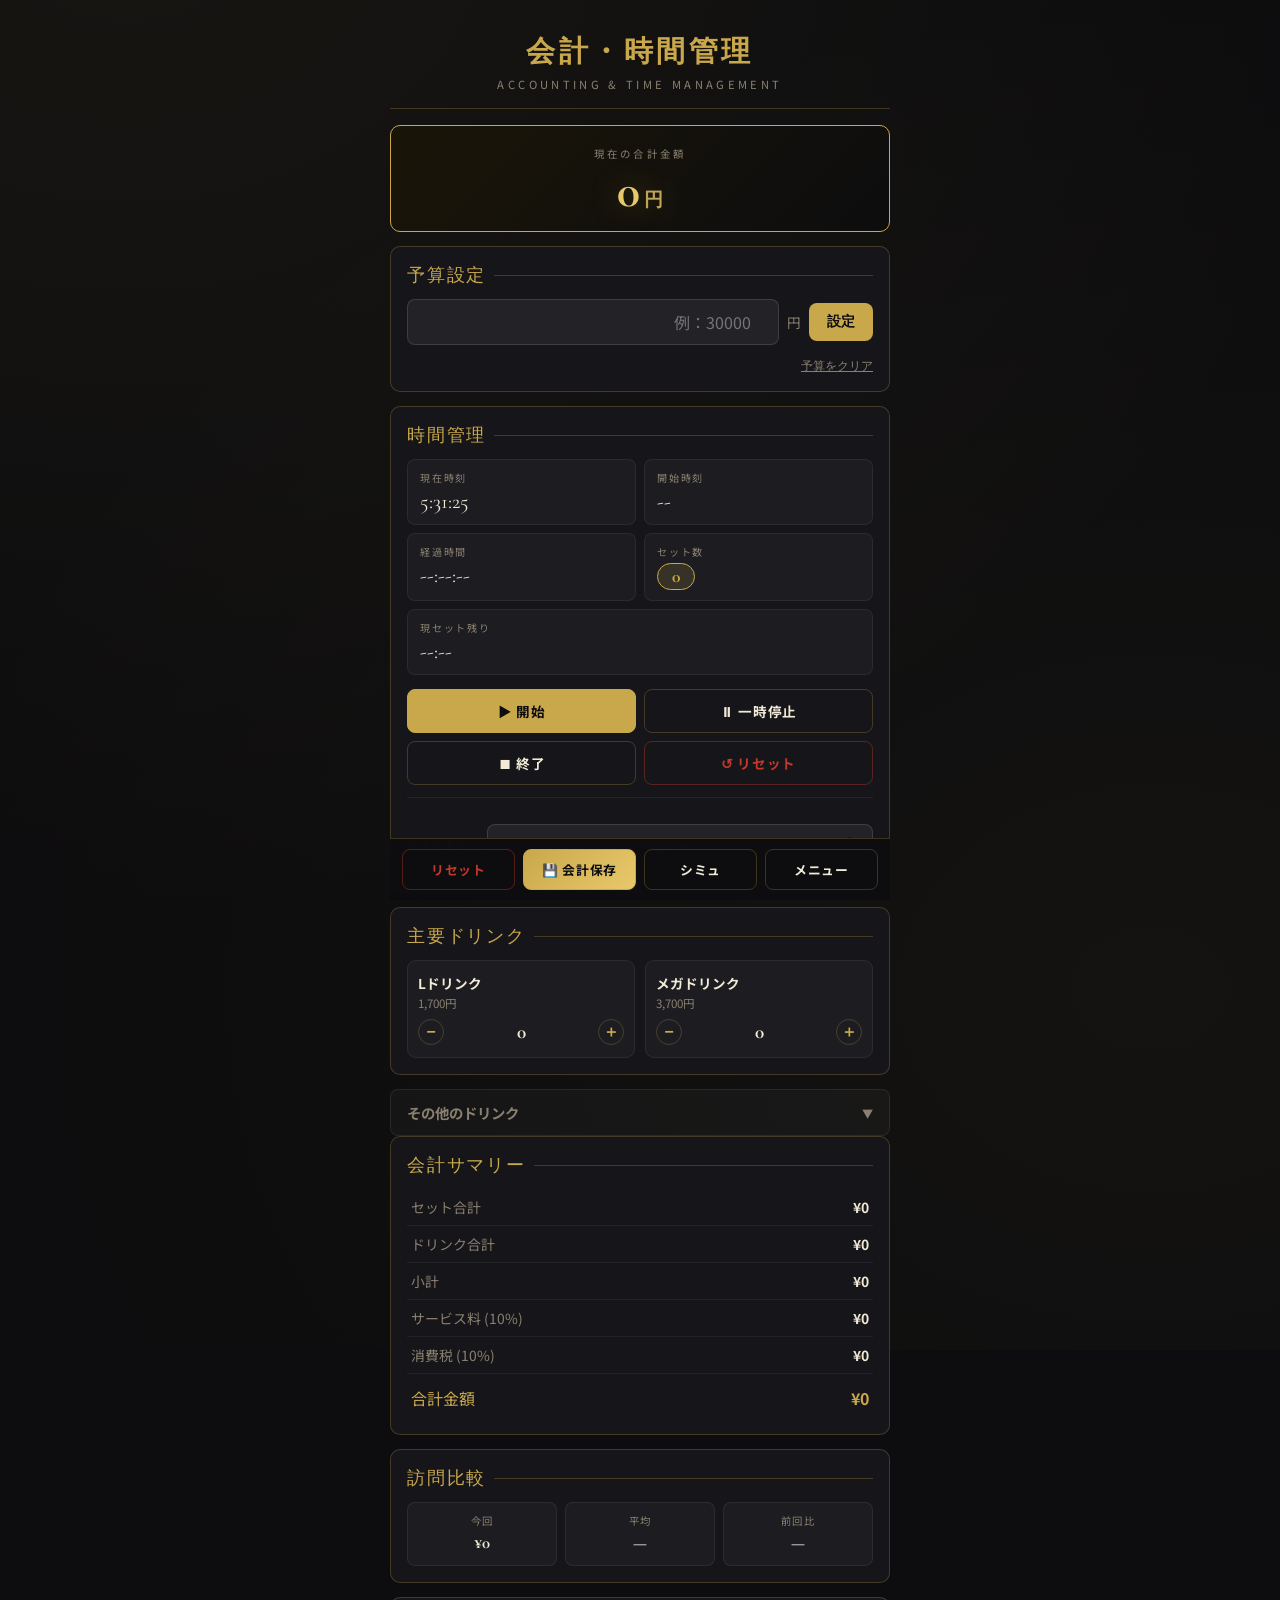
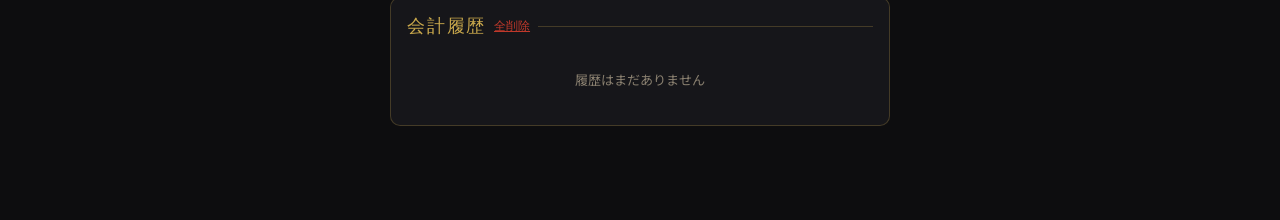
==== commit cc6bc935: "Update index and simulation pages" ====
--- a/index.html
+++ b/index.html
@@ -3,1107 +3,875 @@
 <head>
   <meta charset="UTF-8">
   <meta name="viewport" content="width=device-width, initial-scale=1.0, maximum-scale=1.0, user-scalable=no">
-  <title>マイ会計・時間管理</title>
+  <title>会計・時間管理</title>
   <meta name="apple-mobile-web-app-capable" content="yes">
-  <meta name="apple-mobile-web-app-status-bar-style" content="black">
+  <meta name="apple-mobile-web-app-status-bar-style" content="black-translucent">
   <meta name="mobile-web-app-capable" content="yes">
   <link rel="manifest" href="manifest.json">
   <link rel="apple-touch-icon" href="icons/icon-192x192.png">
+  <link href="https://fonts.googleapis.com/css2?family=Cormorant+Garamond:wght@400;600;700&family=Noto+Sans+JP:wght@300;400;700&display=swap" rel="stylesheet">
 
   <style>
+    :root {
+      --gold: #c9a84c;
+      --gold-light: #e8c96a;
+      --gold-dim: rgba(201,168,76,0.15);
+      --dark: #0d0d0f;
+      --dark-card: #16161a;
+      --dark-border: rgba(201,168,76,0.25);
+      --text-main: #f0ead6;
+      --text-muted: #8a8070;
+      --accent-red: #c0392b;
+      --accent-green: #27ae60;
+      --accent-orange: #e67e22;
+      --font-display: 'Cormorant Garamond', serif;
+      --font-body: 'Noto Sans JP', sans-serif;
+    }
+    * { box-sizing: border-box; margin: 0; padding: 0; }
     body {
-      font-family: 'Helvetica Neue', sans-serif;
-      margin: 0;
-      padding: 15px;
-      background-color: #f9f9f9;
-      color: #333;
-      padding-bottom: 70px; /* 下部ボタンのためのスペース */
+      font-family: var(--font-body);
+      background-color: var(--dark);
+      color: var(--text-main);
+      min-height: 100vh;
+      padding: 12px 12px 80px;
+      overflow-x: hidden;
       position: relative;
-      line-height: 1.5;
-
-      /* === 背景画像の設定 === */
-      background-image: url('https://pbs.twimg.com/profile_images/1244998649316143105/UC0d5YrU_400x400.jpg');
-      background-size: cover;
-      background-position: center center;
-      background-repeat: no-repeat;
-      background-attachment: fixed;
-    }
-    h2, h3, h4 {
-      text-align: center;
-      margin-top: 20px;
-      margin-bottom: 15px;
-      color: #0056b3;
-    }
-    .container {
-      max-width: 500px;
-      margin: auto;
-      background: rgba(255, 255, 255, 0.9); /* 白の半透明背景でコンテンツを読みやすく */
-      border-radius: 12px;
-      box-shadow: 0 4px 12px rgba(0,0,0,0.2);
-      padding: 15px;
-    }
-
-    /* 各セクションの余白調整 */
-    .time-tracker, .summary-table {
-      margin-bottom: 25px;
-    }
-
-    /* === 時間管理セクション === */
-    .time-tracker div {
-      display: flex;
-      justify-content: space-between;
-      align-items: center;
-      padding: 8px 0;
-      border-bottom: 1px solid #eee;
-    }
-    .time-tracker div:last-child {
-      border-bottom: none;
-    }
-    .time-tracker label {
-      font-weight: bold;
-      color: #555;
-    }
-    .time-tracker span, .time-tracker button {
-      font-size: 1.1rem;
-      color: #333;
-    }
-    .time-buttons {
-      display: flex;
-      flex-wrap: wrap; /* ボタンが多ければ折り返す */
-      justify-content: center; /* 中央寄せ */
-      gap: 10px; /* ボタン間のスペース */
-      margin-top: 20px;
-    }
-    .time-buttons button {
-      flex: 1 1 calc(50% - 5px); /* 2列表示で均等に、flex-growとflex-shrinkを有効に */
-      /* max-width: 150px; /* これを削除 */
-      padding: 10px 10px; /* ボタンのパディング */
-      font-size: 0.95rem; /* フォントサイズ */
-      background-color: #007bff;
-      color: white;
-      border: none;
-      border-radius: 5px;
-      cursor: pointer;
-      transition: background-color 0.2s ease;
-      white-space: nowrap;
-    }
-    .time-buttons button:hover { background-color: #0056b3; }
-    .time-buttons button:active { background-color: #004085; }
-
-    /* === ドリンクリストコンテナ (主要ドリンク用) === */
-    #drinkListContainer {
-      display: grid; /* CSS Grid を使用 */
-      gap: 12px; /* カード間のスペース */
-      margin-bottom: 25px;
-      grid-template-columns: repeat(auto-fit, minmax(150px, 1fr)); /* 2列表示 (スマホでは1列に自動調整) */
-    }
-
-    /* === ドリンクカードのスタイル (主要ドリンク用) === */
-    .drink-card {
-      background-color: rgba(240, 248, 255, 0.95); /* カードの背景色を半透明に */
-      border: 1px solid #e0e0e0;
-      border-radius: 8px;
-      padding: 12px 10px;
-      box-shadow: 0 2px 4px rgba(0,0,0,0.05);
-      display: grid; /* カード内部のレイアウトもグリッド */
-      grid-template-columns: 1fr auto; /* 項目名・価格が左、数量・合計が右 */
-      grid-template-rows: auto auto; /* 項目名・数量が上、価格・合計が下 */
-      align-items: center;
-      gap: 5px 10px; /* 行間と列間のギャップを調整 */
-    }
-    .drink-item-name {
-      font-weight: bold;
-      font-size: 1rem; /* 少し小さく */
-      color: #0056b3;
-      grid-column: 1 / 2;
-      grid-row: 1 / 2;
-      text-align: left;
-      white-space: nowrap; /* 折り返しなし */
-      overflow: hidden;
-      text-overflow: ellipsis; /* 省略記号 */
-      min-width: 0;
-    }
-    .drink-item-price {
-      font-size: 0.85rem; /* 少し小さく */
-      color: #555;
-      grid-column: 1 / 2;
-      grid-row: 2 / 3;
-      text-align: left;
-    }
-    .drink-quantity-control {
-      grid-column: 2 / 3;
-      grid-row: 1 / 2;
-      display: flex;
-      justify-content: flex-end;
-      align-items: center;
-      gap: 2px;
-      white-space: nowrap;
-      flex-shrink: 0;
-    }
-    .drink-quantity-control button {
-      background-color: #007bff;
-      color: white;
-      border: none;
-      border-radius: 50%;
-      width: 28px;
-      height: 28px;
-      display: flex;
-      justify-content: center;
-      align-items: center;
-      font-size: 1.2rem;
-      font-weight: bold;
-      cursor: pointer;
-      box-shadow: 0 1px 2px rgba(0,0,0,0.1);
-      transition: background-color 0.2s;
-      flex-shrink: 0;
-    }
-    .drink-quantity-control button:hover { background-color: #0056b3; }
-    .drink-quantity-control button:active { background-color: #004085; }
-    .drink-current-quantity {
-      font-size: 1rem;
-      font-weight: bold;
-      color: #333;
-      min-width: 25px;
-      text-align: center;
-      flex-shrink: 0;
-    }
-    .drink-item-total {
-      font-size: 1.1rem;
-      font-weight: bold;
-      color: #d9534f;
-      grid-column: 2 / 3;
-      grid-row: 2 / 3;
-      text-align: right;
-    }
-
-    /* === アコーディオン部分 === */
-    .accordion-header {
-      background-color: rgba(224, 224, 224, 0.9); /* ヘッダーの背景色を半透明に */
-      color: #333;
-      padding: 10px 15px;
-      margin-top: 20px;
-      border-radius: 8px;
-      cursor: pointer;
-      display: flex;
-      justify-content: space-between;
-      align-items: center;
-      font-weight: bold;
-      transition: background-color 0.2s;
-    }
-    .accordion-header:hover { background-color: #d0d0d0; }
-    .accordion-header::after {
-      content: '▼';
-      font-size: 0.8em;
-      transition: transform 0.2s;
-    }
-    .accordion-header.active::after {
-      content: '▲';
-      transform: rotate(0deg);
-    }
-    .accordion-content {
-      background-color: rgba(255, 255, 255, 0.95); /* コンテンツの背景色を半透明に */
-      border: 1px solid #e0e0e0;
-      border-top: none;
-      border-radius: 0 0 8px 8px;
-      padding: 10px;
-      display: none;
-      overflow: hidden;
-    }
-    .accordion-content.open {
-      display: block; /* ブロック要素で表示 */
-      padding-top: 5px; /* 上部パディングを調整 */
-    }
-
-    /* === アコーディオン内のリスト形式 === */
-    .accordion-item {
-      display: flex; /* Flexboxで横並び */
-      align-items: center;
-      justify-content: space-between; /* 両端寄せ */
-      padding: 8px 5px; /* 上下パディング */
-      border-bottom: 1px solid #eee; /* アイテム間の区切り線 */
-    }
-    .accordion-item:last-child {
-      border-bottom: none; /* 最後の子には線なし */
-    }
-    .accordion-item-info {
-      display: flex;
-      flex-direction: column; /* 項目名と価格を縦に */
-      text-align: left;
-      flex-grow: 1; /* スペースを占有 */
-      padding-right: 10px; /* 右側に少し余白 */
-    }
-    .accordion-item-name {
-      font-weight: bold;
-      font-size: 0.95rem;
-      color: #333;
-      white-space: nowrap;
-      overflow: hidden;
-      text-overflow: ellipsis;
-    }
-    .accordion-item-price {
-      font-size: 0.8rem;
-      color: #666;
-    }
-    /* === アコーディオン内の数量コントロール（スピンボタン） === */
-    .accordion-item-control {
-      display: flex;
-      align-items: center;
-      gap: 3px; /* ボタンと数字の間隔を調整 */
-      flex-shrink: 0; /* 縮まない */
-    }
-    .accordion-item-control .plus-button,
-    .accordion-item-control .minus-button {
-        background-color: #007bff; /* 青色 */
-        color: white;
-        border: none;
-        border-radius: 4px; /* 四角いボタン */
-        width: 28px; /* ボタンのサイズ */
-        height: 28px;
-        display: flex;
-        justify-content: center;
-        align-items: center;
-        font-size: 1.1rem; /* +/- のサイズ */
-        font-weight: bold;
-        cursor: pointer;
-        box-shadow: 0 1px 2px rgba(0,0,0,0.1);
-        transition: background-color 0.2s;
-        flex-shrink: 0;
-    }
-    .accordion-item-control .plus-button:hover,
-    .accordion-item-control .minus-button:hover { background-color: #0056b3; }
-    .accordion-item-quantity {
-      font-size: 1rem;
-      font-weight: bold;
-      min-width: 25px; /* 数字表示の最小幅 */
-      text-align: center;
-      flex-shrink: 0;
-    }
-    .accordion-item-total {
-      font-size: 1rem;
-      font-weight: bold;
-      color: #d9534f;
-      min-width: 50px; /* 合計金額の最小幅 */
-      text-align: right;
-      margin-left: 10px; /* 数量と合計の間隔 */
-    }
-
-    /* === カスタムドリンク入力フィールドのスタイル === */
-    .custom-drink-item .custom-drink-name-input {
-        width: 100%; /* 親要素の幅いっぱいに */
-        padding: 5px;
-        border: 1px solid #ccc;
-        border-radius: 4px;
-        box-sizing: border-box; /* パディングとボーダーを幅に含める */
-        margin-bottom: 5px; /* 下に少し余白 */
-    }
-    .custom-drink-item .custom-drink-price-input {
-        width: 80px; /* 金額入力の幅を固定 */
-        padding: 5px;
-        border: 1px solid #ccc;
-        border-radius: 4px;
-        text-align: right;
-        box-sizing: border-box;
-    }
-    .custom-drink-item .accordion-item-info {
-        flex-direction: column; /* 名前と金額を縦に並べる */
-        align-items: flex-start; /* 左寄せ */
-    }
-
-
-    /* === 会計サマリーテーブル === */
-    .summary-table {
-        width: 100%; /* テーブルの幅を親要素に合わせる */
-        border-collapse: collapse;
-        margin-bottom: 15px;
-    }
-    .summary-table td:nth-child(1) {
-      text-align: left; /* 1列目は左揃え */
-      font-weight: bold;
-      color: #555;
-      padding: 8px; /* パディングを追加 */
-      border: 1px solid #ddd; /* ボーダーを追加 */
-    }
-    .summary-table td:nth-child(2) {
-      text-align: right; /* 2列目は右揃え */
-      font-weight: bold;
-      color: #333;
-      padding: 8px; /* パディングを追加 */
-      border: 1px solid #ddd; /* ボーダーを追加 */
-    }
-    /* テーブルのヘッダーがないため、tdに直接ボーダーとパディングを設定 */
-
-
-    /* 現在の総計を強調 */
-    #current_grand_total {
-      text-align: center;
-      font-size: 2.2rem; /* 大きく強調 */
-      color: #d32f2f; /* 赤色系で目立たせる */
-      padding: 15px 0;
-      background-color: #ffe0b2; /* 背景色を追加 */
-      border-radius: 8px;
-      margin-top: 20px;
-      margin-bottom: 20px;
-      box-shadow: 0 2px 8px rgba(0,0,0,0.08);
-    }
-
-    /* 残り時間アラート */
-    #remaining.alert {
-      color: red;
-      font-weight: bold;
-    }
-
-    /* PWA更新通知バー */
-    #updateNotification {
-      display: none;
-      text-align: center;
-      padding: 10px;
-      background-color: #ffeb3b;
-      color: #333;
-      margin-top: 20px;
-      border-radius: 8px;
-      font-weight: bold;
-    }
-    #updateNotification button {
-      background-color: #007bff;
-      color: white;
-      border: none;
-      padding: 8px 15px;
-      border-radius: 5px;
-      margin-left: 10px;
-      cursor: pointer;
-    }
-
-    /* === 下部固定ボタンのスタイル === */
-    .fixed-bottom-bar {
-      display: flex;
-      justify-content: space-around;
-      align-items: center;
+    }
+    body::before {
+      content: '';
       position: fixed;
-      bottom: 0;
-      left: 0;
-      width: 100%;
-      background-color: rgba(0, 86, 179, 0.95); /* 不透明度を高くして見やすく */
-      padding: 10px 8px;
-      box-shadow: 0 -2px 8px rgba(0,0,0,0.15);
-      z-index: 1000;
-      gap: 5px;
-      max-width: 500px; /* 中央揃えのために設定 */
-      left: 50%;
-      transform: translateX(-50%);
-    }
-    .fixed-bottom-bar button {
-      background-color: #007bff;
-      color: white;
-      border: none;
-      border-radius: 8px;
-      padding: 10px 8px;
-      font-size: 0.85rem;
-      cursor: pointer;
-      transition: background-color 0.2s ease;
-      flex-grow: 1;
-      flex-basis: 0;
-      white-space: nowrap;
-    }
-    .fixed-bottom-bar button:hover { background-color: #0056b3; }
-    .fixed-bottom-bar button:active { background-color: #004085; }
-
-    /* === レスポンシブデザイン === */
-    /* 画面幅が400px以下の場合、1列表示に自動調整 */
-    @media (max-width: 399px) {
-        #drinkListContainer {
-            grid-template-columns: 1fr; /* 1列 */
-        }
-        .drink-card {
-            padding: 10px; /* パディングをさらに小さく */
-            gap: 5px 8px;
-        }
-        .drink-item-name { font-size: 0.95rem; }
-        .drink-item-price { font-size: 0.8rem; }
-        .drink-current-quantity { font-size: 0.95rem; min-width: 20px;}
-        .drink-quantity-control button {
-            width: 24px;
-            height: 24px;
-            font-size: 1.1rem;
-        }
-        .drink-item-total { font-size: 1.05rem; }
-
-        /* アコーディオン内のリストも調整 */
-        .accordion-item-info { flex-grow: 1; }
-        .accordion-item-control { gap: 3px; }
-        .accordion-item-control .plus-button,
-        .accordion-item-control .minus-button { width: 24px; height: 24px; font-size: 1rem; }
-        .accordion-item-quantity { font-size: 0.9rem; min-width: 20px; }
-        .accordion-item-total { font-size: 0.95rem; min-width: 45px; }
-    }
-
-    /* レスポンシブ対応 (デスクトップなど広い画面用) */
-    @media (min-width: 600px) {
-      .container {
-        padding: 25px;
-      }
-      .fixed-bottom-bar {
-        width: 500px; /* .container と同じ幅 */
-      }
+      top: -50%; left: -50%;
+      width: 200%; height: 200%;
+      background: radial-gradient(ellipse at 30% 20%, rgba(201,168,76,0.06) 0%, transparent 50%),
+                  radial-gradient(ellipse at 70% 80%, rgba(201,168,76,0.04) 0%, transparent 50%);
+      pointer-events: none;
+      z-index: 0;
+    }
+    .container { max-width: 500px; margin: auto; position: relative; z-index: 1; }
+
+    /* ヘッダー */
+    header { text-align: center; padding: 20px 0 16px; border-bottom: 1px solid var(--dark-border); margin-bottom: 16px; }
+    header h1 { font-family: var(--font-display); font-size: 1.8rem; font-weight: 600; color: var(--gold); letter-spacing: 0.12em; }
+    header .subtitle { font-size: 0.7rem; color: var(--text-muted); letter-spacing: 0.3em; text-transform: uppercase; margin-top: 4px; }
+
+    /* カード */
+    .card { background: var(--dark-card); border: 1px solid var(--dark-border); border-radius: 10px; padding: 16px; margin-bottom: 14px; }
+    .card-title {
+      font-family: var(--font-display); font-size: 1.1rem; color: var(--gold);
+      letter-spacing: 0.1em; margin-bottom: 12px;
+      display: flex; align-items: center; gap: 8px;
+    }
+    .card-title::after { content: ''; flex: 1; height: 1px; background: var(--dark-border); }
+
+    /* 合計金額 */
+    #current-total-card {
+      background: linear-gradient(135deg, #1a1508 0%, #0d0d0f 100%);
+      border-color: var(--gold); text-align: center; padding: 20px 16px 16px;
+    }
+    #current-total-label { font-size: 0.65rem; letter-spacing: 0.3em; color: var(--text-muted); text-transform: uppercase; margin-bottom: 6px; }
+    #current_grand_total { font-family: var(--font-display); font-size: 3rem; font-weight: 700; color: var(--gold-light); line-height: 1; text-shadow: 0 0 30px rgba(201,168,76,0.4); }
+    #current_grand_total span { font-size: 1.2rem; margin-left: 4px; opacity: 0.8; }
+
+    /* 予算バー */
+    #budget-bar-wrap { margin-top: 14px; display: none; }
+    #budget-bar-wrap.visible { display: block; }
+    .budget-label-row { display: flex; justify-content: space-between; font-size: 0.72rem; color: var(--text-muted); margin-bottom: 6px; }
+    .budget-bar-bg { background: rgba(255,255,255,0.08); border-radius: 99px; height: 8px; overflow: hidden; }
+    #budget-bar { height: 100%; border-radius: 99px; background: var(--accent-green); transition: width 0.4s, background 0.4s; width: 0%; }
+    #budget-bar.warn { background: var(--accent-orange); }
+    #budget-bar.danger { background: var(--accent-red); }
+    #budget-alert { margin-top: 8px; font-size: 0.78rem; font-weight: 700; text-align: center; color: var(--accent-red); display: none; }
+    #budget-alert.show { display: block; animation: pulse 1s infinite; }
+
+    /* あと何杯 */
+    #drink-calc-section { margin-top: 14px; padding-top: 14px; border-top: 1px solid rgba(255,255,255,0.06); display: none; }
+    #drink-calc-section.visible { display: block; }
+    .drink-calc-title { font-size: 0.63rem; letter-spacing: 0.2em; text-transform: uppercase; color: var(--text-muted); margin-bottom: 10px; }
+    .drink-calc-grid { display: grid; grid-template-columns: repeat(2, 1fr); gap: 8px; }
+    .drink-calc-item { background: rgba(255,255,255,0.03); border: 1px solid rgba(255,255,255,0.07); border-radius: 8px; padding: 10px; text-align: center; }
+    .drink-calc-item .dc-name { font-size: 0.72rem; color: var(--text-muted); margin-bottom: 4px; }
+    .drink-calc-item .dc-count { font-family: var(--font-display); font-size: 1.5rem; font-weight: 700; color: var(--gold); line-height: 1; }
+    .drink-calc-item .dc-count.ng { color: var(--accent-red); font-size: 1.1rem; }
+    .drink-calc-item .dc-unit { font-size: 0.68rem; color: var(--text-muted); margin-top: 2px; }
+
+    /* 予算設定 */
+    .budget-input-row { display: flex; align-items: center; gap: 8px; }
+    .budget-input-row input {
+      flex: 1; background: rgba(255,255,255,0.06); border: 1px solid rgba(255,255,255,0.12);
+      border-radius: 8px; padding: 10px 12px; color: var(--text-main);
+      font-family: var(--font-body); font-size: 1rem; outline: none; text-align: right;
+    }
+    .budget-input-row input:focus { border-color: var(--gold); }
+    .budget-input-row .unit { color: var(--text-muted); font-size: 0.85rem; white-space: nowrap; }
+    .budget-set-btn { background: var(--gold); color: var(--dark); border: none; border-radius: 8px; padding: 10px 18px; font-weight: 700; font-size: 0.85rem; cursor: pointer; white-space: nowrap; transition: background 0.2s; }
+    .budget-set-btn:hover { background: var(--gold-light); }
+    .budget-clear-btn { background: none; border: none; color: var(--text-muted); font-size: 0.75rem; cursor: pointer; text-decoration: underline; margin-top: 6px; }
+
+    /* 時間管理 */
+    .time-grid { display: grid; grid-template-columns: 1fr 1fr; gap: 8px; margin-bottom: 14px; }
+    .time-item { background: rgba(255,255,255,0.03); border: 1px solid rgba(255,255,255,0.06); border-radius: 8px; padding: 10px 12px; }
+    .time-item.wide { grid-column: 1 / -1; }
+    .time-item label { font-size: 0.63rem; color: var(--text-muted); letter-spacing: 0.18em; text-transform: uppercase; display: block; margin-bottom: 4px; }
+    .time-item .value { font-family: var(--font-display); font-size: 1.3rem; color: var(--text-main); }
+    .time-item .value.alert { color: var(--accent-red); animation: pulse 1s infinite; }
+    @keyframes pulse { 0%,100%{opacity:1} 50%{opacity:0.55} }
+    .set-badge { display: inline-block; background: var(--gold-dim); border: 1px solid var(--gold); color: var(--gold); border-radius: 20px; padding: 2px 14px; font-size: 1.1rem; font-weight: 700; font-family: var(--font-display); }
+
+    /* 退店逆算 */
+    #checkout-section { margin-top: 12px; padding-top: 12px; border-top: 1px solid rgba(255,255,255,0.06); }
+    .checkout-input-row { display: flex; align-items: center; gap: 8px; margin-bottom: 10px; }
+    .checkout-input-row label { font-size: 0.72rem; color: var(--text-muted); white-space: nowrap; }
+    .checkout-time-input { flex: 1; background: rgba(255,255,255,0.06); border: 1px solid rgba(255,255,255,0.12); border-radius: 8px; padding: 8px 10px; color: var(--text-main); font-family: var(--font-display); font-size: 1.1rem; outline: none; text-align: center; }
+    .checkout-time-input:focus { border-color: var(--gold); }
+    #checkout-result { background: rgba(255,255,255,0.03); border: 1px solid rgba(255,255,255,0.07); border-radius: 8px; padding: 12px; display: none; }
+    #checkout-result.visible { display: block; }
+    .checkout-row { display: flex; justify-content: space-between; align-items: center; padding: 5px 0; border-bottom: 1px solid rgba(255,255,255,0.05); font-size: 0.83rem; }
+    .checkout-row:last-child { border-bottom: none; }
+    .checkout-row .cr-label { color: var(--text-muted); }
+    .checkout-row .cr-val { font-weight: 700; font-family: var(--font-display); font-size: 1rem; }
+    .checkout-row .cr-val.warn { color: var(--accent-orange); }
+    .checkout-row .cr-val.safe { color: var(--accent-green); }
+    .checkout-row .cr-val.danger { color: var(--accent-red); }
+
+    /* ボタン */
+    .time-buttons { display: grid; grid-template-columns: 1fr 1fr; gap: 8px; }
+    .btn { padding: 11px 8px; border: 1px solid var(--dark-border); border-radius: 8px; font-family: var(--font-body); font-size: 0.85rem; font-weight: 700; cursor: pointer; transition: all 0.2s; letter-spacing: 0.04em; }
+    .btn-primary { background: var(--gold); color: var(--dark); border-color: var(--gold); }
+    .btn-primary:hover { background: var(--gold-light); }
+    .btn-ghost { background: transparent; color: var(--text-main); }
+    .btn-ghost:hover { background: rgba(255,255,255,0.05); border-color: rgba(255,255,255,0.2); }
+    .btn-danger { background: transparent; color: var(--accent-red); border-color: rgba(192,57,43,0.4); }
+    .btn-danger:hover { background: rgba(192,57,43,0.1); }
+
+    /* ドリンクカード */
+    #drinkListContainer { display: grid; grid-template-columns: repeat(2, 1fr); gap: 10px; }
+    .drink-card { background: rgba(255,255,255,0.03); border: 1px solid rgba(255,255,255,0.07); border-radius: 9px; padding: 12px 10px; transition: border-color 0.2s; }
+    .drink-card.has-items { border-color: var(--gold); background: var(--gold-dim); }
+    .drink-item-name { font-size: 0.85rem; font-weight: 700; white-space: nowrap; overflow: hidden; text-overflow: ellipsis; margin-bottom: 2px; }
+    .drink-item-price { font-size: 0.72rem; color: var(--text-muted); margin-bottom: 8px; }
+    .drink-qty-row { display: flex; align-items: center; justify-content: space-between; }
+    .qty-btn { width: 28px; height: 28px; border-radius: 50%; border: 1px solid var(--dark-border); background: transparent; color: var(--gold); font-size: 1.1rem; font-weight: 700; cursor: pointer; display: flex; align-items: center; justify-content: center; transition: all 0.15s; flex-shrink: 0; }
+    .qty-btn:hover { background: var(--gold-dim); border-color: var(--gold); }
+    .drink-current-quantity { font-family: var(--font-display); font-size: 1.2rem; font-weight: 700; min-width: 28px; text-align: center; }
+    .drink-item-total { font-size: 0.82rem; color: var(--gold); font-weight: 700; text-align: right; }
+
+    /* アコーディオン */
+    .accordion-header { background: rgba(255,255,255,0.03); border: 1px solid rgba(255,255,255,0.08); border-radius: 8px; padding: 12px 16px; cursor: pointer; display: flex; justify-content: space-between; align-items: center; font-size: 0.9rem; font-weight: 700; color: var(--text-muted); transition: all 0.2s; margin-bottom: 0; }
+    .accordion-header:hover { color: var(--text-main); border-color: var(--dark-border); }
+    .accordion-header .arrow { transition: transform 0.2s; font-size: 0.7rem; }
+    .accordion-header.active { border-radius: 8px 8px 0 0; color: var(--gold); border-color: var(--dark-border); }
+    .accordion-header.active .arrow { transform: rotate(180deg); }
+    .accordion-content { display: none; background: var(--dark-card); border: 1px solid var(--dark-border); border-top: none; border-radius: 0 0 8px 8px; padding: 12px; margin-bottom: 14px; }
+    .accordion-content.open { display: block; }
+    .accordion-item { display: flex; align-items: center; padding: 9px 4px; border-bottom: 1px solid rgba(255,255,255,0.05); gap: 8px; }
+    .accordion-item:last-child { border-bottom: none; }
+    .accordion-item-info { flex: 1; min-width: 0; }
+    .accordion-item-name { font-size: 0.87rem; font-weight: 700; white-space: nowrap; overflow: hidden; text-overflow: ellipsis; }
+    .accordion-item-price { font-size: 0.72rem; color: var(--text-muted); }
+    .accordion-item-control { display: flex; align-items: center; gap: 6px; flex-shrink: 0; }
+    .accordion-item-quantity { font-family: var(--font-display); font-size: 1.1rem; font-weight: 700; min-width: 22px; text-align: center; }
+    .accordion-item-total { font-size: 0.82rem; font-weight: 700; color: var(--gold); min-width: 52px; text-align: right; flex-shrink: 0; }
+    .plus-button, .minus-button { width: 26px; height: 26px; border-radius: 50%; border: 1px solid var(--dark-border); background: transparent; color: var(--gold); font-size: 1rem; font-weight: 700; cursor: pointer; display: flex; align-items: center; justify-content: center; transition: all 0.15s; }
+    .plus-button:hover, .minus-button:hover { background: var(--gold-dim); border-color: var(--gold); }
+    .custom-drink-item .accordion-item-info { flex-direction: column; }
+    .custom-drink-name-input, .custom-drink-price-input { background: rgba(255,255,255,0.06); border: 1px solid rgba(255,255,255,0.12); border-radius: 5px; padding: 5px 8px; color: var(--text-main); font-family: var(--font-body); font-size: 0.82rem; outline: none; width: 100%; margin-bottom: 4px; }
+    .custom-drink-price-input { width: 80px; text-align: right; margin-bottom: 0; }
+    .custom-drink-name-input:focus, .custom-drink-price-input:focus { border-color: var(--gold); }
+    .custom-input-row { display: flex; align-items: center; gap: 4px; }
+    .custom-input-row span { font-size: 0.75rem; color: var(--text-muted); }
+    .add-custom-btn { width: 100%; padding: 10px; margin-top: 10px; background: transparent; border: 1px dashed rgba(201,168,76,0.4); border-radius: 7px; color: var(--gold); font-size: 0.85rem; font-weight: 700; cursor: pointer; transition: all 0.2s; }
+    .add-custom-btn:hover { background: var(--gold-dim); border-style: solid; }
+
+    /* 会計サマリー */
+    .summary-table { width: 100%; border-collapse: collapse; }
+    .summary-table tr { border-bottom: 1px solid rgba(255,255,255,0.05); }
+    .summary-table tr:last-child { border-bottom: none; }
+    .summary-table td { padding: 8px 4px; font-size: 0.87rem; }
+    .summary-table td:first-child { color: var(--text-muted); }
+    .summary-table td:last-child { text-align: right; font-weight: 700; }
+    .summary-table .total-row td { padding-top: 12px; font-size: 1rem; color: var(--gold); }
+
+    /* 訪問比較 */
+    .compare-grid { display: grid; grid-template-columns: 1fr 1fr 1fr; gap: 8px; }
+    .compare-item { background: rgba(255,255,255,0.03); border: 1px solid rgba(255,255,255,0.07); border-radius: 8px; padding: 10px 8px; text-align: center; }
+    .compare-item .ci-label { font-size: 0.65rem; color: var(--text-muted); margin-bottom: 4px; letter-spacing: 0.1em; }
+    .compare-item .ci-val { font-family: var(--font-display); font-size: 1.05rem; font-weight: 700; }
+    .compare-item .ci-val.up { color: var(--accent-red); }
+    .compare-item .ci-val.down { color: var(--accent-green); }
+    .compare-item .ci-sub { font-size: 0.65rem; color: var(--text-muted); margin-top: 2px; }
+
+    /* 履歴 */
+    #history-list { max-height: 280px; overflow-y: auto; }
+    #history-list::-webkit-scrollbar { width: 4px; }
+    #history-list::-webkit-scrollbar-thumb { background: var(--dark-border); border-radius: 2px; }
+    .history-item { background: rgba(255,255,255,0.03); border: 1px solid rgba(255,255,255,0.07); border-radius: 8px; padding: 12px; margin-bottom: 8px; transition: border-color 0.2s; }
+    .history-item:hover { border-color: var(--dark-border); }
+    .history-item-header { display: flex; justify-content: space-between; align-items: center; margin-bottom: 4px; }
+    .history-item-date { font-size: 0.72rem; color: var(--text-muted); }
+    .history-item-total { font-family: var(--font-display); font-size: 1.1rem; font-weight: 700; color: var(--gold); }
+    .history-item-detail { font-size: 0.72rem; color: var(--text-muted); }
+    .history-empty { text-align: center; color: var(--text-muted); font-size: 0.82rem; padding: 20px; }
+    .history-clear-btn { font-size: 0.75rem; color: var(--accent-red); background: none; border: none; cursor: pointer; text-decoration: underline; }
+
+    /* 下部バー */
+    .fixed-bottom-bar { position: fixed; bottom: 0; left: 50%; transform: translateX(-50%); width: 100%; max-width: 500px; background: rgba(13,13,15,0.95); backdrop-filter: blur(12px); border-top: 1px solid var(--dark-border); padding: 10px 12px; display: flex; gap: 8px; z-index: 1000; }
+    .fixed-bottom-bar .btn { flex: 1; font-size: 0.8rem; padding: 10px 4px; }
+    .btn-save { background: linear-gradient(135deg, var(--gold) 0%, var(--gold-light) 100%); color: var(--dark); border-color: var(--gold); font-weight: 700; }
+    .btn-save:hover { opacity: 0.9; }
+
+    /* PWA更新 */
+    #updateNotification { display: none; background: rgba(201,168,76,0.15); border: 1px solid var(--gold); border-radius: 8px; padding: 10px 14px; text-align: center; font-size: 0.82rem; color: var(--gold); margin-bottom: 14px; }
+    #updateButton { background: var(--gold); color: var(--dark); border: none; padding: 5px 12px; border-radius: 5px; margin-left: 8px; cursor: pointer; font-size: 0.8rem; font-weight: 700; }
+
+    @media (max-width: 380px) {
+      #drinkListContainer { grid-template-columns: 1fr; }
+      .compare-grid { grid-template-columns: 1fr 1fr; }
     }
   </style>
 </head>
 <body>
-  <div class="container">
-    <header>
-      <h2>マイ会計・時間管理</h2>
-    </header>
-
-    <div id="updateNotification">
-      新しいバージョンがあります！ <button id="updateButton">今すぐ更新</button>
+<div class="container">
+
+  <header>
+    <h1>会計・時間管理</h1>
+    <div class="subtitle">Accounting &amp; Time Management</div>
+  </header>
+
+  <div id="updateNotification">
+    新バージョンがあります <button id="updateButton">今すぐ更新</button>
+  </div>
+
+  <!-- 現在合計 + 予算バー + あと何杯 -->
+  <div class="card" id="current-total-card">
+    <div id="current-total-label">現在の合計金額</div>
+    <div id="current_grand_total">0<span>円</span></div>
+    <div id="budget-bar-wrap">
+      <div class="budget-label-row">
+        <span>予算 <span id="budget-label-amount"></span></span>
+        <span id="budget-remaining-text"></span>
+      </div>
+      <div class="budget-bar-bg"><div id="budget-bar"></div></div>
+      <div id="budget-alert">⚠️ 予算を超過しています！</div>
     </div>
-
-    <main>
-      <section id="currentTotalSection">
-        <h3>現在の合計金額</h3>
-        <p id="current_grand_total"><strong>0円</strong></p>
-      </section>
-
-      <section id="timeManagement">
-        <h3>時間管理</h3>
-        <div class="time-tracker">
-          <div>
-            <label>現在時刻:</label>
-            <span id="now"></span>
-          </div>
-          <div>
-            <label>開始時刻:</label>
-            <span id="start"></span>
-          </div>
-          <div>
-            <label>経過時間:</label>
-            <span id="elapsed_time"></span>
-          </div>
-          <div>
-            <label>現在のセット数:</label>
-            <span id="total_sets">0</span>
-          </div>
-          <div>
-            <label>現セット残り時間:</label>
-            <span id="remaining"></span>
-          </div>
+    <div id="drink-calc-section">
+      <div class="drink-calc-title">残予算でオーダー可能数</div>
+      <div class="drink-calc-grid" id="drink-calc-grid"></div>
+    </div>
+  </div>
+
+  <!-- 予算設定 -->
+  <div class="card">
+    <div class="card-title">予算設定</div>
+    <div class="budget-input-row">
+      <input type="number" id="budget-input" placeholder="例：30000" min="0" step="1000">
+      <span class="unit">円</span>
+      <button class="budget-set-btn" id="budget-set-btn">設定</button>
+    </div>
+    <div style="text-align:right;margin-top:6px;">
+      <button class="budget-clear-btn" id="budget-clear-btn">予算をクリア</button>
+    </div>
+  </div>
+
+  <!-- 時間管理 + 退店逆算 -->
+  <div class="card">
+    <div class="card-title">時間管理</div>
+    <div class="time-grid">
+      <div class="time-item"><label>現在時刻</label><div class="value" id="now">--:--:--</div></div>
+      <div class="time-item"><label>開始時刻</label><div class="value" id="start">--</div></div>
+      <div class="time-item"><label>経過時間</label><div class="value" id="elapsed_time">--:--:--</div></div>
+      <div class="time-item"><label>セット数</label><div class="value"><span class="set-badge" id="total_sets">0</span></div></div>
+      <div class="time-item wide"><label>現セット残り</label><div class="value" id="remaining">--:--</div></div>
+    </div>
+    <div class="time-buttons">
+      <button class="btn btn-primary" id="startButton">▶ 開始</button>
+      <button class="btn btn-ghost" id="pauseButton">⏸ 一時停止</button>
+      <button class="btn btn-ghost" id="endButton">⏹ 終了</button>
+      <button class="btn btn-danger" id="resetTimerButton">↺ リセット</button>
+    </div>
+    <div id="checkout-section">
+      <div class="checkout-input-row" style="margin-top:14px;">
+        <label>退店予定時刻</label>
+        <input type="time" class="checkout-time-input" id="checkout-time-input">
+      </div>
+      <div id="checkout-result">
+        <div class="checkout-row"><span class="cr-label">退店まで</span><span class="cr-val" id="co-timeleft"></span></div>
+        <div class="checkout-row"><span class="cr-label">追加セット数</span><span class="cr-val" id="co-extra-sets"></span></div>
+        <div class="checkout-row"><span class="cr-label">追加セット料金(税込)</span><span class="cr-val" id="co-extra-cost"></span></div>
+        <div class="checkout-row"><span class="cr-label">次の切替まで</span><span class="cr-val" id="co-next-set"></span></div>
+      </div>
+    </div>
+  </div>
+
+  <!-- 主要ドリンク -->
+  <div class="card">
+    <div class="card-title">主要ドリンク</div>
+    <div id="drinkListContainer"></div>
+  </div>
+
+  <!-- その他ドリンク -->
+  <div class="accordion-header" id="otherDrinksAccordionHeader">
+    その他のドリンク <span class="arrow">▼</span>
+  </div>
+  <div class="accordion-content" id="otherDrinksAccordionContent">
+    <div id="newDrinkRowsContainer"></div>
+    <button class="add-custom-btn" id="addNewDrinkRowButton">＋ カスタムドリンク追加</button>
+  </div>
+
+  <!-- 会計サマリー -->
+  <div class="card">
+    <div class="card-title">会計サマリー</div>
+    <table class="summary-table">
+      <tr><td>セット合計</td><td id="set_sum">¥0</td></tr>
+      <tr><td>ドリンク合計</td><td id="drink_sum">¥0</td></tr>
+      <tr><td>小計</td><td id="subtotal_summary">¥0</td></tr>
+      <tr><td>サービス料 (10%)</td><td id="service">¥0</td></tr>
+      <tr><td>消費税 (10%)</td><td id="tax">¥0</td></tr>
+      <tr class="total-row"><td>合計金額</td><td id="grand_total_summary">¥0</td></tr>
+    </table>
+  </div>
+
+  <!-- 訪問比較 -->
+  <div class="card">
+    <div class="card-title">訪問比較</div>
+    <div class="compare-grid">
+      <div class="compare-item"><div class="ci-label">今回</div><div class="ci-val" id="compare-current">¥0</div></div>
+      <div class="compare-item"><div class="ci-label">平均</div><div class="ci-val" id="compare-avg">—</div><div class="ci-sub" id="compare-count"></div></div>
+      <div class="compare-item"><div class="ci-label">前回比</div><div class="ci-val" id="compare-diff">—</div><div class="ci-sub" id="compare-diff-sub"></div></div>
+    </div>
+  </div>
+
+  <!-- 履歴 -->
+  <div class="card">
+    <div class="card-title">
+      会計履歴
+      <button class="history-clear-btn" id="clearHistoryBtn">全削除</button>
+    </div>
+    <div id="history-list"><div class="history-empty">履歴はまだありません</div></div>
+  </div>
+
+</div>
+
+<div class="fixed-bottom-bar">
+  <button class="btn btn-danger" id="resetAllButton">リセット</button>
+  <button class="btn btn-save" id="saveHistoryBtn">💾 会計保存</button>
+  <button class="btn btn-ghost" onclick="window.location.href='simulation.html'">シミュ</button>
+  <button class="btn btn-ghost" onclick="window.location.href='menu.html'">メニュー</button>
+</div>
+
+<script>
+(function () {
+  /* ── 定数 ── */
+  const SET_MIN = 40;
+  const MS_S = 1000, MS_M = 60000, SET_MS = SET_MIN * MS_M;
+  const MAX_CUSTOM = 5;
+  const SVC = 0.10, TAX = 0.10;
+  const SET_A = 2500, SET_B = 3000;
+  const KEY_HIST   = 'accounting_history';
+  const KEY_TIMER  = 'timer_state';
+  const KEY_BUDGET = 'budget_setting';
+  const KEY_CHECKOUT = 'checkout_time';
+
+  const CALC_DRINKS = [
+    { name: 'Lドリンク',   price: 1700 },
+    { name: 'メガドリンク', price: 3700 },
+    { name: 'SHOT',        price: 1500 },
+    { name: 'ゲストSHOT',  price: 1000 },
+  ];
+
+  const DRINKS = [
+    { id: 'ldrink',    name: 'Lドリンク',   price: 1700, type: 'main' },
+    { id: 'megadrink', name: 'メガドリンク', price: 3700, type: 'main' },
+    { id: 'shot',      name: 'SHOT',        price: 1500, type: 'other' },
+    { id: 'guestshot', name: 'ゲストSHOT',  price: 1000, type: 'other' },
+    { id: 'karaoke',   name: 'カラオケ5曲', price: 1000, type: 'other' },
+  ];
+
+  const $  = id => document.getElementById(id);
+  const pad = n  => String(n).padStart(2, '0');
+  const fmtMoney = n => '¥' + n.toLocaleString();
+  const fmtNum   = n => n.toLocaleString();
+  const fmtMs    = ms => {
+    const s = Math.floor(ms / 1000);
+    return `${pad(Math.floor(s/3600))}:${pad(Math.floor((s%3600)/60))}:${pad(s%60)}`;
+  };
+
+  /* ── 状態 ── */
+  let drinkQty  = {}, customCount = 0, customDefs = {};
+  let timerId   = null, tsStart = null, tsPaused = 0, setCount = 0;
+  let budget    = 0;
+  let swNewWorker;
+
+  /* ━━━━━ 合計計算 ━━━━━ */
+  function calcTotal() {
+    let setTotal = setCount >= 1 ? SET_A + (setCount - 1) * SET_B : 0;
+    let drinkTotal = 0;
+    [...DRINKS, ...Object.values(customDefs)].forEach(d => {
+      const qty   = drinkQty[d.id] || 0;
+      const price = d.id.startsWith('custom_') ? (customDefs[d.id]?.price || 0) : d.price;
+      drinkTotal += price * qty;
+    });
+
+    const sub      = setTotal + drinkTotal;
+    const svc      = Math.floor(sub * SVC);
+    const subSvc   = sub + svc;
+    const tax      = Math.floor(subSvc * TAX);
+    const total    = Math.round((subSvc + tax) / 100) * 100;
+
+    $('current_grand_total').innerHTML = `${fmtNum(total)}<span>円</span>`;
+    $('total_sets').textContent   = setCount;
+    $('set_sum').textContent      = fmtMoney(setTotal);
+    $('drink_sum').textContent    = fmtMoney(drinkTotal);
+    $('subtotal_summary').textContent = fmtMoney(sub);
+    $('service').textContent      = fmtMoney(svc);
+    $('tax').textContent          = fmtMoney(tax);
+    $('grand_total_summary').textContent = fmtMoney(total);
+
+    updateBudgetUI(total);
+    updateCompare(total);
+
+    return { total, setTotal, drinkTotal, setCount };
+  }
+
+  /* ━━━━━ ① 予算バー ━━━━━ */
+  function setBudget(amount) {
+    budget = amount;
+    if (amount > 0) {
+      $('budget-label-amount').textContent = fmtMoney(amount);
+    }
+    const r = calcTotal();
+    updateBudgetUI(r.total);
+  }
+
+  function loadBudget() {
+    // 毎回入店時に入力するため引き継ぎなし
+  }
+
+  function updateBudgetUI(total) {
+    const wrap = $('budget-bar-wrap');
+    const calc = $('drink-calc-section');
+    if (!budget) { wrap.classList.remove('visible'); calc.classList.remove('visible'); return; }
+    wrap.classList.add('visible');
+    $('budget-label-amount').textContent = fmtMoney(budget);
+
+    const ratio  = Math.min(total / budget, 1);
+    const remain = budget - total;
+    const bar    = $('budget-bar');
+    bar.style.width = (ratio * 100) + '%';
+    bar.className   = ratio >= 1 ? 'danger' : ratio >= 0.8 ? 'warn' : '';
+
+    const remEl = $('budget-remaining-text');
+    if (remain >= 0) {
+      remEl.textContent = `残り ${fmtMoney(remain)}`;
+      remEl.style.color = ratio >= 0.8 ? 'var(--accent-orange)' : 'var(--accent-green)';
+    } else {
+      remEl.textContent = `超過 ${fmtMoney(Math.abs(remain))}`;
+      remEl.style.color = 'var(--accent-red)';
+    }
+    $('budget-alert').className = remain < 0 ? 'show' : '';
+
+    /* ② あと何杯 */
+    if (remain > 0) {
+      calc.classList.add('visible');
+      const grid = $('drink-calc-grid');
+      grid.innerHTML = '';
+      CALC_DRINKS.forEach(d => {
+        const costPerDrink = Math.ceil(d.price * 1.21 / 100) * 100;
+        const can = Math.floor(remain / costPerDrink);
+        const el  = document.createElement('div');
+        el.className = 'drink-calc-item';
+        el.innerHTML = `<div class="dc-name">${d.name}</div>
+          <div class="dc-count${can === 0 ? ' ng' : ''}">${can > 0 ? can : '×'}</div>
+          <div class="dc-unit">${can > 0 ? '杯まで可' : '予算不足'}</div>`;
+        grid.appendChild(el);
+      });
+    } else {
+      calc.classList.remove('visible');
+    }
+  }
+
+  /* ━━━━━ ④ 訪問比較 ━━━━━ */
+  function updateCompare(total) {
+    $('compare-current').textContent = fmtMoney(total);
+    const hist = loadHistory();
+    if (!hist.length) {
+      ['compare-avg','compare-diff'].forEach(id => $(id).textContent = '—');
+      ['compare-count','compare-diff-sub'].forEach(id => $(id).textContent = '');
+      return;
+    }
+    const avg  = Math.round(hist.reduce((s, r) => s + r.total, 0) / hist.length);
+    const last = hist[hist.length - 1].total;
+    const diff = total - last;
+    $('compare-avg').textContent   = fmtMoney(avg);
+    $('compare-count').textContent = `${hist.length}回平均`;
+    $('compare-diff').textContent  = diff === 0 ? '±0' : (diff > 0 ? '+' : '') + fmtMoney(diff);
+    $('compare-diff').className    = 'ci-val' + (diff > 0 ? ' up' : diff < 0 ? ' down' : '');
+    $('compare-diff-sub').textContent = `前回 ${fmtMoney(last)}`;
+  }
+
+  /* ━━━━━ ③ 退店逆算 ━━━━━ */
+  function updateCheckout() {
+    const val   = $('checkout-time-input').value;
+    const resEl = $('checkout-result');
+    if (!val || !tsStart) { resEl.classList.remove('visible'); return; }
+
+    const now    = new Date();
+    const [hh, mm] = val.split(':').map(Number);
+    const target = new Date(now);
+    target.setHours(hh, mm, 0, 0);
+    if (target <= now) target.setDate(target.getDate() + 1);
+
+    const msLeft = target - now;
+    if (msLeft <= 0) { resEl.classList.remove('visible'); return; }
+    resEl.classList.add('visible');
+
+    const totalMins = Math.floor(msLeft / MS_M);
+    const h = Math.floor(totalMins / 60), m = totalMins % 60;
+    $('co-timeleft').textContent = h > 0 ? `${h}時間${m}分` : `${m}分`;
+
+    const elapsed  = (Date.now() - tsStart) + tsPaused;
+    const remInSet = SET_MS - (elapsed % SET_MS);
+    const msAfter  = msLeft - remInSet;
+    const extra    = msAfter > 0 ? Math.ceil(msAfter / SET_MS) : 0;
+
+    $('co-extra-sets').textContent = extra > 0 ? `+${extra}セット` : '追加なし';
+    $('co-extra-sets').className   = 'cr-val ' + (extra > 0 ? 'warn' : 'safe');
+
+    const extraCostTax = extra > 0 ? Math.round(extra * SET_B * 1.21 / 100) * 100 : 0;
+    $('co-extra-cost').textContent = extra > 0 ? `+${fmtMoney(extraCostTax)}` : '—';
+    $('co-extra-cost').className   = 'cr-val ' + (extra > 0 ? 'warn' : 'safe');
+
+    const rm = Math.floor(remInSet / MS_M), rs = Math.floor((remInSet % MS_M) / MS_S);
+    $('co-next-set').textContent = `${pad(rm)}:${pad(rs)}`;
+    $('co-next-set').className   = 'cr-val ' + (rm < 5 ? 'danger' : 'safe');
+  }
+
+  /* ━━━━━ ドリンクUI ━━━━━ */
+  const mainEl  = $('drinkListContainer');
+  const otherEl = $('otherDrinksAccordionContent');
+
+  function mkCard(d) {
+    const qty = drinkQty[d.id] || 0;
+    const el  = document.createElement('div');
+    el.className = 'drink-card' + (qty > 0 ? ' has-items' : '');
+    el.dataset.drinkId = d.id;
+    el.innerHTML = `
+      <div class="drink-item-name" title="${d.name}">${d.name}</div>
+      <div class="drink-item-price">${fmtNum(d.price)}円</div>
+      <div class="drink-qty-row">
+        <button class="qty-btn minus-button" data-id="${d.id}">−</button>
+        <span class="drink-current-quantity">${qty}</span>
+        <button class="qty-btn plus-button" data-id="${d.id}">＋</button>
+      </div>
+      <div class="drink-item-total">${qty > 0 ? fmtMoney(d.price * qty) : ''}</div>`;
+    el.querySelector('.minus-button').addEventListener('click', e => updateQty(e.target.dataset.id, -1));
+    el.querySelector('.plus-button').addEventListener('click',  e => updateQty(e.target.dataset.id,  1));
+    return el;
+  }
+
+  function mkAcc(d) {
+    const qty = drinkQty[d.id] || 0;
+    const el  = document.createElement('div');
+    el.className = 'accordion-item';
+    el.dataset.drinkId = d.id;
+    el.innerHTML = `
+      <div class="accordion-item-info">
+        <div class="accordion-item-name">${d.name}</div>
+        <div class="accordion-item-price">${fmtNum(d.price)}円</div>
+      </div>
+      <div class="accordion-item-control">
+        <button class="plus-button"  data-id="${d.id}">＋</button>
+        <span class="accordion-item-quantity">${qty}</span>
+        <button class="minus-button" data-id="${d.id}">−</button>
+      </div>
+      <span class="accordion-item-total">${qty > 0 ? fmtMoney(d.price * qty) : ''}</span>`;
+    el.querySelector('.minus-button').addEventListener('click', e => updateQty(e.target.dataset.id, -1));
+    el.querySelector('.plus-button').addEventListener('click',  e => updateQty(e.target.dataset.id,  1));
+    return el;
+  }
+
+  function mkCustom(id, name, price) {
+    const qty = drinkQty[id] || 0;
+    const el  = document.createElement('div');
+    el.className = 'accordion-item custom-drink-item';
+    el.dataset.drinkId = id;
+    el.innerHTML = `
+      <div class="accordion-item-info">
+        <input type="text"   class="custom-drink-name-input"  value="${name}"        placeholder="ドリンク名">
+        <div class="custom-input-row">
+          <input type="number" class="custom-drink-price-input" value="${price || ''}" placeholder="金額" min="0">
+          <span>円</span>
         </div>
-        <div class="time-buttons">
-          <button id="startButton">開始</button>
-          <button id="pauseButton">一時停止</button>
-          <button id="endButton">終了</button>
-          <button id="resetTimerButton">タイマーリセット</button>
+      </div>
+      <div class="accordion-item-control">
+        <button class="plus-button"  data-id="${id}">＋</button>
+        <span class="accordion-item-quantity">${qty}</span>
+        <button class="minus-button" data-id="${id}">−</button>
+      </div>
+      <span class="accordion-item-total">${qty > 0 && price > 0 ? fmtMoney(price * qty) : ''}</span>`;
+    el.querySelector('.custom-drink-name-input').addEventListener('input', e => { customDefs[id].name = e.target.value; });
+    el.querySelector('.custom-drink-price-input').addEventListener('input', e => {
+      customDefs[id].price = parseInt(e.target.value) || 0;
+      updateQty(id, 0);
+    });
+    el.querySelector('.minus-button').addEventListener('click', e => updateQty(e.target.dataset.id, -1));
+    el.querySelector('.plus-button').addEventListener('click',  e => updateQty(e.target.dataset.id,  1));
+    return el;
+  }
+
+  function renderDrinks() {
+    mainEl.innerHTML = '';
+    const ndc = $('newDrinkRowsContainer');
+    if (ndc) ndc.innerHTML = '';
+
+    DRINKS.filter(d => d.type === 'main').forEach(d => {
+      drinkQty[d.id] = drinkQty[d.id] || 0;
+      mainEl.appendChild(mkCard(d));
+    });
+    DRINKS.filter(d => d.type === 'other').forEach(d => {
+      drinkQty[d.id] = drinkQty[d.id] || 0;
+      if (ndc) ndc.appendChild(mkAcc(d));
+    });
+    Object.keys(customDefs).forEach(id => {
+      drinkQty[id] = drinkQty[id] || 0;
+      if (ndc) ndc.appendChild(mkCustom(id, customDefs[id].name, customDefs[id].price));
+    });
+    const addBtn = $('addNewDrinkRowButton');
+    if (addBtn) addBtn.onclick = addCustom;
+    calcTotal();
+  }
+
+  function updateQty(id, delta) {
+    drinkQty[id] = Math.max(0, (drinkQty[id] || 0) + delta);
+    const qty = drinkQty[id];
+    const def = DRINKS.find(d => d.id === id) || customDefs[id];
+    if (!def) return;
+
+    const card = mainEl.querySelector(`.drink-card[data-drink-id="${id}"]`);
+    const acc  = otherEl.querySelector(`.accordion-item[data-drink-id="${id}"]`);
+
+    if (card) {
+      card.querySelector('.drink-current-quantity').textContent = qty;
+      card.querySelector('.drink-item-total').textContent = qty > 0 ? fmtMoney(def.price * qty) : '';
+      card.classList.toggle('has-items', qty > 0);
+    } else if (acc) {
+      acc.querySelector('.accordion-item-quantity').textContent = qty;
+      let price = def.price;
+      if (acc.classList.contains('custom-drink-item'))
+        price = parseInt(acc.querySelector('.custom-drink-price-input').value) || 0;
+      acc.querySelector('.accordion-item-total').textContent = qty > 0 && price > 0 ? fmtMoney(price * qty) : '';
+    }
+    calcTotal();
+  }
+
+  function addCustom() {
+    if (customCount >= MAX_CUSTOM) { alert(`カスタムドリンクは${MAX_CUSTOM}個まで`); return; }
+    customCount++;
+    const id = `custom_${Date.now()}`;
+    customDefs[id] = { id, name: '', price: 0 };
+    drinkQty[id]   = 0;
+    const ndc = $('newDrinkRowsContainer');
+    if (ndc) ndc.appendChild(mkCustom(id, '', 0));
+    calcTotal();
+  }
+
+  /* ━━━━━ タイマー永続化 ━━━━━ */
+  function saveTimer() {
+    localStorage.setItem(KEY_TIMER, JSON.stringify({ tsStart, tsPaused, isRunning: tsStart !== null }));
+  }
+  function clearTimer() { localStorage.removeItem(KEY_TIMER); }
+
+  function loadTimer() {
+    try {
+      const raw = localStorage.getItem(KEY_TIMER);
+      if (!raw) return;
+      const s = JSON.parse(raw);
+      tsPaused = s.tsPaused || 0;
+      if (s.isRunning && s.tsStart) {
+        tsStart   = s.tsStart;
+        $('start').textContent = new Date(tsStart).toLocaleTimeString('ja-JP');
+        const elapsed = (Date.now() - tsStart) + tsPaused;
+        setCount = Math.max(1, Math.floor(elapsed / SET_MS) + 1);
+        timerId  = setInterval(tick, 1000);
+        tick(); calcTotal();
+      } else if (!s.isRunning && tsPaused > 0) {
+        const elapsed = tsPaused;
+        setCount = Math.max(1, Math.floor(elapsed / SET_MS) + 1);
+        $('elapsed_time').textContent = fmtMs(elapsed);
+        const rem = SET_MS - (elapsed % SET_MS);
+        $('remaining').textContent = `${pad(Math.floor(rem/MS_M))}:${pad(Math.floor((rem%MS_M)/MS_S))}`;
+        $('start').textContent = new Date(Date.now() - elapsed).toLocaleTimeString('ja-JP');
+        calcTotal();
+      }
+    } catch(e) {}
+  }
+
+  /* ━━━━━ タイマー ━━━━━ */
+  function tick() {
+    const now = new Date();
+    $('now').textContent = now.toLocaleTimeString('ja-JP');
+    if (!tsStart) return;
+
+    const elapsed = (now.getTime() - tsStart) + tsPaused;
+    $('elapsed_time').textContent = fmtMs(elapsed);
+
+    const newSet = Math.max(1, Math.floor(elapsed / SET_MS) + 1);
+    if (newSet !== setCount) { setCount = newSet; calcTotal(); }
+
+    const rem = SET_MS - (elapsed % SET_MS);
+    const rm  = Math.floor(rem / MS_M);
+    const rs  = Math.floor((rem % MS_M) / MS_S);
+    $('remaining').textContent = `${pad(rm)}:${pad(rs)}`;
+    $('remaining').classList.toggle('alert', rm < 5 && setCount > 0);
+
+    updateCheckout();
+  }
+
+  function startTimer() {
+    if (timerId) return;
+    const now = Date.now();
+    if (!tsStart && tsPaused === 0) {
+      tsStart = now; tsPaused = 0; setCount = 1;
+      $('start').textContent = new Date(now).toLocaleTimeString('ja-JP');
+    } else {
+      tsStart = now;
+    }
+    timerId = setInterval(tick, 1000);
+    tick(); calcTotal(); saveTimer();
+  }
+
+  function pauseTimer() {
+    if (!timerId) return;
+    clearInterval(timerId); timerId = null;
+    if (tsStart) { tsPaused += Date.now() - tsStart; tsStart = null; }
+    saveTimer();
+  }
+
+  function endTimer() {
+    pauseTimer();
+    $('start').textContent = $('elapsed_time').textContent = '--';
+    $('remaining').textContent = '--:--';
+    $('remaining').classList.remove('alert');
+    tsStart = null; tsPaused = 0; setCount = 0;
+    clearTimer(); calcTotal();
+    $('checkout-result').classList.remove('visible');
+  }
+
+  function resetAll() {
+    if (!confirm('会計をリセットしますか？')) return;
+    endTimer();
+    drinkQty = {}; customDefs = {}; customCount = 0;
+    renderDrinks(); calcTotal();
+  }
+
+  /* ━━━━━ 履歴 ━━━━━ */
+  function loadHistory() {
+    try { return JSON.parse(localStorage.getItem(KEY_HIST) || '[]'); } catch(e) { return []; }
+  }
+
+  function renderHistory() {
+    const hist = loadHistory();
+    const list = $('history-list');
+    if (!hist.length) { list.innerHTML = '<div class="history-empty">履歴はまだありません</div>'; return; }
+    list.innerHTML = '';
+    [...hist].reverse().forEach(rec => {
+      const d = new Date(rec.timestamp);
+      const ds = `${d.getFullYear()}/${pad(d.getMonth()+1)}/${pad(d.getDate())} ${d.toLocaleTimeString('ja-JP')}`;
+      const el = document.createElement('div');
+      el.className = 'history-item';
+      el.innerHTML = `
+        <div class="history-item-header">
+          <div class="history-item-date">${ds}</div>
+          <div class="history-item-total">${fmtMoney(rec.total)}</div>
         </div>
-      </section>
-
-      <section id="drinkAccount">
-        <h3>主要ドリンク</h3>
-        <div id="drinkListContainer">
-          </div>
-      </section>
-
-      <section id="otherDrinksSection">
-        <div class="accordion-header" id="otherDrinksAccordionHeader">
-          その他のドリンク
-        </div>
-        <div class="accordion-content" id="otherDrinksAccordionContent">
-          <h4 style="text-align: left; margin-top: 15px; margin-bottom: 10px; color: #0056b3;">カスタムドリンク</h4>
-          <div id="newDrinkRowsContainer">
-            </div>
-          <div style="text-align: center; margin-top: 15px;">
-            <button id="addNewDrinkRowButton" style="background-color: #28a745;">カスタムドリンク追加</button>
-          </div>
-        </div>
-      </section>
-
-      <section id="summaryAccount">
-        <h3>会計サマリー</h3>
-        <table class="summary-table">
-          <tr>
-            <td>セット合計</td>
-            <td id="set_sum">0円</td>
-          </tr>
-          <tr>
-            <td>ドリンク合計</td>
-            <td id="drink_sum">0円</td>
-          </tr>
-          <tr>
-            <td>小計</td>
-            <td id="subtotal_summary">0円</td>
-          </tr>
-          <tr>
-            <td>サービス料(10%)</td>
-            <td id="service">0円</td>
-          </tr>
-          <tr>
-            <td>消費税(10%)</td>
-            <td id="tax">0円</td>
-          </tr>
-          <tr>
-            <td>合計金額</td>
-            <td id="grand_total_summary"><strong>0円</strong></td>
-          </tr>
-        </table>
-      </section>
-    </main>
-  </div>
-
-  <div class="fixed-bottom-bar">
-    <button id="resetAllButton">リセット</button>
-    <button onclick="window.location.href='simulation.html'">シミュレーション</button>
-    <button onclick="window.location.href='menu.html'">メニュー</button>
-  </div>
-
-  <script>
-    // 即時関数でスコープを隔離
-    (function() {
-      // === 定数定義 ===
-      const SET_DURATION_MINUTES = 40;
-      const MS_PER_SECOND = 1000;
-      const MS_PER_MINUTE = 60 * MS_PER_SECOND;
-      const MS_PER_HOUR = 60 * MS_PER_MINUTE;
-      const SET_DURATION_MS = SET_DURATION_MINUTES * MS_PER_MINUTE;
-
-      const MAX_NEW_DRINKS = 5; // 追加できるカスタムドリンクの最大数
-      const SERVICE_CHARGE_RATE = 0.10; // サービス料率
-      const TAX_RATE = 0.10; // 消費税率
-
-      // ドリンクデータ（元のpricesとquantitiesを統合し、typeを追加）
-      const drinks = [
-        { id: 'ldrink', name: 'Lドリンク', price: 1700, type: 'main' },
-        { id: 'megadrink', name: 'メガドリンク', price: 3700, type: 'main' },
-        { id: 'shot', name: 'SHOT', price: 1500, type: 'other' },
-        { id: 'guestshot', name: 'ゲストSHOT', price: 1000, type: 'other' },
-        { id: 'karaoke', name: 'カラオケ5曲', price: 1000, type: 'other' },
-        // カスタムドリンクは動的に追加されるため、初期データには含めない
-      ];
-
-      // === DOM要素のキャッシュ ===
-      const nowElement = document.getElementById('now');
-      const startElement = document.getElementById('start');
-      const elapsedTimeElement = document.getElementById('elapsed_time');
-      const totalSetsElement = document.getElementById('total_sets');
-      const remainingElement = document.getElementById('remaining');
-
-      const currentGrandTotalElement = document.getElementById('current_grand_total');
-      const setSumElement = document.getElementById('set_sum');
-      const drinkSumElement = document.getElementById('drink_sum');
-      const subtotalSummaryElement = document.getElementById('subtotal_summary');
-      const serviceElement = document.getElementById('service');
-      const taxElement = document.getElementById('tax');
-      const grandTotalSummaryElement = document.getElementById('grand_total_summary');
-
-      const mainDrinksContainer = document.getElementById('drinkListContainer');
-      const otherDrinksContainer = document.getElementById('otherDrinksAccordionContent');
-      // customDrinkRowsContainerはrenderAllDrinkUIs内で取得し直す
-
-      const updateNotification = document.getElementById('updateNotification');
-      const updateButton = document.getElementById('updateButton');
-
-      // === 状態変数 ===
-      let drinkQuantities = {}; // 全ドリンクの数量を管理
-      let newDrinkCount = 0; // 現在追加されているカスタムドリンクの数
-      let newDrinkDefinitions = {}; // カスタムドリンクの定義（ID, 名前, 価格）を管理
-
-      let intervalId = null; // updateNow関数を呼び出すインターバルID
-      let sessionStartTimestamp = null; // 最初に「開始」ボタンを押したセッション開始時刻のタイムスタンプ
-      let pausedAccumulatedTime = 0; // 一時停止した時点での累積経過時間（ミリ秒）
-      let currentSetCount = 0; // 現在のセット数 (0から開始)
-
-      // === ヘルパー関数 ===
-
-      /**
-       * 数値を3桁区切りでフォーマットする
-       * @param {number} num
-       * @returns {string} フォーマットされた文字列
-       */
-      function formatNumber(num) {
-        return num.toLocaleString();
-      }
-
-      /**
-       * 時間（ミリ秒）をHH:MM:SS形式でフォーマットする
-       * @param {number} ms - ミリ秒
-       * @returns {string} フォーマットされた時間文字列
-       */
-      function formatTime(ms) {
-        const totalSeconds = Math.floor(ms / MS_PER_SECOND);
-        const hours = Math.floor(totalSeconds / 3600);
-        const minutes = Math.floor((totalSeconds % 3600) / 60);
-        const seconds = totalSeconds % 60;
-        return `${String(hours).padStart(2, '0')}:${String(minutes).padStart(2, '0')}:${String(seconds).padStart(2, '0')}`;
-      }
-
-      // === ドリンクUI生成関数 ===
-
-      /**
-       * ドリンクカードを生成するヘルパー関数 (主要ドリンク用)
-       * @param {object} drink - ドリンクの定義オブジェクト
-       * @returns {HTMLElement} 生成されたカード要素
-       */
-      function createDrinkCard(drink) {
-        const currentQuantity = drinkQuantities[drink.id] || 0;
-        const card = document.createElement('div');
-        card.classList.add('drink-card');
-        card.dataset.drinkId = drink.id;
-
-        card.innerHTML = `
-          <div class="drink-item-name" title="${drink.name}">${drink.name}</div>
-          <div class="drink-item-price">${formatNumber(drink.price)}円</div>
-          <div class="drink-quantity-control">
-              <button class="plus-button" data-drink-id="${drink.id}">+</button>
-              <span class="drink-current-quantity">${currentQuantity}</span>
-              <button class="minus-button" data-drink-id="${drink.id}">-</button>
-          </div>
-          <div class="drink-item-total">${formatNumber(drink.price * currentQuantity)}円</div>
-        `;
-
-        card.querySelector('.minus-button').addEventListener('click', (event) => {
-          updateDrinkQuantity(event.target.dataset.drinkId, -1);
-        });
-        card.querySelector('.plus-button').addEventListener('click', (event) => {
-          updateDrinkQuantity(event.target.dataset.drinkId, 1);
-        });
-
-        return card;
-      }
-
-      /**
-       * ドリンクリストアイテムを生成するヘルパー関数 (アコーディオン内のリスト用)
-       * @param {object} drink - ドリンクの定義オブジェクト
-       * @returns {HTMLElement} 生成されたリストアイテム要素
-       */
-      function createAccordionListItem(drink) {
-          const currentQuantity = drinkQuantities[drink.id] || 0;
-
-          const item = document.createElement('div');
-          item.classList.add('accordion-item');
-          item.dataset.drinkId = drink.id;
-
-          item.innerHTML = `
-              <div class="accordion-item-info">
-                  <span class="accordion-item-name" title="${drink.name}">${drink.name}</span>
-                  <span class="accordion-item-price">${formatNumber(drink.price)}円</span>
-              </div>
-              <div class="accordion-item-control">
-                  <button class="plus-button" data-drink-id="${drink.id}">+</button>
-                  <span class="accordion-item-quantity">${currentQuantity}</span>
-                  <button class="minus-button" data-drink-id="${drink.id}">-</button>
-              </div>
-              <span class="accordion-item-total">${formatNumber(drink.price * currentQuantity)}円</span>
-          `;
-
-          item.querySelector('.minus-button').addEventListener('click', (event) => {
-              updateDrinkQuantity(event.target.dataset.drinkId, -1);
-          });
-          item.querySelector('.plus-button').addEventListener('click', (event) => {
-              updateDrinkQuantity(event.target.dataset.drinkId, 1);
-          });
-
-          return item;
-      }
-
-      /**
-       * カスタムドリンクのリストアイテムを生成する関数
-       * @param {string} id - カスタムドリンクのID
-       * @param {string} name - ドリンク名
-       * @param {number} price - 価格
-       * @returns {HTMLElement} 生成されたリストアイテム要素
-       */
-      function createCustomDrinkListItem(id, name, price) {
-        const currentQuantity = drinkQuantities[id] || 0;
-
-        const item = document.createElement('div');
-        item.classList.add('accordion-item', 'custom-drink-item'); // custom-drink-itemクラスを追加
-        item.dataset.drinkId = id;
-
-        item.innerHTML = `
-            <div class="accordion-item-info">
-                <input type="text" class="custom-drink-name-input" value="${name}" placeholder="ドリンク名" data-drink-id="${id}">
-                <input type="number" class="custom-drink-price-input" value="${price}" placeholder="金額" min="0" data-drink-id="${id}">円
-            </div>
-            <div class="accordion-item-control">
-                <button class="plus-button" data-drink-id="${id}">+</button>
-                <span class="accordion-item-quantity">${currentQuantity}</span>
-                <button class="minus-button" data-drink-id="${id}">-</button>
-            </div>
-            <span class="accordion-item-total">${formatNumber(price * currentQuantity)}円</span>
-        `;
-
-        // イベントリスナーを動的に追加
-        item.querySelector('.custom-drink-name-input').addEventListener('input', (event) => {
-            newDrinkDefinitions[id].name = event.target.value;
-        });
-        item.querySelector('.custom-drink-price-input').addEventListener('input', (event) => {
-            const newPrice = parseInt(event.target.value);
-            newDrinkDefinitions[id].price = isNaN(newPrice) ? 0 : newPrice;
-            updateDrinkQuantity(id, 0); // 価格変更時に合計を更新
-        });
-
-        item.querySelector('.minus-button').addEventListener('click', (event) => {
-            updateDrinkQuantity(event.target.dataset.drinkId, -1);
-        });
-        item.querySelector('.plus-button').addEventListener('click', (event) => {
-            updateDrinkQuantity(event.target.dataset.drinkId, 1);
-        });
-
-        return item;
-      }
-
-      /**
-       * 全てのドリンクUIをレンダリングする
-       */
-      function renderAllDrinkUIs() {
-        mainDrinksContainer.innerHTML = '';
-        otherDrinksContainer.innerHTML = ''; // Clear all content inside the accordion
-
-        // Render main drinks (cards)
-        drinks.filter(d => d.type === 'main').forEach(drink => {
-          drinkQuantities[drink.id] = drinkQuantities[drink.id] || 0;
-          mainDrinksContainer.appendChild(createDrinkCard(drink));
-        });
-
-        // Render other standard drinks (list items inside accordion)
-        drinks.filter(d => d.type === 'other').forEach(drink => {
-          drinkQuantities[drink.id] = drinkQuantities[drink.id] || 0;
-          otherDrinksContainer.appendChild(createAccordionListItem(drink));
-        });
-
-        // Render custom drinks (list items inside accordion)
-        Object.keys(newDrinkDefinitions).forEach(id => {
-            const customDrink = newDrinkDefinitions[id];
-            drinkQuantities[id] = drinkQuantities[id] || 0;
-            otherDrinksContainer.appendChild(createCustomDrinkListItem(id, customDrink.name, customDrink.price));
-        });
-
-        // Add the custom drink section header and button at the end of the accordion content if it's not already there
-        // This part was moved directly into the HTML structure, so no need to re-create it here.
-        // Ensure the button's listener is re-attached if it was removed by innerHTML = ''
-        const addNewDrinkRowButton = document.getElementById('addNewDrinkRowButton');
-        if (addNewDrinkRowButton) {
-            addNewDrinkRowButton.removeEventListener('click', addNewDrinkRow); // Remove old listener
-            addNewDrinkRowButton.addEventListener('click', addNewDrinkRow); // Add new listener
-        }
-
-
-        calculateTotal(); // Recalculate total after rendering all UIs
-      }
-
-      // === 主なロジック関数 ===
-
-      /**
-       * ドリンク数量を更新し、UIと合計を再計算する
-       * @param {string} drinkId - ドリンクのID
-       * @param {number} change - 数量の変更量 (+1 または -1)
-       */
-      function updateDrinkQuantity(drinkId, change) {
-        let currentQuantity = drinkQuantities[drinkId] || 0;
-        let newQuantity = currentQuantity + change;
-        if (newQuantity < 0) newQuantity = 0;
-        drinkQuantities[drinkId] = newQuantity; // 内部状態を更新
-
-        const drinkDef = drinks.find(d => d.id === drinkId) || newDrinkDefinitions[drinkId];
-        if (!drinkDef) return; // ドリンク定義が見つからない場合は終了
-
-        // UIを更新
-        const card = document.querySelector(`#drinkListContainer .drink-card[data-drink-id="${drinkId}"]`);
-        const accordionItem = document.querySelector(`#otherDrinksAccordionContent .accordion-item[data-drink-id="${drinkId}"]`);
-        const customItem = document.querySelector(`#otherDrinksAccordionContent .custom-drink-item[data-drink-id="${drinkId}"]`); // カスタムドリンクもアコーディオン内
-
-        let quantitySpan;
-        let totalSpan;
-        let priceValue = drinkDef.price; // カスタムドリンクの場合はnewDrinkDefinitionsから価格を取得
-
-        if (card) {
-          quantitySpan = card.querySelector('.drink-current-quantity');
-          totalSpan = card.querySelector('.drink-item-total');
-        } else if (accordionItem) { // 標準のその他のドリンクとカスタムドリンクのどちらもaccordion-item
-          quantitySpan = accordionItem.querySelector('.accordion-item-quantity');
-          totalSpan = accordionItem.querySelector('.accordion-item-total');
-          if (accordionItem.classList.contains('custom-drink-item')) {
-              priceValue = parseInt(accordionItem.querySelector('.custom-drink-price-input').value) || 0;
-          }
-        } else {
-          return;
-        }
-
-        quantitySpan.textContent = newQuantity;
-        totalSpan.textContent = formatNumber(priceValue * newQuantity) + '円';
-
-        calculateTotal(); // 全体の合計を再計算
-      }
-
-      /**
-       * 全ての合計金額を計算し表示を更新する
-       */
-      function calculateTotal() {
-        const SET_PRICE_A = 2500; // 1セット目の料金
-        const SET_PRICE_B = 3000; // 2セット目以降の料金
-
-        let calculatedSetTotal = 0;
-        if (currentSetCount >= 1) {
-          calculatedSetTotal = SET_PRICE_A + (currentSetCount - 1) * SET_PRICE_B;
-        }
-
-        let drinkTotal = 0;
-        // 標準ドリンクとカスタムドリンクの合計を計算
-        [...drinks, ...Object.values(newDrinkDefinitions)].forEach(drink => {
-            const quantity = drinkQuantities[drink.id] || 0;
-            const price = (drink.id.startsWith('custom_drink_')) ? (newDrinkDefinitions[drink.id].price || 0) : drink.price;
-            drinkTotal += price * quantity;
-        });
-
-        const subtotal = calculatedSetTotal + drinkTotal;
-        const service = Math.floor(subtotal * SERVICE_CHARGE_RATE);
-        const subtotalWithService = subtotal + service;
-        const tax = Math.floor(subtotalWithService * TAX_RATE);
-        let finalTotal = subtotalWithService + tax;
-
-        finalTotal = Math.round(finalTotal / 100) * 100;
-
-        currentGrandTotalElement.innerHTML = `<strong>${formatNumber(finalTotal)}円</strong>`;
-        totalSetsElement.innerText = currentSetCount;
-
-        setSumElement.innerText = `${formatNumber(calculatedSetTotal)}円`;
-        drinkSumElement.innerText = `${formatNumber(drinkTotal)}円`;
-        subtotalSummaryElement.innerText = `${formatNumber(subtotal)}円`;
-        serviceElement.innerText = `${formatNumber(service)}円`;
-        taxElement.innerText = `${formatNumber(tax)}円`;
-        grandTotalSummaryElement.innerHTML = `<strong>${formatNumber(finalTotal)}円</strong>`;
-      }
-
-      /**
-       * 新しいカスタムドリンク行を追加する
-       */
-      function addNewDrinkRow() {
-        if (newDrinkCount < MAX_NEW_DRINKS) {
-          newDrinkCount++;
-          const newId = `custom_drink_${new Date().getTime()}`; // ユニークなIDを生成
-          newDrinkDefinitions[newId] = { id: newId, name: '', price: 0 }; // 新しいカスタムドリンクの定義を追加
-          drinkQuantities[newId] = 0; // 数量を初期化
-
-          // renderAllDrinkUIsを呼び出してUI全体を再レンダリング
-          renderAllDrinkUIs();
-        } else {
-          alert(`追加できるカスタムドリンクは${MAX_NEW_DRINKS}個までです。`);
-        }
-      }
-
-      /**
-       * 現在時刻とタイマーの状態を更新する
-       */
-      function updateNow() {
-        const now = new Date();
-        nowElement.innerText = now.toLocaleTimeString();
-
-        if (sessionStartTimestamp) {
-          const currentTime = now.getTime();
-          const currentElapsedTime = (currentTime - sessionStartTimestamp) + pausedAccumulatedTime;
-
-          elapsedTimeElement.innerText = formatTime(currentElapsedTime);
-
-          let newSetCount = Math.floor(currentElapsedTime / SET_DURATION_MS) + 1;
-          if (newSetCount < 1) newSetCount = 1;
-
-          if (newSetCount > currentSetCount) {
-            currentSetCount = newSetCount;
-            calculateTotal();
-          } else if (currentSetCount === 0 && newSetCount === 1) {
-            currentSetCount = newSetCount;
-            calculateTotal();
-          }
-
-          const currentSetElapsedMs = currentElapsedTime % SET_DURATION_MS;
-          const remainingMs = SET_DURATION_MS - currentSetElapsedMs;
-
-          if (remainingMs > 0) {
-            const remainingMins = Math.floor(remainingMs / MS_PER_MINUTE);
-            const remainingSecs = Math.floor((remainingMs % MS_PER_MINUTE) / MS_PER_SECOND);
-            remainingElement.innerText = `${String(remainingMins).padStart(2, '0')}:${String(remainingSecs).padStart(2, '0')}`;
-
-            if (remainingMins < 5 && currentSetCount > 0) {
-              remainingElement.classList.add('alert');
-            } else {
-              remainingElement.classList.remove('alert');
-            }
-          } else {
-            remainingElement.innerText = "00:00";
-            remainingElement.classList.remove('alert');
-          }
-        } else {
-          elapsedTimeElement.innerText = '';
-          remainingElement.innerText = '';
-          remainingElement.classList.remove('alert');
-        }
-      }
-
-      /**
-       * タイマーを開始する
-       */
-      function startTimer() {
-        if (!intervalId) {
-          const now = new Date().getTime();
-          if (!sessionStartTimestamp) {
-            sessionStartTimestamp = now;
-            pausedAccumulatedTime = 0;
-            currentSetCount = 1;
-            startElement.innerText = new Date(sessionStartTimestamp).toLocaleTimeString();
-          } else {
-            sessionStartTimestamp = now - pausedAccumulatedTime;
-          }
-          intervalId = setInterval(updateNow, MS_PER_SECOND);
-          updateNow();
-          calculateTotal();
-        }
-      }
-
-      /**
-       * タイマーを一時停止する
-       */
-      function pauseTimer() {
-        if (intervalId) {
-          clearInterval(intervalId);
-          intervalId = null;
-          if (sessionStartTimestamp) {
-            pausedAccumulatedTime += (new Date().getTime() - sessionStartTimestamp);
-            sessionStartTimestamp = null;
-          }
-        }
-      }
-
-      /**
-       * タイマーを終了する（リセットせず、カウントを止める）
-       */
-      function endTimer() {
-        pauseTimer();
-        startElement.innerText = '';
-        remainingElement.innerText = '';
-        elapsedTimeElement.innerText = '';
-        remainingElement.classList.remove('alert');
-
-        sessionStartTimestamp = null;
-        pausedAccumulatedTime = 0;
-        currentSetCount = 0;
-        calculateTotal();
-      }
-
-      /**
-       * タイマーのみをリセットする
-       */
-      function resetTimer() {
-        endTimer();
-      }
-
-      /**
-       * すべてをリセットする（タイマーと会計データ）
-       */
-      function resetAll() {
-        endTimer(); // タイマーを停止し、時間関連の状態をリセット
-
-        drinkQuantities = {}; // 全ドリンクの数量をリセット
-        newDrinkDefinitions = {}; // カスタムドリンクの定義をリセット
-        newDrinkCount = 0;
-
-        renderAllDrinkUIs(); // UIを再レンダリングして数量をリセット
-
-        calculateTotal(); // 全てリセット後、会計金額を再計算
-      }
-
-      /**
-       * Service Workerの更新通知バーを表示する
-       */
-      let serviceWorkerNewWorker;
-
-      function showUpdateBar() {
-        if (updateNotification && updateButton) {
-          updateNotification.style.display = 'block';
-          updateButton.addEventListener('click', () => {
-            if (serviceWorkerNewWorker) {
-              serviceWorkerNewWorker.postMessage({ action: 'skipWaiting' });
-            }
-          });
-        }
-      }
-
-      /**
-       * イベントリスナーの登録
-       */
-      function registerEventListeners() {
-        document.addEventListener('touchend', function(event) {
-            if (event.detail > 1) {
-                event.preventDefault();
-            }
-        }, { passive: false });
-
-        // 時間管理ボタン
-        document.getElementById('startButton').addEventListener('click', startTimer);
-        document.getElementById('pauseButton').addEventListener('click', pauseTimer);
-        document.getElementById('endButton').addEventListener('click', endTimer);
-        document.getElementById('resetTimerButton').addEventListener('click', resetTimer);
-
-        // カスタムドリンク追加ボタンはrenderAllDrinkUIsで再登録されるため、ここでは不要
-        // document.getElementById('addNewDrinkRowButton').addEventListener('click', addNewDrinkRow);
-
-        // 全てリセットボタン (下部固定)
-        document.getElementById('resetAllButton').addEventListener('click', resetAll);
-
-        // アコーディオン機能の初期化
-        setupAccordion();
-
-        // Service Workerの登録
-        if ('serviceWorker' in navigator) {
-          window.addEventListener('load', () => {
-            navigator.serviceWorker.register('./service-worker.js')
-              .then(reg => {
-                console.log('ServiceWorker registration successful with scope: ', reg.scope);
-
-                reg.addEventListener('updatefound', () => {
-                  serviceWorkerNewWorker = reg.installing;
-
-                  serviceWorkerNewWorker.addEventListener('statechange', () => {
-                    if (serviceWorkerNewWorker.state === 'installed') {
-                      if (navigator.serviceWorker.controller) {
-                        showUpdateBar();
-                      }
-                    }
-                  });
-                });
-              })
-              .catch(err => {
-                console.log('ServiceWorker registration failed: ', err);
+        <div class="history-item-detail">${rec.sets}セット ／ ドリンク ${fmtMoney(rec.drinkTotal)} ／ サービス・税込</div>`;
+      list.appendChild(el);
+    });
+  }
+
+  function saveBill() {
+    const r = calcTotal();
+    if (r.total === 0) { alert('合計が0円です'); return; }
+    const hist = loadHistory();
+    hist.push({ timestamp: Date.now(), total: r.total, sets: r.setCount, drinkTotal: r.drinkTotal });
+    if (hist.length > 50) hist.shift();
+    localStorage.setItem(KEY_HIST, JSON.stringify(hist));
+    renderHistory(); updateCompare(r.total);
+    const btn = $('saveHistoryBtn'), orig = btn.textContent;
+    btn.textContent = '✓ 保存完了！';
+    btn.style.background = 'linear-gradient(135deg,#27ae60,#2ecc71)';
+    setTimeout(() => { btn.textContent = orig; btn.style.background = ''; }, 1500);
+  }
+
+  /* ━━━━━ アコーディオン ━━━━━ */
+  function setupAccordion() {
+    const h = $('otherDrinksAccordionHeader'), c = $('otherDrinksAccordionContent');
+    h.addEventListener('click', () => { h.classList.toggle('active'); c.classList.toggle('open'); });
+  }
+
+  /* ━━━━━ Service Worker ━━━━━ */
+  function showUpdateBar() {
+    const n = $('updateNotification'); if (n) n.style.display = 'block';
+    const b = $('updateButton');
+    if (b) b.addEventListener('click', () => { if (swNewWorker) swNewWorker.postMessage({ action: 'skipWaiting' }); });
+  }
+
+  /* ━━━━━ 初期化 ━━━━━ */
+  document.addEventListener('DOMContentLoaded', () => {
+    loadBudget();
+    renderDrinks();
+    setupAccordion();
+    calcTotal();
+    renderHistory();
+    loadTimer();
+
+    $('checkout-time-input').addEventListener('change', updateCheckout);
+    $('checkout-time-input').addEventListener('input', updateCheckout);
+    $('pauseButton').addEventListener('click', pauseTimer);
+    $('endButton').addEventListener('click', endTimer);
+    $('resetTimerButton').addEventListener('click', endTimer);
+    $('resetAllButton').addEventListener('click', resetAll);
+    $('saveHistoryBtn').addEventListener('click', saveBill);
+
+    $('budget-set-btn').addEventListener('click', () => {
+      const v = parseInt($('budget-input').value);
+      if (!v || v <= 0) { alert('正しい金額を入力してください'); return; }
+      setBudget(v);
+    });
+    $('budget-input').addEventListener('keydown', e => { if (e.key === 'Enter') $('budget-set-btn').click(); });
+    $('budget-clear-btn').addEventListener('click', () => {
+      budget = 0; $('budget-input').value = '';
+      $('budget-bar-wrap').classList.remove('visible');
+      $('drink-calc-section').classList.remove('visible');
+    });
+
+    $('startButton').addEventListener('click', startTimer);
+
+    $('clearHistoryBtn').addEventListener('click', () => {
+      if (!confirm('履歴を全て削除しますか？')) return;
+      localStorage.removeItem(KEY_HIST);
+      renderHistory(); updateCompare(0);
+    });
+
+    document.addEventListener('touchend', e => { if (e.detail > 1) e.preventDefault(); }, { passive: false });
+
+    if ('serviceWorker' in navigator) {
+      window.addEventListener('load', () => {
+        navigator.serviceWorker.register('./service-worker.js')
+          .then(reg => {
+            reg.addEventListener('updatefound', () => {
+              swNewWorker = reg.installing;
+              swNewWorker.addEventListener('statechange', () => {
+                if (swNewWorker.state === 'installed' && navigator.serviceWorker.controller) showUpdateBar();
               });
-
-            navigator.serviceWorker.addEventListener('controllerchange', () => {
-              window.location.reload();
             });
-          });
-        }
-      }
-
-      // === 初期化処理 ===
-      document.addEventListener('DOMContentLoaded', () => {
-        renderAllDrinkUIs(); // 全UIをレンダリング
-        registerEventListeners(); // イベントリスナーを登録
-        updateNow(); // 現在時刻の表示
-        calculateTotal(); // 合計金額の計算と表示更新
+          }).catch(e => console.log('SW:', e));
+        navigator.serviceWorker.addEventListener('controllerchange', () => window.location.reload());
       });
-
-      // 1秒ごとに現在の時刻を更新
-      setInterval(() => {
-        nowElement.innerText = new Date().toLocaleTimeString();
-      }, MS_PER_SECOND);
-
-      // アコーディオン機能の初期化
-      function setupAccordion() {
-        const header = document.getElementById('otherDrinksAccordionHeader');
-        const content = document.getElementById('otherDrinksAccordionContent');
-
-        header.addEventListener('click', () => {
-          header.classList.toggle('active');
-          content.classList.toggle('open');
-        });
-      }
-
-    })(); // 即時関数の終わり
-  </script>
+    }
+  });
+
+  setInterval(() => { $('now').textContent = new Date().toLocaleTimeString('ja-JP'); }, 1000);
+})();
+</script>
 </body>
 </html>
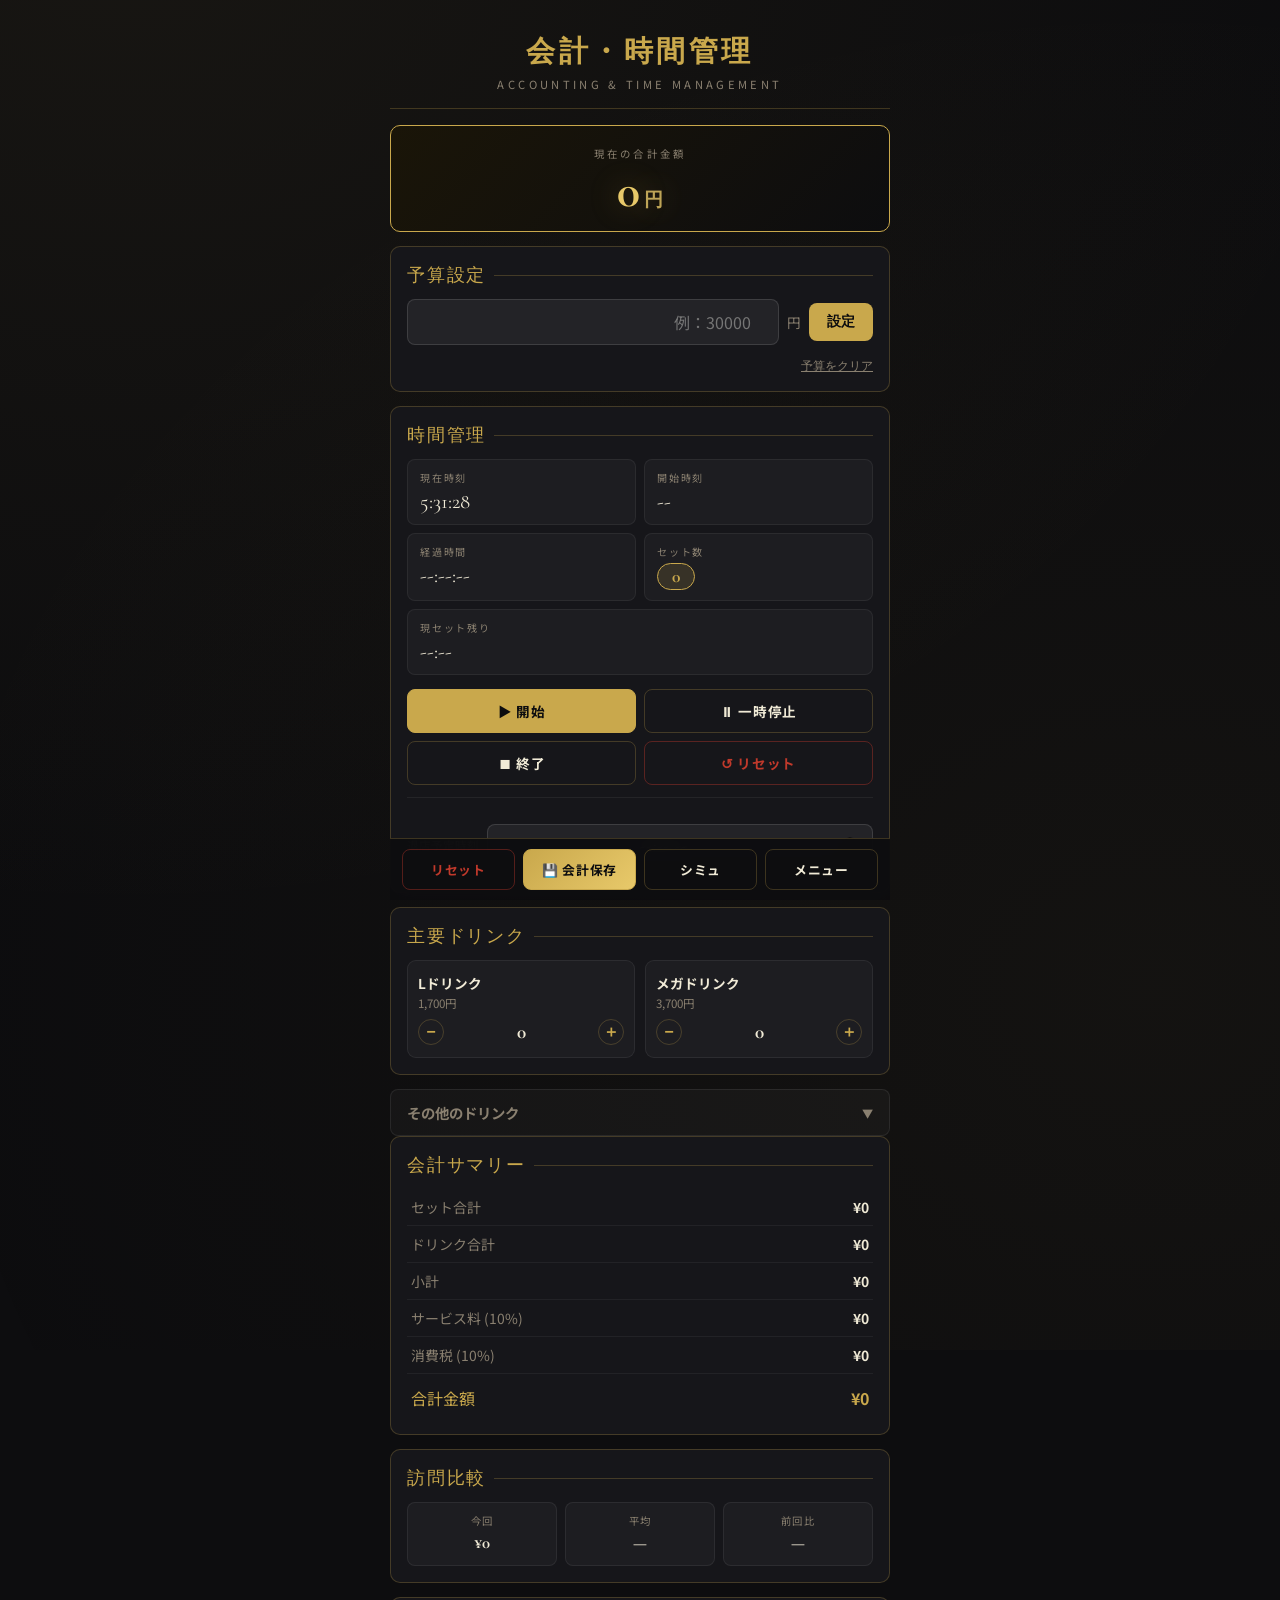
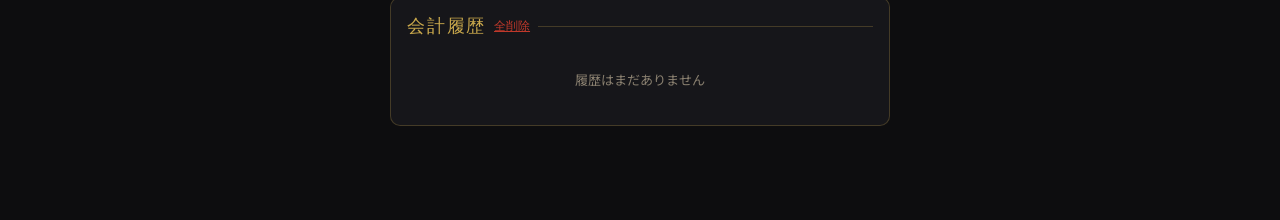
==== commit 07d052a3: "Force service worker updates on mobile" ====
--- a/index.html
+++ b/index.html
@@ -856,8 +856,9 @@
 
     if ('serviceWorker' in navigator) {
       window.addEventListener('load', () => {
-        navigator.serviceWorker.register('./service-worker.js')
+        navigator.serviceWorker.register('./service-worker.js?v=2.12', { updateViaCache: 'none' })
           .then(reg => {
+            reg.update();
             reg.addEventListener('updatefound', () => {
               swNewWorker = reg.installing;
               swNewWorker.addEventListener('statechange', () => {
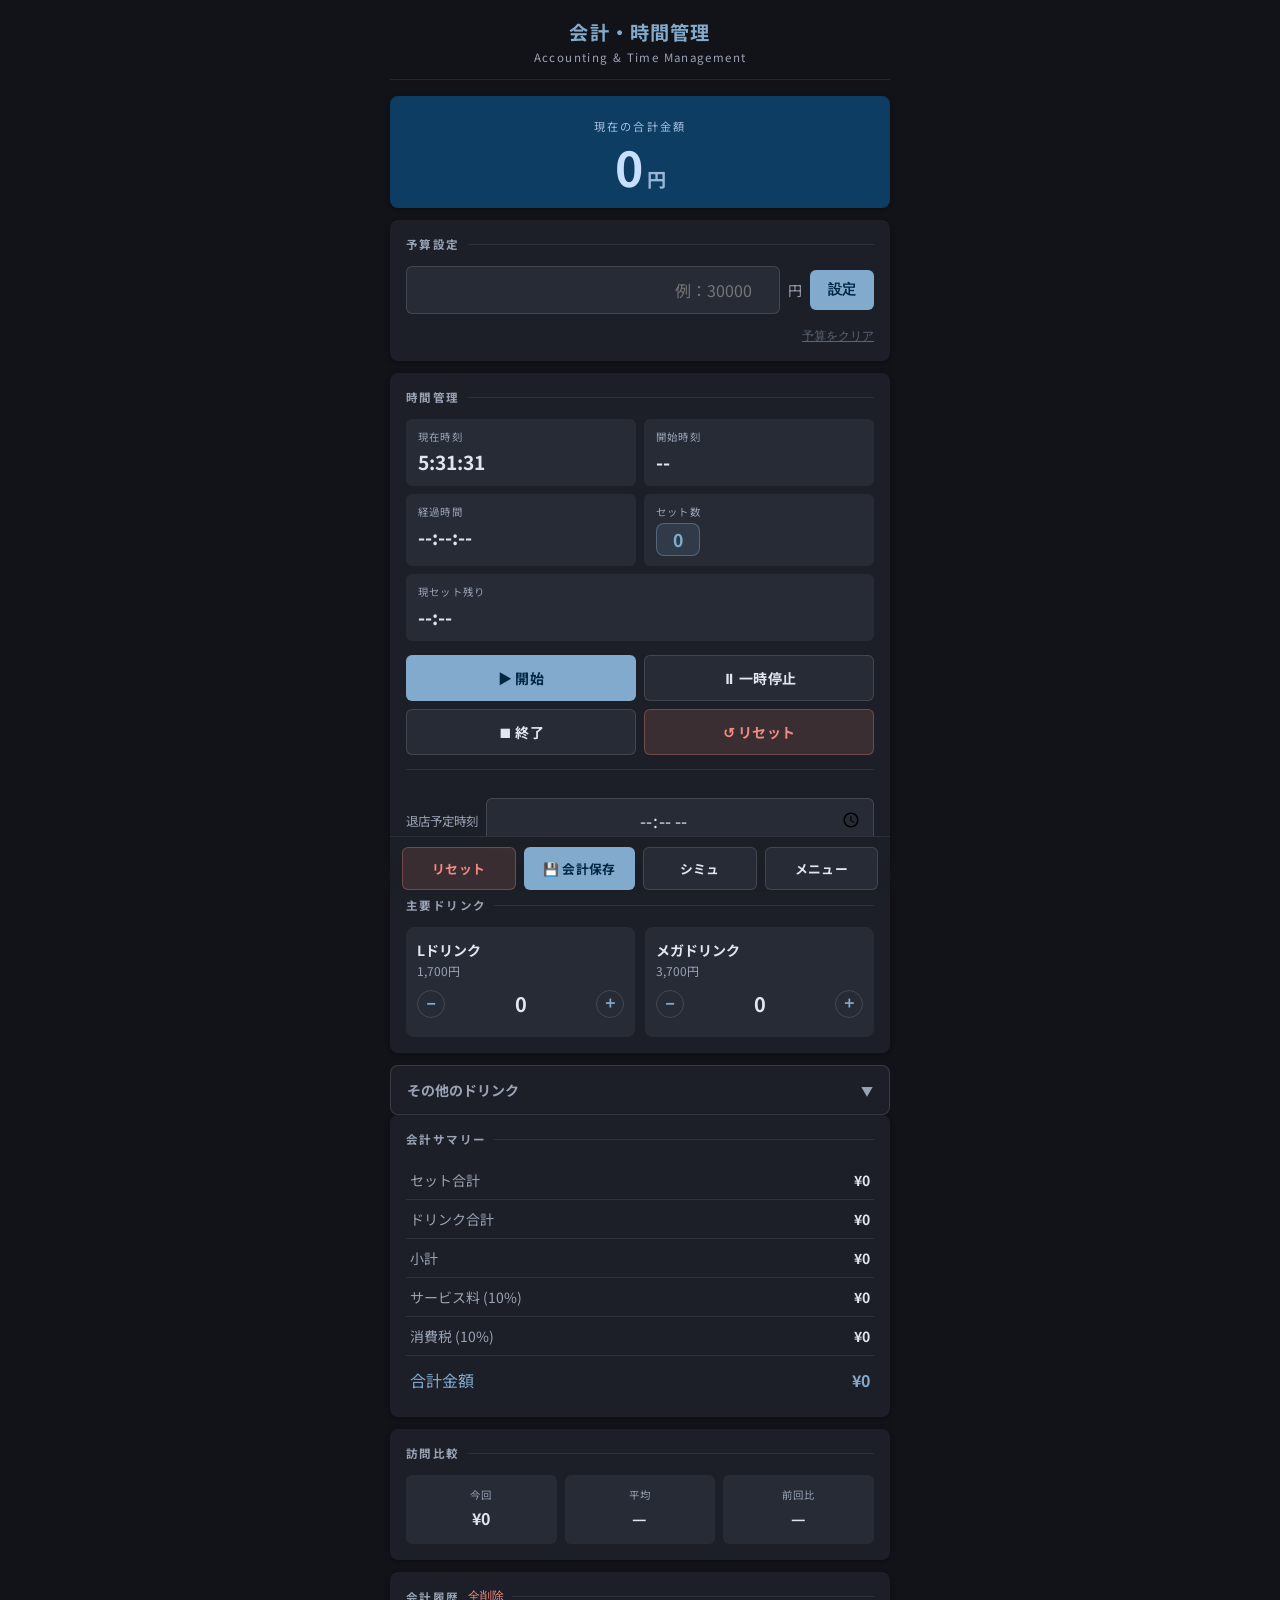
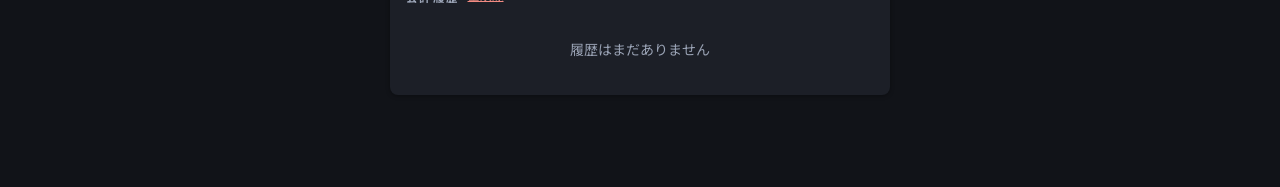
==== commit 85d238fd: "Apply calm material design" ====
--- a/index.html
+++ b/index.html
@@ -9,219 +9,407 @@
   <meta name="mobile-web-app-capable" content="yes">
   <link rel="manifest" href="manifest.json">
   <link rel="apple-touch-icon" href="icons/icon-192x192.png">
-  <link href="https://fonts.googleapis.com/css2?family=Cormorant+Garamond:wght@400;600;700&family=Noto+Sans+JP:wght@300;400;700&display=swap" rel="stylesheet">
+  <link href="https://fonts.googleapis.com/css2?family=Noto+Sans+JP:wght@400;500;700&display=swap" rel="stylesheet">
 
   <style>
     :root {
-      --gold: #c9a84c;
-      --gold-light: #e8c96a;
-      --gold-dim: rgba(201,168,76,0.15);
-      --dark: #0d0d0f;
-      --dark-card: #16161a;
-      --dark-border: rgba(201,168,76,0.25);
-      --text-main: #f0ead6;
-      --text-muted: #8a8070;
-      --accent-red: #c0392b;
-      --accent-green: #27ae60;
-      --accent-orange: #e67e22;
-      --font-display: 'Cormorant Garamond', serif;
-      --font-body: 'Noto Sans JP', sans-serif;
-    }
+      --bg:           #111318;
+      --surface:      #1C1F27;
+      --surface-hi:   #262B36;
+      --primary:      #82AACC;
+      --primary-on:   #002845;
+      --primary-cont: #0D3D63;
+      --primary-txt:  #C8DFFF;
+      --primary-dim:  rgba(130,170,204,0.12);
+      --secondary:    #6EC5BB;
+      --error:        #F28B82;
+      --error-cont:   rgba(242,139,130,0.14);
+      --success:      #81C995;
+      --warning:      #FFD97D;
+      --text-1:       #E2E5F0;
+      --text-2:       #9AA3B5;
+      --text-3:       #5C6475;
+      --divider:      rgba(255,255,255,0.08);
+      --outline:      rgba(255,255,255,0.13);
+      --r:            8px;
+      --r-sm:         6px;
+      --font:         'Noto Sans JP', sans-serif;
+      /* JS inline style compatibility */
+      --accent-orange: var(--warning);
+      --accent-green:  var(--success);
+      --accent-red:    var(--error);
+    }
+
     * { box-sizing: border-box; margin: 0; padding: 0; }
+
     body {
-      font-family: var(--font-body);
-      background-color: var(--dark);
-      color: var(--text-main);
+      font-family: var(--font);
+      background: var(--bg);
+      color: var(--text-1);
       min-height: 100vh;
-      padding: 12px 12px 80px;
-      overflow-x: hidden;
-      position: relative;
-    }
-    body::before {
-      content: '';
-      position: fixed;
-      top: -50%; left: -50%;
-      width: 200%; height: 200%;
-      background: radial-gradient(ellipse at 30% 20%, rgba(201,168,76,0.06) 0%, transparent 50%),
-                  radial-gradient(ellipse at 70% 80%, rgba(201,168,76,0.04) 0%, transparent 50%);
-      pointer-events: none;
-      z-index: 0;
-    }
-    .container { max-width: 500px; margin: auto; position: relative; z-index: 1; }
-
-    /* ヘッダー */
-    header { text-align: center; padding: 20px 0 16px; border-bottom: 1px solid var(--dark-border); margin-bottom: 16px; }
-    header h1 { font-family: var(--font-display); font-size: 1.8rem; font-weight: 600; color: var(--gold); letter-spacing: 0.12em; }
-    header .subtitle { font-size: 0.7rem; color: var(--text-muted); letter-spacing: 0.3em; text-transform: uppercase; margin-top: 4px; }
-
-    /* カード */
-    .card { background: var(--dark-card); border: 1px solid var(--dark-border); border-radius: 10px; padding: 16px; margin-bottom: 14px; }
+      padding: 0 12px 80px;
+    }
+
+    .container { max-width: 500px; margin: auto; }
+
+    /* ── Top App Bar ── */
+    header {
+      padding: 18px 4px 14px;
+      border-bottom: 1px solid var(--divider);
+      margin-bottom: 16px;
+      text-align: center;
+    }
+    header h1 {
+      font-size: 1.2rem;
+      font-weight: 700;
+      color: var(--primary);
+      letter-spacing: 0.06em;
+    }
+    header .subtitle {
+      font-size: 0.72rem;
+      color: var(--text-2);
+      margin-top: 3px;
+      letter-spacing: 0.12em;
+    }
+
+    /* ── Card ── */
+    .card {
+      background: var(--surface);
+      border-radius: var(--r);
+      padding: 16px;
+      margin-bottom: 12px;
+      box-shadow: 0 1px 4px rgba(0,0,0,0.35);
+    }
     .card-title {
-      font-family: var(--font-display); font-size: 1.1rem; color: var(--gold);
-      letter-spacing: 0.1em; margin-bottom: 12px;
-      display: flex; align-items: center; gap: 8px;
-    }
-    .card-title::after { content: ''; flex: 1; height: 1px; background: var(--dark-border); }
-
-    /* 合計金額 */
+      font-size: 0.72rem;
+      font-weight: 700;
+      color: var(--text-2);
+      letter-spacing: 0.12em;
+      text-transform: uppercase;
+      margin-bottom: 14px;
+      display: flex;
+      align-items: center;
+      gap: 8px;
+    }
+    .card-title::after { content: ''; flex: 1; height: 1px; background: var(--divider); }
+
+    /* ── 合計金額カード ── */
     #current-total-card {
-      background: linear-gradient(135deg, #1a1508 0%, #0d0d0f 100%);
-      border-color: var(--gold); text-align: center; padding: 20px 16px 16px;
-    }
-    #current-total-label { font-size: 0.65rem; letter-spacing: 0.3em; color: var(--text-muted); text-transform: uppercase; margin-bottom: 6px; }
-    #current_grand_total { font-family: var(--font-display); font-size: 3rem; font-weight: 700; color: var(--gold-light); line-height: 1; text-shadow: 0 0 30px rgba(201,168,76,0.4); }
-    #current_grand_total span { font-size: 1.2rem; margin-left: 4px; opacity: 0.8; }
-
-    /* 予算バー */
-    #budget-bar-wrap { margin-top: 14px; display: none; }
+      background: var(--primary-cont);
+      text-align: center;
+      padding: 22px 16px 18px;
+    }
+    #current-total-label {
+      font-size: 0.7rem;
+      letter-spacing: 0.18em;
+      color: var(--primary-txt);
+      opacity: 0.8;
+      margin-bottom: 8px;
+      text-transform: uppercase;
+    }
+    #current_grand_total {
+      font-size: 3rem;
+      font-weight: 700;
+      color: var(--primary-txt);
+      line-height: 1;
+      font-variant-numeric: tabular-nums;
+    }
+    #current_grand_total span { font-size: 1.2rem; margin-left: 4px; opacity: 0.75; }
+
+    /* ── 予算バー ── */
+    #budget-bar-wrap { margin-top: 16px; display: none; }
     #budget-bar-wrap.visible { display: block; }
-    .budget-label-row { display: flex; justify-content: space-between; font-size: 0.72rem; color: var(--text-muted); margin-bottom: 6px; }
-    .budget-bar-bg { background: rgba(255,255,255,0.08); border-radius: 99px; height: 8px; overflow: hidden; }
-    #budget-bar { height: 100%; border-radius: 99px; background: var(--accent-green); transition: width 0.4s, background 0.4s; width: 0%; }
-    #budget-bar.warn { background: var(--accent-orange); }
-    #budget-bar.danger { background: var(--accent-red); }
-    #budget-alert { margin-top: 8px; font-size: 0.78rem; font-weight: 700; text-align: center; color: var(--accent-red); display: none; }
+    .budget-label-row {
+      display: flex;
+      justify-content: space-between;
+      font-size: 0.78rem;
+      color: var(--primary-txt);
+      opacity: 0.85;
+      margin-bottom: 8px;
+    }
+    .budget-bar-bg { background: rgba(255,255,255,0.15); border-radius: 99px; height: 6px; overflow: hidden; }
+    #budget-bar { height: 100%; border-radius: 99px; background: var(--success); transition: width 0.4s, background 0.4s; width: 0%; }
+    #budget-bar.warn   { background: var(--warning); }
+    #budget-bar.danger { background: var(--error); }
+    #budget-alert { margin-top: 10px; font-size: 0.8rem; font-weight: 700; text-align: center; color: var(--error); display: none; }
     #budget-alert.show { display: block; animation: pulse 1s infinite; }
 
-    /* あと何杯 */
-    #drink-calc-section { margin-top: 14px; padding-top: 14px; border-top: 1px solid rgba(255,255,255,0.06); display: none; }
+    /* ── あと何杯 ── */
+    #drink-calc-section { margin-top: 14px; padding-top: 14px; border-top: 1px solid rgba(255,255,255,0.12); display: none; }
     #drink-calc-section.visible { display: block; }
-    .drink-calc-title { font-size: 0.63rem; letter-spacing: 0.2em; text-transform: uppercase; color: var(--text-muted); margin-bottom: 10px; }
+    .drink-calc-title { font-size: 0.68rem; letter-spacing: 0.12em; text-transform: uppercase; color: var(--primary-txt); opacity: 0.75; margin-bottom: 10px; }
     .drink-calc-grid { display: grid; grid-template-columns: repeat(2, 1fr); gap: 8px; }
-    .drink-calc-item { background: rgba(255,255,255,0.03); border: 1px solid rgba(255,255,255,0.07); border-radius: 8px; padding: 10px; text-align: center; }
-    .drink-calc-item .dc-name { font-size: 0.72rem; color: var(--text-muted); margin-bottom: 4px; }
-    .drink-calc-item .dc-count { font-family: var(--font-display); font-size: 1.5rem; font-weight: 700; color: var(--gold); line-height: 1; }
-    .drink-calc-item .dc-count.ng { color: var(--accent-red); font-size: 1.1rem; }
-    .drink-calc-item .dc-unit { font-size: 0.68rem; color: var(--text-muted); margin-top: 2px; }
-
-    /* 予算設定 */
+    .drink-calc-item { background: rgba(255,255,255,0.08); border-radius: var(--r-sm); padding: 10px; text-align: center; }
+    .drink-calc-item .dc-name  { font-size: 0.75rem; color: var(--primary-txt); opacity: 0.8; margin-bottom: 4px; }
+    .drink-calc-item .dc-count { font-size: 1.5rem; font-weight: 700; color: var(--primary-txt); line-height: 1; }
+    .drink-calc-item .dc-count.ng { color: var(--error); font-size: 1rem; }
+    .drink-calc-item .dc-unit  { font-size: 0.68rem; color: var(--primary-txt); opacity: 0.65; margin-top: 2px; }
+
+    /* ── 予算設定 ── */
     .budget-input-row { display: flex; align-items: center; gap: 8px; }
     .budget-input-row input {
-      flex: 1; background: rgba(255,255,255,0.06); border: 1px solid rgba(255,255,255,0.12);
-      border-radius: 8px; padding: 10px 12px; color: var(--text-main);
-      font-family: var(--font-body); font-size: 1rem; outline: none; text-align: right;
-    }
-    .budget-input-row input:focus { border-color: var(--gold); }
-    .budget-input-row .unit { color: var(--text-muted); font-size: 0.85rem; white-space: nowrap; }
-    .budget-set-btn { background: var(--gold); color: var(--dark); border: none; border-radius: 8px; padding: 10px 18px; font-weight: 700; font-size: 0.85rem; cursor: pointer; white-space: nowrap; transition: background 0.2s; }
-    .budget-set-btn:hover { background: var(--gold-light); }
-    .budget-clear-btn { background: none; border: none; color: var(--text-muted); font-size: 0.75rem; cursor: pointer; text-decoration: underline; margin-top: 6px; }
-
-    /* 時間管理 */
+      flex: 1;
+      background: var(--surface-hi);
+      border: 1px solid var(--outline);
+      border-radius: var(--r-sm);
+      padding: 11px 12px;
+      color: var(--text-1);
+      font-family: var(--font);
+      font-size: 1rem;
+      outline: none;
+      text-align: right;
+      transition: border-color 0.2s;
+    }
+    .budget-input-row input:focus { border-color: var(--primary); }
+    .budget-input-row .unit { color: var(--text-2); font-size: 0.875rem; white-space: nowrap; }
+    .budget-set-btn {
+      background: var(--primary);
+      color: var(--primary-on);
+      border: none;
+      border-radius: var(--r-sm);
+      padding: 11px 18px;
+      font-weight: 700;
+      font-size: 0.875rem;
+      cursor: pointer;
+      white-space: nowrap;
+      transition: opacity 0.2s;
+    }
+    .budget-set-btn:hover { opacity: 0.88; }
+    .budget-clear-btn { background: none; border: none; color: var(--text-3); font-size: 0.78rem; cursor: pointer; text-decoration: underline; margin-top: 8px; }
+
+    /* ── 時間管理 ── */
     .time-grid { display: grid; grid-template-columns: 1fr 1fr; gap: 8px; margin-bottom: 14px; }
-    .time-item { background: rgba(255,255,255,0.03); border: 1px solid rgba(255,255,255,0.06); border-radius: 8px; padding: 10px 12px; }
+    .time-item { background: var(--surface-hi); border-radius: var(--r-sm); padding: 10px 12px; }
     .time-item.wide { grid-column: 1 / -1; }
-    .time-item label { font-size: 0.63rem; color: var(--text-muted); letter-spacing: 0.18em; text-transform: uppercase; display: block; margin-bottom: 4px; }
-    .time-item .value { font-family: var(--font-display); font-size: 1.3rem; color: var(--text-main); }
-    .time-item .value.alert { color: var(--accent-red); animation: pulse 1s infinite; }
-    @keyframes pulse { 0%,100%{opacity:1} 50%{opacity:0.55} }
-    .set-badge { display: inline-block; background: var(--gold-dim); border: 1px solid var(--gold); color: var(--gold); border-radius: 20px; padding: 2px 14px; font-size: 1.1rem; font-weight: 700; font-family: var(--font-display); }
-
-    /* 退店逆算 */
-    #checkout-section { margin-top: 12px; padding-top: 12px; border-top: 1px solid rgba(255,255,255,0.06); }
+    .time-item label { font-size: 0.65rem; color: var(--text-2); letter-spacing: 0.12em; text-transform: uppercase; display: block; margin-bottom: 4px; }
+    .time-item .value { font-size: 1.2rem; font-weight: 700; color: var(--text-1); font-variant-numeric: tabular-nums; }
+    .time-item .value.alert { color: var(--error); animation: pulse 1s infinite; }
+    @keyframes pulse { 0%,100%{opacity:1} 50%{opacity:0.45} }
+    .set-badge {
+      display: inline-block;
+      background: var(--primary-dim);
+      border: 1px solid rgba(130,170,204,0.4);
+      color: var(--primary);
+      border-radius: 8px;
+      padding: 3px 16px;
+      font-size: 1.1rem;
+      font-weight: 700;
+    }
+
+    /* ── 退店逆算 ── */
+    #checkout-section { margin-top: 14px; padding-top: 14px; border-top: 1px solid var(--divider); }
     .checkout-input-row { display: flex; align-items: center; gap: 8px; margin-bottom: 10px; }
-    .checkout-input-row label { font-size: 0.72rem; color: var(--text-muted); white-space: nowrap; }
-    .checkout-time-input { flex: 1; background: rgba(255,255,255,0.06); border: 1px solid rgba(255,255,255,0.12); border-radius: 8px; padding: 8px 10px; color: var(--text-main); font-family: var(--font-display); font-size: 1.1rem; outline: none; text-align: center; }
-    .checkout-time-input:focus { border-color: var(--gold); }
-    #checkout-result { background: rgba(255,255,255,0.03); border: 1px solid rgba(255,255,255,0.07); border-radius: 8px; padding: 12px; display: none; }
+    .checkout-input-row label { font-size: 0.78rem; color: var(--text-2); white-space: nowrap; }
+    .checkout-time-input {
+      flex: 1;
+      background: var(--surface-hi);
+      border: 1px solid var(--outline);
+      border-radius: var(--r-sm);
+      padding: 8px 10px;
+      color: var(--text-1);
+      font-family: var(--font);
+      font-size: 1.1rem;
+      outline: none;
+      text-align: center;
+      transition: border-color 0.2s;
+    }
+    .checkout-time-input:focus { border-color: var(--primary); }
+    #checkout-result { background: var(--surface-hi); border-radius: var(--r-sm); padding: 12px; display: none; }
     #checkout-result.visible { display: block; }
-    .checkout-row { display: flex; justify-content: space-between; align-items: center; padding: 5px 0; border-bottom: 1px solid rgba(255,255,255,0.05); font-size: 0.83rem; }
+    .checkout-row { display: flex; justify-content: space-between; align-items: center; padding: 7px 0; border-bottom: 1px solid var(--divider); font-size: 0.875rem; }
     .checkout-row:last-child { border-bottom: none; }
-    .checkout-row .cr-label { color: var(--text-muted); }
-    .checkout-row .cr-val { font-weight: 700; font-family: var(--font-display); font-size: 1rem; }
-    .checkout-row .cr-val.warn { color: var(--accent-orange); }
-    .checkout-row .cr-val.safe { color: var(--accent-green); }
-    .checkout-row .cr-val.danger { color: var(--accent-red); }
-
-    /* ボタン */
+    .checkout-row .cr-label { color: var(--text-2); }
+    .checkout-row .cr-val   { font-weight: 700; font-size: 0.95rem; color: var(--text-1); }
+    .checkout-row .cr-val.warn   { color: var(--warning); }
+    .checkout-row .cr-val.safe   { color: var(--success); }
+    .checkout-row .cr-val.danger { color: var(--error); }
+
+    /* ── ボタン ── */
     .time-buttons { display: grid; grid-template-columns: 1fr 1fr; gap: 8px; }
-    .btn { padding: 11px 8px; border: 1px solid var(--dark-border); border-radius: 8px; font-family: var(--font-body); font-size: 0.85rem; font-weight: 700; cursor: pointer; transition: all 0.2s; letter-spacing: 0.04em; }
-    .btn-primary { background: var(--gold); color: var(--dark); border-color: var(--gold); }
-    .btn-primary:hover { background: var(--gold-light); }
-    .btn-ghost { background: transparent; color: var(--text-main); }
-    .btn-ghost:hover { background: rgba(255,255,255,0.05); border-color: rgba(255,255,255,0.2); }
-    .btn-danger { background: transparent; color: var(--accent-red); border-color: rgba(192,57,43,0.4); }
-    .btn-danger:hover { background: rgba(192,57,43,0.1); }
-
-    /* ドリンクカード */
+    .btn {
+      padding: 12px 8px;
+      border-radius: var(--r-sm);
+      font-family: var(--font);
+      font-size: 0.875rem;
+      font-weight: 700;
+      cursor: pointer;
+      transition: all 0.15s;
+      border: none;
+      letter-spacing: 0.02em;
+    }
+    .btn-primary { background: var(--primary); color: var(--primary-on); }
+    .btn-primary:hover { opacity: 0.88; }
+    .btn-ghost { background: var(--surface-hi); color: var(--text-1); border: 1px solid var(--outline); }
+    .btn-ghost:hover { background: rgba(255,255,255,0.08); }
+    .btn-danger { background: var(--error-cont); color: var(--error); border: 1px solid rgba(242,139,130,0.3); }
+    .btn-danger:hover { background: rgba(242,139,130,0.22); }
+
+    /* ── ドリンクカード ── */
     #drinkListContainer { display: grid; grid-template-columns: repeat(2, 1fr); gap: 10px; }
-    .drink-card { background: rgba(255,255,255,0.03); border: 1px solid rgba(255,255,255,0.07); border-radius: 9px; padding: 12px 10px; transition: border-color 0.2s; }
-    .drink-card.has-items { border-color: var(--gold); background: var(--gold-dim); }
-    .drink-item-name { font-size: 0.85rem; font-weight: 700; white-space: nowrap; overflow: hidden; text-overflow: ellipsis; margin-bottom: 2px; }
-    .drink-item-price { font-size: 0.72rem; color: var(--text-muted); margin-bottom: 8px; }
+    .drink-card {
+      background: var(--surface-hi);
+      border: 1px solid transparent;
+      border-radius: var(--r);
+      padding: 12px 10px;
+      transition: border-color 0.2s, background 0.2s;
+    }
+    .drink-card.has-items { border-color: rgba(130,170,204,0.5); background: var(--primary-dim); }
+    .drink-item-name { font-size: 0.875rem; font-weight: 700; white-space: nowrap; overflow: hidden; text-overflow: ellipsis; margin-bottom: 2px; }
+    .drink-item-price { font-size: 0.75rem; color: var(--text-2); margin-bottom: 10px; }
     .drink-qty-row { display: flex; align-items: center; justify-content: space-between; }
-    .qty-btn { width: 28px; height: 28px; border-radius: 50%; border: 1px solid var(--dark-border); background: transparent; color: var(--gold); font-size: 1.1rem; font-weight: 700; cursor: pointer; display: flex; align-items: center; justify-content: center; transition: all 0.15s; flex-shrink: 0; }
-    .qty-btn:hover { background: var(--gold-dim); border-color: var(--gold); }
-    .drink-current-quantity { font-family: var(--font-display); font-size: 1.2rem; font-weight: 700; min-width: 28px; text-align: center; }
-    .drink-item-total { font-size: 0.82rem; color: var(--gold); font-weight: 700; text-align: right; }
-
-    /* アコーディオン */
-    .accordion-header { background: rgba(255,255,255,0.03); border: 1px solid rgba(255,255,255,0.08); border-radius: 8px; padding: 12px 16px; cursor: pointer; display: flex; justify-content: space-between; align-items: center; font-size: 0.9rem; font-weight: 700; color: var(--text-muted); transition: all 0.2s; margin-bottom: 0; }
-    .accordion-header:hover { color: var(--text-main); border-color: var(--dark-border); }
-    .accordion-header .arrow { transition: transform 0.2s; font-size: 0.7rem; }
-    .accordion-header.active { border-radius: 8px 8px 0 0; color: var(--gold); border-color: var(--dark-border); }
+    .qty-btn {
+      width: 32px; height: 32px;
+      border-radius: 50%;
+      border: 1px solid var(--outline);
+      background: transparent;
+      color: var(--primary);
+      font-size: 1.1rem; font-weight: 700;
+      cursor: pointer;
+      display: flex; align-items: center; justify-content: center;
+      transition: all 0.15s; flex-shrink: 0;
+    }
+    .qty-btn:hover { background: var(--primary-dim); border-color: var(--primary); }
+    .drink-current-quantity { font-size: 1.25rem; font-weight: 700; min-width: 28px; text-align: center; font-variant-numeric: tabular-nums; }
+    .drink-item-total { font-size: 0.82rem; color: var(--primary); font-weight: 700; text-align: right; margin-top: 6px; }
+
+    /* ── アコーディオン ── */
+    .accordion-header {
+      background: var(--surface);
+      border: 1px solid var(--outline);
+      border-radius: var(--r);
+      padding: 14px 16px;
+      cursor: pointer;
+      display: flex; justify-content: space-between; align-items: center;
+      font-size: 0.875rem; font-weight: 700;
+      color: var(--text-2);
+      transition: all 0.2s;
+    }
+    .accordion-header:hover { color: var(--text-1); background: var(--surface-hi); }
+    .accordion-header .arrow { transition: transform 0.2s; font-size: 0.75rem; }
+    .accordion-header.active { border-radius: var(--r) var(--r) 0 0; color: var(--primary); border-color: rgba(130,170,204,0.4); }
     .accordion-header.active .arrow { transform: rotate(180deg); }
-    .accordion-content { display: none; background: var(--dark-card); border: 1px solid var(--dark-border); border-top: none; border-radius: 0 0 8px 8px; padding: 12px; margin-bottom: 14px; }
+    .accordion-content {
+      display: none;
+      background: var(--surface);
+      border: 1px solid var(--outline);
+      border-top: none;
+      border-radius: 0 0 var(--r) var(--r);
+      padding: 12px;
+      margin-bottom: 12px;
+    }
     .accordion-content.open { display: block; }
-    .accordion-item { display: flex; align-items: center; padding: 9px 4px; border-bottom: 1px solid rgba(255,255,255,0.05); gap: 8px; }
+    .accordion-item { display: flex; align-items: center; padding: 10px 4px; border-bottom: 1px solid var(--divider); gap: 8px; }
     .accordion-item:last-child { border-bottom: none; }
     .accordion-item-info { flex: 1; min-width: 0; }
-    .accordion-item-name { font-size: 0.87rem; font-weight: 700; white-space: nowrap; overflow: hidden; text-overflow: ellipsis; }
-    .accordion-item-price { font-size: 0.72rem; color: var(--text-muted); }
+    .accordion-item-name  { font-size: 0.875rem; font-weight: 700; }
+    .accordion-item-price { font-size: 0.75rem; color: var(--text-2); }
     .accordion-item-control { display: flex; align-items: center; gap: 6px; flex-shrink: 0; }
-    .accordion-item-quantity { font-family: var(--font-display); font-size: 1.1rem; font-weight: 700; min-width: 22px; text-align: center; }
-    .accordion-item-total { font-size: 0.82rem; font-weight: 700; color: var(--gold); min-width: 52px; text-align: right; flex-shrink: 0; }
-    .plus-button, .minus-button { width: 26px; height: 26px; border-radius: 50%; border: 1px solid var(--dark-border); background: transparent; color: var(--gold); font-size: 1rem; font-weight: 700; cursor: pointer; display: flex; align-items: center; justify-content: center; transition: all 0.15s; }
-    .plus-button:hover, .minus-button:hover { background: var(--gold-dim); border-color: var(--gold); }
+    .accordion-item-quantity { font-size: 1.1rem; font-weight: 700; min-width: 24px; text-align: center; font-variant-numeric: tabular-nums; }
+    .accordion-item-total { font-size: 0.82rem; font-weight: 700; color: var(--primary); min-width: 56px; text-align: right; flex-shrink: 0; }
+    .plus-button, .minus-button {
+      width: 28px; height: 28px;
+      border-radius: 50%;
+      border: 1px solid var(--outline);
+      background: transparent;
+      color: var(--primary);
+      font-size: 1rem; font-weight: 700;
+      cursor: pointer;
+      display: flex; align-items: center; justify-content: center;
+      transition: all 0.15s;
+    }
+    .plus-button:hover, .minus-button:hover { background: var(--primary-dim); border-color: var(--primary); }
     .custom-drink-item .accordion-item-info { flex-direction: column; }
-    .custom-drink-name-input, .custom-drink-price-input { background: rgba(255,255,255,0.06); border: 1px solid rgba(255,255,255,0.12); border-radius: 5px; padding: 5px 8px; color: var(--text-main); font-family: var(--font-body); font-size: 0.82rem; outline: none; width: 100%; margin-bottom: 4px; }
+    .custom-drink-name-input,
+    .custom-drink-price-input {
+      background: var(--surface-hi);
+      border: 1px solid var(--outline);
+      border-radius: 6px;
+      padding: 5px 8px;
+      color: var(--text-1);
+      font-family: var(--font);
+      font-size: 0.82rem;
+      outline: none;
+      width: 100%;
+      margin-bottom: 4px;
+    }
     .custom-drink-price-input { width: 80px; text-align: right; margin-bottom: 0; }
-    .custom-drink-name-input:focus, .custom-drink-price-input:focus { border-color: var(--gold); }
+    .custom-drink-name-input:focus,
+    .custom-drink-price-input:focus { border-color: var(--primary); }
     .custom-input-row { display: flex; align-items: center; gap: 4px; }
-    .custom-input-row span { font-size: 0.75rem; color: var(--text-muted); }
-    .add-custom-btn { width: 100%; padding: 10px; margin-top: 10px; background: transparent; border: 1px dashed rgba(201,168,76,0.4); border-radius: 7px; color: var(--gold); font-size: 0.85rem; font-weight: 700; cursor: pointer; transition: all 0.2s; }
-    .add-custom-btn:hover { background: var(--gold-dim); border-style: solid; }
-
-    /* 会計サマリー */
+    .custom-input-row span { font-size: 0.75rem; color: var(--text-2); }
+    .add-custom-btn {
+      width: 100%; padding: 10px; margin-top: 10px;
+      background: transparent;
+      border: 1px dashed rgba(130,170,204,0.35);
+      border-radius: var(--r-sm);
+      color: var(--primary);
+      font-size: 0.875rem; font-weight: 700;
+      cursor: pointer; transition: all 0.2s;
+    }
+    .add-custom-btn:hover { background: var(--primary-dim); border-style: solid; }
+
+    /* ── 会計サマリー ── */
     .summary-table { width: 100%; border-collapse: collapse; }
-    .summary-table tr { border-bottom: 1px solid rgba(255,255,255,0.05); }
+    .summary-table tr { border-bottom: 1px solid var(--divider); }
     .summary-table tr:last-child { border-bottom: none; }
-    .summary-table td { padding: 8px 4px; font-size: 0.87rem; }
-    .summary-table td:first-child { color: var(--text-muted); }
+    .summary-table td { padding: 9px 4px; font-size: 0.875rem; }
+    .summary-table td:first-child { color: var(--text-2); }
     .summary-table td:last-child { text-align: right; font-weight: 700; }
-    .summary-table .total-row td { padding-top: 12px; font-size: 1rem; color: var(--gold); }
-
-    /* 訪問比較 */
+    .summary-table .total-row td { padding-top: 12px; font-size: 1rem; color: var(--primary); }
+
+    /* ── 訪問比較 ── */
     .compare-grid { display: grid; grid-template-columns: 1fr 1fr 1fr; gap: 8px; }
-    .compare-item { background: rgba(255,255,255,0.03); border: 1px solid rgba(255,255,255,0.07); border-radius: 8px; padding: 10px 8px; text-align: center; }
-    .compare-item .ci-label { font-size: 0.65rem; color: var(--text-muted); margin-bottom: 4px; letter-spacing: 0.1em; }
-    .compare-item .ci-val { font-family: var(--font-display); font-size: 1.05rem; font-weight: 700; }
-    .compare-item .ci-val.up { color: var(--accent-red); }
-    .compare-item .ci-val.down { color: var(--accent-green); }
-    .compare-item .ci-sub { font-size: 0.65rem; color: var(--text-muted); margin-top: 2px; }
-
-    /* 履歴 */
-    #history-list { max-height: 280px; overflow-y: auto; }
+    .compare-item { background: var(--surface-hi); border-radius: var(--r-sm); padding: 12px 8px; text-align: center; }
+    .compare-item .ci-label { font-size: 0.65rem; color: var(--text-2); margin-bottom: 4px; letter-spacing: 0.1em; text-transform: uppercase; }
+    .compare-item .ci-val   { font-size: 1rem; font-weight: 700; color: var(--text-1); }
+    .compare-item .ci-val.up   { color: var(--error); }
+    .compare-item .ci-val.down { color: var(--success); }
+    .compare-item .ci-sub  { font-size: 0.68rem; color: var(--text-2); margin-top: 2px; }
+
+    /* ── 履歴 ── */
+    #history-list { max-height: 300px; overflow-y: auto; }
     #history-list::-webkit-scrollbar { width: 4px; }
-    #history-list::-webkit-scrollbar-thumb { background: var(--dark-border); border-radius: 2px; }
-    .history-item { background: rgba(255,255,255,0.03); border: 1px solid rgba(255,255,255,0.07); border-radius: 8px; padding: 12px; margin-bottom: 8px; transition: border-color 0.2s; }
-    .history-item:hover { border-color: var(--dark-border); }
+    #history-list::-webkit-scrollbar-thumb { background: var(--outline); border-radius: 2px; }
+    .history-item { background: var(--surface-hi); border-radius: var(--r-sm); padding: 12px; margin-bottom: 8px; }
     .history-item-header { display: flex; justify-content: space-between; align-items: center; margin-bottom: 4px; }
-    .history-item-date { font-size: 0.72rem; color: var(--text-muted); }
-    .history-item-total { font-family: var(--font-display); font-size: 1.1rem; font-weight: 700; color: var(--gold); }
-    .history-item-detail { font-size: 0.72rem; color: var(--text-muted); }
-    .history-empty { text-align: center; color: var(--text-muted); font-size: 0.82rem; padding: 20px; }
-    .history-clear-btn { font-size: 0.75rem; color: var(--accent-red); background: none; border: none; cursor: pointer; text-decoration: underline; }
-
-    /* 下部バー */
-    .fixed-bottom-bar { position: fixed; bottom: 0; left: 50%; transform: translateX(-50%); width: 100%; max-width: 500px; background: rgba(13,13,15,0.95); backdrop-filter: blur(12px); border-top: 1px solid var(--dark-border); padding: 10px 12px; display: flex; gap: 8px; z-index: 1000; }
-    .fixed-bottom-bar .btn { flex: 1; font-size: 0.8rem; padding: 10px 4px; }
-    .btn-save { background: linear-gradient(135deg, var(--gold) 0%, var(--gold-light) 100%); color: var(--dark); border-color: var(--gold); font-weight: 700; }
-    .btn-save:hover { opacity: 0.9; }
-
-    /* PWA更新 */
-    #updateNotification { display: none; background: rgba(201,168,76,0.15); border: 1px solid var(--gold); border-radius: 8px; padding: 10px 14px; text-align: center; font-size: 0.82rem; color: var(--gold); margin-bottom: 14px; }
-    #updateButton { background: var(--gold); color: var(--dark); border: none; padding: 5px 12px; border-radius: 5px; margin-left: 8px; cursor: pointer; font-size: 0.8rem; font-weight: 700; }
+    .history-item-date   { font-size: 0.75rem; color: var(--text-2); }
+    .history-item-total  { font-size: 1.05rem; font-weight: 700; color: var(--primary); }
+    .history-item-detail { font-size: 0.75rem; color: var(--text-2); }
+    .history-empty { text-align: center; color: var(--text-2); font-size: 0.875rem; padding: 20px; }
+    .history-clear-btn { font-size: 0.75rem; color: var(--error); background: none; border: none; cursor: pointer; text-decoration: underline; }
+
+    /* ── 下部固定バー ── */
+    .fixed-bottom-bar {
+      position: fixed; bottom: 0; left: 50%; transform: translateX(-50%);
+      width: 100%; max-width: 500px;
+      background: rgba(28,31,39,0.97);
+      backdrop-filter: blur(12px);
+      border-top: 1px solid var(--divider);
+      padding: 10px 12px;
+      display: flex; gap: 8px;
+      z-index: 1000;
+    }
+    .fixed-bottom-bar .btn { flex: 1; font-size: 0.8rem; padding: 11px 4px; }
+    .btn-save { background: var(--primary); color: var(--primary-on); font-weight: 700; }
+    .btn-save:hover { opacity: 0.88; }
+
+    /* ── PWA更新通知 ── */
+    #updateNotification {
+      display: none;
+      background: rgba(130,170,204,0.1);
+      border: 1px solid rgba(130,170,204,0.35);
+      border-radius: var(--r-sm);
+      padding: 10px 14px;
+      text-align: center;
+      font-size: 0.82rem;
+      color: var(--primary);
+      margin-bottom: 12px;
+    }
+    #updateButton {
+      background: var(--primary); color: var(--primary-on);
+      border: none; padding: 5px 12px; border-radius: 5px;
+      margin-left: 8px; cursor: pointer; font-size: 0.8rem; font-weight: 700;
+    }
 
     @media (max-width: 380px) {
       #drinkListContainer { grid-template-columns: 1fr; }
@@ -284,9 +472,9 @@
     </div>
     <div class="time-buttons">
       <button class="btn btn-primary" id="startButton">▶ 開始</button>
-      <button class="btn btn-ghost" id="pauseButton">⏸ 一時停止</button>
-      <button class="btn btn-ghost" id="endButton">⏹ 終了</button>
-      <button class="btn btn-danger" id="resetTimerButton">↺ リセット</button>
+      <button class="btn btn-ghost"   id="pauseButton">⏸ 一時停止</button>
+      <button class="btn btn-ghost"   id="endButton">⏹ 終了</button>
+      <button class="btn btn-danger"  id="resetTimerButton">↺ リセット</button>
     </div>
     <div id="checkout-section">
       <div class="checkout-input-row" style="margin-top:14px;">
@@ -353,9 +541,9 @@
 
 <div class="fixed-bottom-bar">
   <button class="btn btn-danger" id="resetAllButton">リセット</button>
-  <button class="btn btn-save" id="saveHistoryBtn">💾 会計保存</button>
-  <button class="btn btn-ghost" onclick="window.location.href='simulation.html'">シミュ</button>
-  <button class="btn btn-ghost" onclick="window.location.href='menu.html'">メニュー</button>
+  <button class="btn btn-save"   id="saveHistoryBtn">💾 会計保存</button>
+  <button class="btn btn-ghost"  onclick="window.location.href='simulation.html'">シミュ</button>
+  <button class="btn btn-ghost"  onclick="window.location.href='menu.html'">メニュー</button>
 </div>
 
 <script>
@@ -856,7 +1044,7 @@
 
     if ('serviceWorker' in navigator) {
       window.addEventListener('load', () => {
-        navigator.serviceWorker.register('./service-worker.js?v=2.12', { updateViaCache: 'none' })
+        navigator.serviceWorker.register('./service-worker.js?v=2.13', { updateViaCache: 'none' })
           .then(reg => {
             reg.update();
             reg.addEventListener('updatefound', () => {
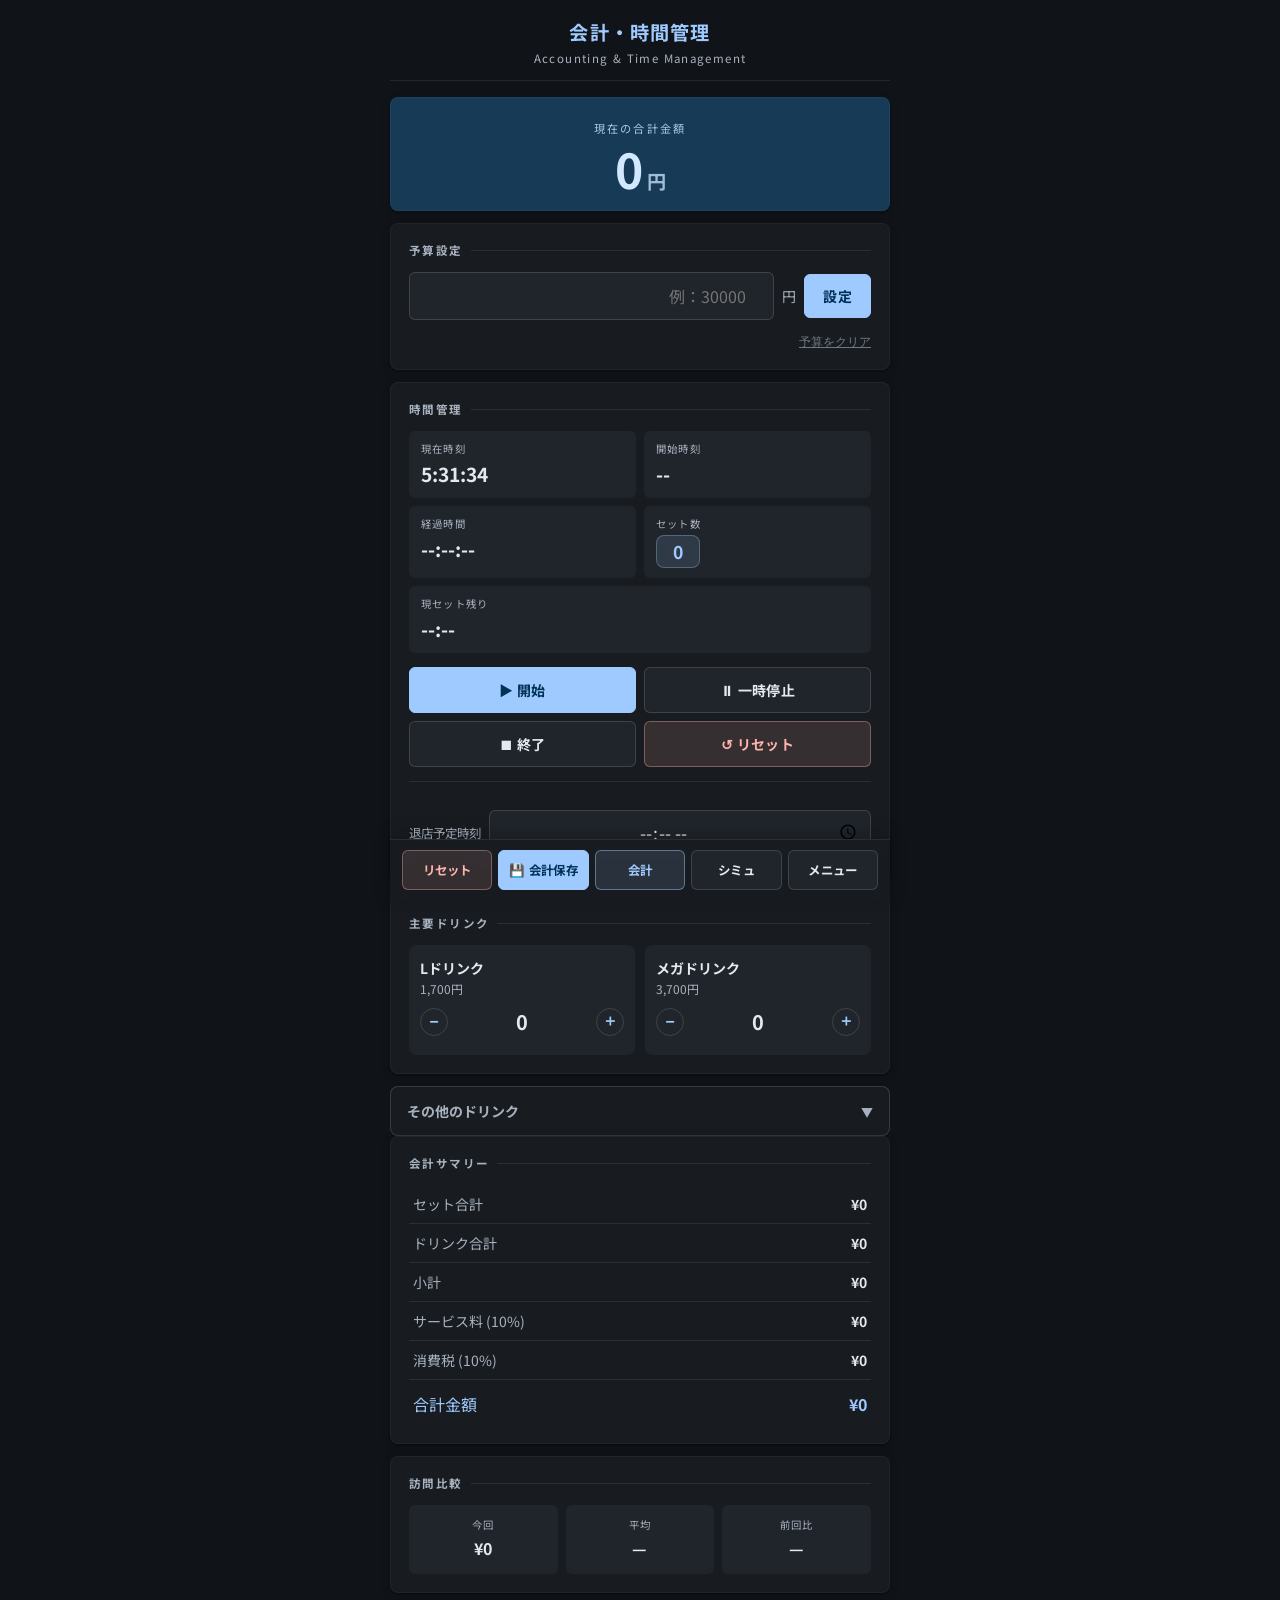
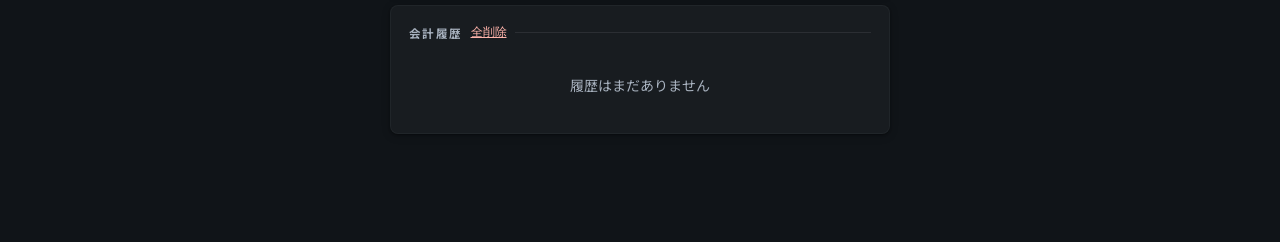
==== commit cb940b33: "Unify material design styling" ====
--- a/index.html
+++ b/index.html
@@ -12,34 +12,6 @@
   <link href="https://fonts.googleapis.com/css2?family=Noto+Sans+JP:wght@400;500;700&display=swap" rel="stylesheet">
 
   <style>
-    :root {
-      --bg:           #111318;
-      --surface:      #1C1F27;
-      --surface-hi:   #262B36;
-      --primary:      #82AACC;
-      --primary-on:   #002845;
-      --primary-cont: #0D3D63;
-      --primary-txt:  #C8DFFF;
-      --primary-dim:  rgba(130,170,204,0.12);
-      --secondary:    #6EC5BB;
-      --error:        #F28B82;
-      --error-cont:   rgba(242,139,130,0.14);
-      --success:      #81C995;
-      --warning:      #FFD97D;
-      --text-1:       #E2E5F0;
-      --text-2:       #9AA3B5;
-      --text-3:       #5C6475;
-      --divider:      rgba(255,255,255,0.08);
-      --outline:      rgba(255,255,255,0.13);
-      --r:            8px;
-      --r-sm:         6px;
-      --font:         'Noto Sans JP', sans-serif;
-      /* JS inline style compatibility */
-      --accent-orange: var(--warning);
-      --accent-green:  var(--success);
-      --accent-red:    var(--error);
-    }
-
     * { box-sizing: border-box; margin: 0; padding: 0; }
 
     body {
@@ -416,6 +388,7 @@
       .compare-grid { grid-template-columns: 1fr 1fr; }
     }
   </style>
+  <link rel="stylesheet" href="theme.css?v=2.14">
 </head>
 <body>
 <div class="container">
@@ -542,6 +515,7 @@
 <div class="fixed-bottom-bar">
   <button class="btn btn-danger" id="resetAllButton">リセット</button>
   <button class="btn btn-save"   id="saveHistoryBtn">💾 会計保存</button>
+  <button class="btn nav-current" disabled>会計</button>
   <button class="btn btn-ghost"  onclick="window.location.href='simulation.html'">シミュ</button>
   <button class="btn btn-ghost"  onclick="window.location.href='menu.html'">メニュー</button>
 </div>
@@ -1044,7 +1018,7 @@
 
     if ('serviceWorker' in navigator) {
       window.addEventListener('load', () => {
-        navigator.serviceWorker.register('./service-worker.js?v=2.13', { updateViaCache: 'none' })
+        navigator.serviceWorker.register('./service-worker.js?v=2.14', { updateViaCache: 'none' })
           .then(reg => {
             reg.update();
             reg.addEventListener('updatefound', () => {
--- a/theme.css
+++ b/theme.css
@@ -0,0 +1,231 @@
+:root {
+  --bg: #101418;
+  --surface: #181c20;
+  --surface-hi: #20252b;
+  --primary: #9fcaff;
+  --primary-on: #003258;
+  --primary-cont: #173b57;
+  --primary-txt: #d1e8ff;
+  --primary-dim: rgba(159, 202, 255, 0.13);
+  --secondary: #79d0c4;
+  --error: #ffb4ab;
+  --error-cont: rgba(255, 180, 171, 0.13);
+  --success: #8ddaa0;
+  --warning: #ffd98f;
+  --text-1: #e4e9ef;
+  --text-2: #a8b2bf;
+  --text-3: #6f7986;
+  --divider: rgba(228, 233, 239, 0.09);
+  --outline: rgba(228, 233, 239, 0.15);
+  --radius: 8px;
+  --r: var(--radius);
+  --r-sm: 6px;
+  --shadow-1: 0 1px 2px rgba(0, 0, 0, 0.34), 0 2px 8px rgba(0, 0, 0, 0.22);
+  --font: 'Noto Sans JP', sans-serif;
+  --accent-orange: var(--warning);
+  --accent-green: var(--success);
+  --accent-red: var(--error);
+}
+
+* {
+  box-sizing: border-box;
+}
+
+html {
+  background: var(--bg);
+}
+
+body {
+  display: block;
+  margin: 0;
+  min-height: 100vh;
+  padding: 0 12px 92px;
+  background: var(--bg);
+  color: var(--text-1);
+  font-family: var(--font);
+  -webkit-font-smoothing: antialiased;
+  text-rendering: optimizeLegibility;
+}
+
+.container {
+  width: 100%;
+  max-width: 500px;
+  margin: 0 auto;
+  padding: 0;
+  border-radius: 0;
+  background: transparent;
+  box-shadow: none;
+  text-align: initial;
+}
+
+header {
+  padding: 18px 4px 14px;
+  margin-bottom: 16px;
+  border-bottom: 1px solid var(--divider);
+  text-align: center;
+}
+
+header h1,
+header h2 {
+  margin: 0;
+  color: var(--primary);
+  font-size: 1.2rem;
+  font-weight: 700;
+  letter-spacing: 0.06em;
+}
+
+header .subtitle {
+  margin-top: 4px;
+  color: var(--text-2);
+  font-size: 0.72rem;
+  letter-spacing: 0.12em;
+}
+
+.card,
+.menu-content {
+  width: 100%;
+  margin-bottom: 12px;
+  padding: 16px;
+  border: 1px solid rgba(228, 233, 239, 0.04);
+  border-radius: var(--radius);
+  background: var(--surface);
+  box-shadow: var(--shadow-1);
+}
+
+.card-title,
+.menu-category h3 {
+  display: flex;
+  align-items: center;
+  gap: 8px;
+  margin: 0 0 14px;
+  padding: 0;
+  background: transparent;
+  color: var(--text-2);
+  font-size: 0.72rem;
+  font-weight: 700;
+  letter-spacing: 0.12em;
+  text-align: left;
+  text-transform: uppercase;
+}
+
+.card-title::after,
+.menu-category h3::after {
+  content: '';
+  flex: 1;
+  height: 1px;
+  background: var(--divider);
+}
+
+.btn,
+.budget-set-btn,
+.menu-item a,
+#updateButton {
+  min-height: 40px;
+  border-radius: var(--r-sm);
+  font-family: var(--font);
+  font-weight: 700;
+  letter-spacing: 0.02em;
+  transition: background 0.15s, border-color 0.15s, color 0.15s, opacity 0.15s, transform 0.15s;
+}
+
+.btn-primary,
+.btn-save,
+.budget-set-btn,
+.menu-item a,
+#updateButton {
+  border: 1px solid var(--primary);
+  background: var(--primary);
+  color: var(--primary-on);
+}
+
+.btn-ghost {
+  border: 1px solid var(--outline);
+  background: var(--surface-hi);
+  color: var(--text-1);
+}
+
+.btn-danger {
+  border: 1px solid rgba(255, 180, 171, 0.36);
+  background: var(--error-cont);
+  color: var(--error);
+}
+
+.btn:hover,
+.budget-set-btn:hover,
+.menu-item a:hover,
+#updateButton:hover {
+  opacity: 0.9;
+}
+
+.nav-current,
+.nav-current:hover {
+  border: 1px solid rgba(159, 202, 255, 0.45);
+  background: var(--primary-dim);
+  color: var(--primary);
+  opacity: 1;
+  cursor: default;
+}
+
+.nav-current:disabled {
+  -webkit-text-fill-color: var(--primary);
+}
+
+#updateNotification {
+  display: none;
+  width: 100%;
+  margin: 0 0 12px;
+  padding: 10px 14px;
+  border: 1px solid rgba(159, 202, 255, 0.34);
+  border-radius: var(--r-sm);
+  background: var(--primary-dim);
+  color: var(--primary);
+  text-align: center;
+  font-size: 0.82rem;
+}
+
+#updateButton {
+  min-height: 30px;
+  margin-left: 8px;
+  padding: 5px 12px;
+  cursor: pointer;
+  font-size: 0.8rem;
+}
+
+.fixed-bottom-bar {
+  position: fixed;
+  right: 0;
+  bottom: 0;
+  left: 0;
+  transform: none;
+  z-index: 1000;
+  display: flex;
+  gap: 6px;
+  width: min(100%, 500px);
+  margin: 0 auto;
+  padding: 10px 12px max(10px, env(safe-area-inset-bottom));
+  border-top: 1px solid var(--divider);
+  background: rgba(24, 28, 32, 0.97);
+  box-shadow: 0 -4px 16px rgba(0, 0, 0, 0.22);
+  backdrop-filter: blur(12px);
+}
+
+.fixed-bottom-bar .btn {
+  flex: 1 1 0;
+  min-width: 0;
+  min-height: 40px;
+  padding: 10px 4px;
+  border-radius: var(--r-sm);
+  font-size: 0.78rem;
+  white-space: nowrap;
+}
+
+@media (min-width: 600px) {
+  body {
+    padding-bottom: 96px;
+  }
+
+  .card,
+  .menu-content {
+    padding: 18px;
+  }
+}
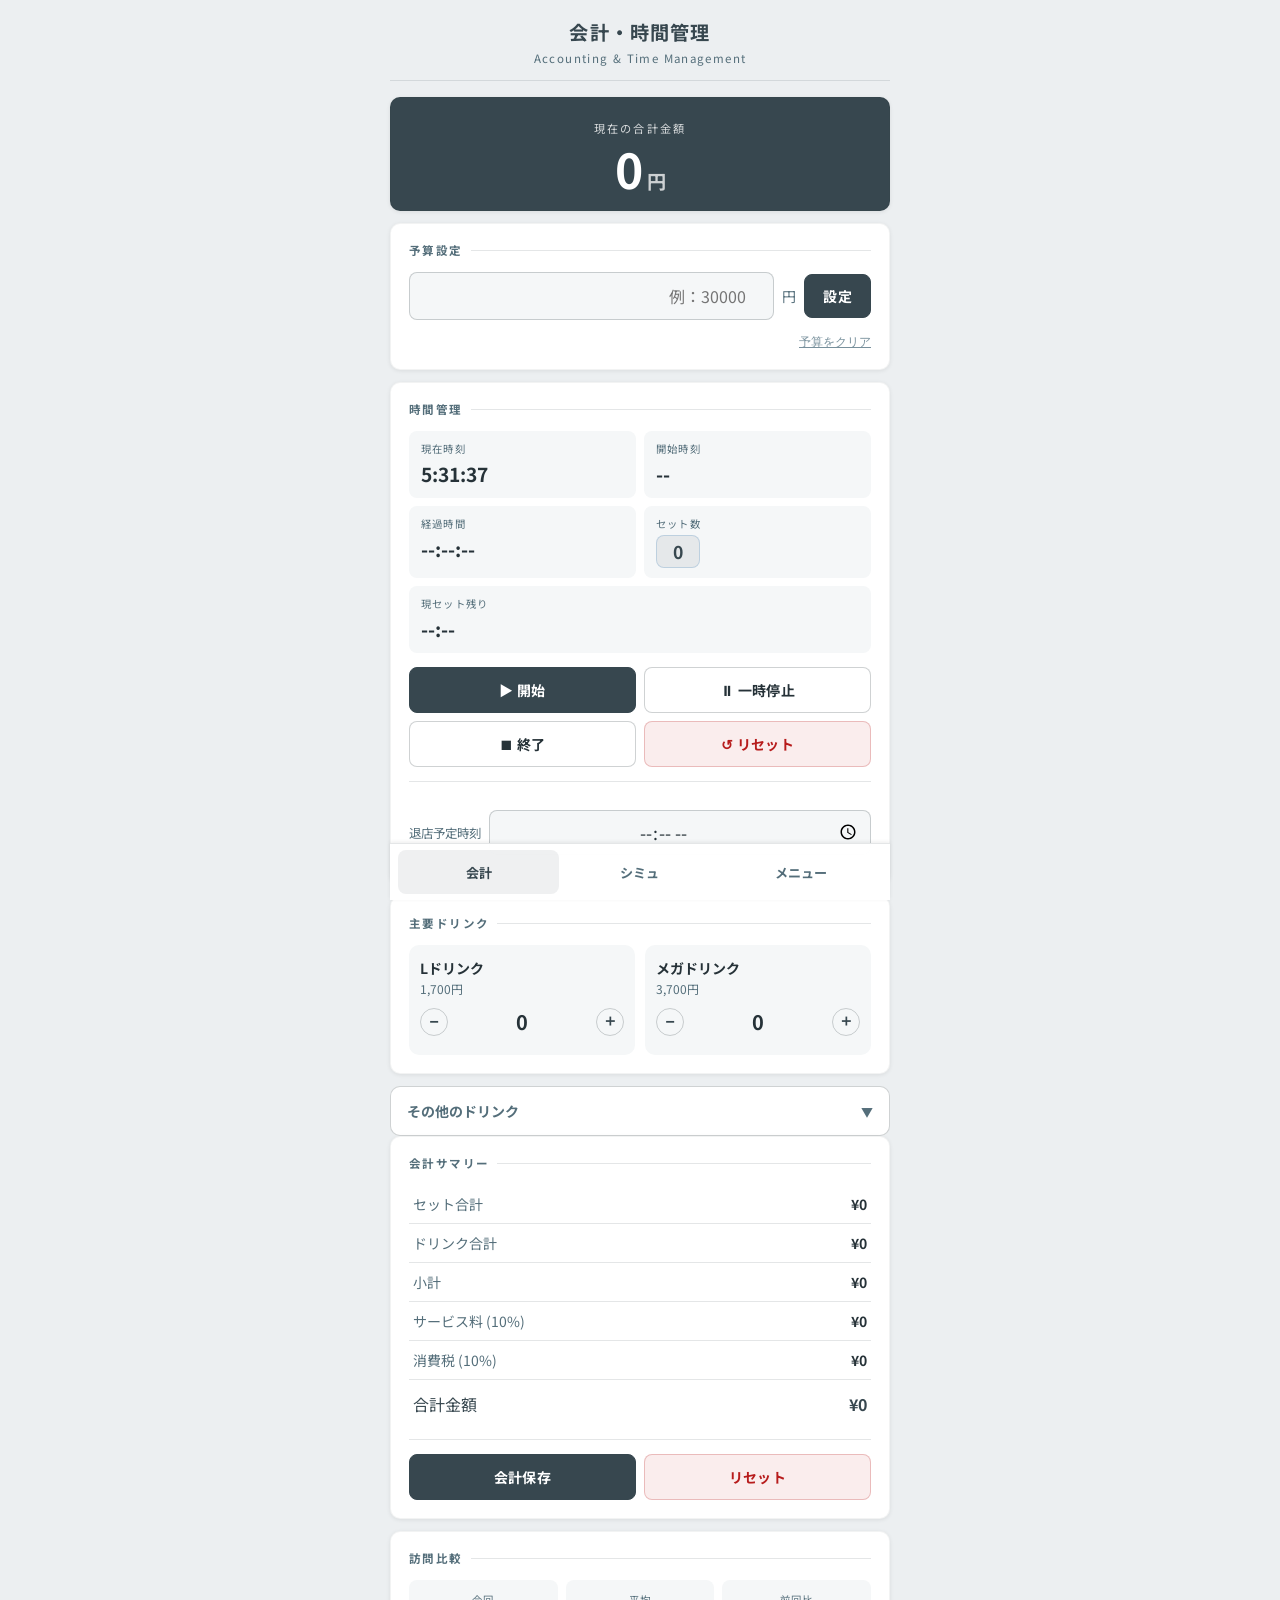
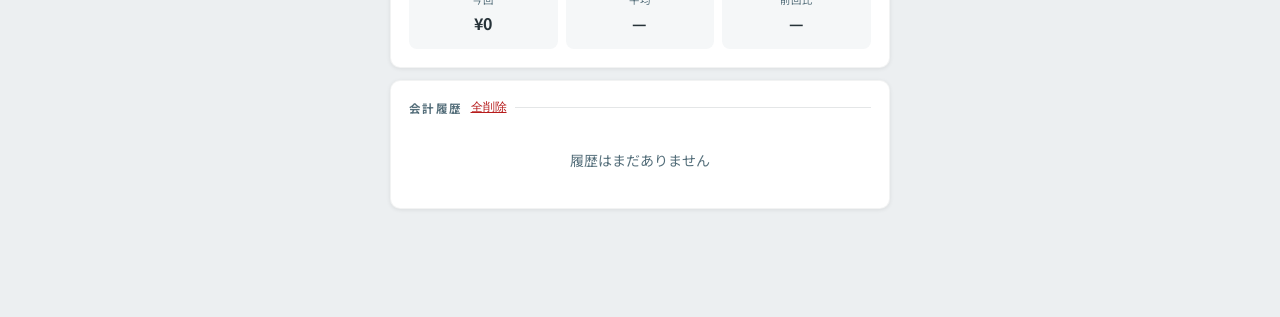
==== commit 39aa0530: "Apply light theme and bottom tabs" ====
--- a/index.html
+++ b/index.html
@@ -350,18 +350,6 @@
     .history-empty { text-align: center; color: var(--text-2); font-size: 0.875rem; padding: 20px; }
     .history-clear-btn { font-size: 0.75rem; color: var(--error); background: none; border: none; cursor: pointer; text-decoration: underline; }
 
-    /* ── 下部固定バー ── */
-    .fixed-bottom-bar {
-      position: fixed; bottom: 0; left: 50%; transform: translateX(-50%);
-      width: 100%; max-width: 500px;
-      background: rgba(28,31,39,0.97);
-      backdrop-filter: blur(12px);
-      border-top: 1px solid var(--divider);
-      padding: 10px 12px;
-      display: flex; gap: 8px;
-      z-index: 1000;
-    }
-    .fixed-bottom-bar .btn { flex: 1; font-size: 0.8rem; padding: 11px 4px; }
     .btn-save { background: var(--primary); color: var(--primary-on); font-weight: 700; }
     .btn-save:hover { opacity: 0.88; }
 
@@ -388,7 +376,7 @@
       .compare-grid { grid-template-columns: 1fr 1fr; }
     }
   </style>
-  <link rel="stylesheet" href="theme.css?v=2.14">
+  <link rel="stylesheet" href="theme.css?v=2.15">
 </head>
 <body>
 <div class="container">
@@ -489,6 +477,10 @@
       <tr><td>消費税 (10%)</td><td id="tax">¥0</td></tr>
       <tr class="total-row"><td>合計金額</td><td id="grand_total_summary">¥0</td></tr>
     </table>
+    <div class="card-actions">
+      <button class="btn btn-save" id="saveHistoryBtn">会計保存</button>
+      <button class="btn btn-danger" id="resetAllButton">リセット</button>
+    </div>
   </div>
 
   <!-- 訪問比較 -->
@@ -512,13 +504,11 @@
 
 </div>
 
-<div class="fixed-bottom-bar">
-  <button class="btn btn-danger" id="resetAllButton">リセット</button>
-  <button class="btn btn-save"   id="saveHistoryBtn">💾 会計保存</button>
-  <button class="btn nav-current" disabled>会計</button>
-  <button class="btn btn-ghost"  onclick="window.location.href='simulation.html'">シミュ</button>
-  <button class="btn btn-ghost"  onclick="window.location.href='menu.html'">メニュー</button>
-</div>
+<nav class="bottom-tabs" aria-label="画面切り替え">
+  <button class="bottom-tab tab-current" type="button" disabled>会計</button>
+  <a class="bottom-tab" href="simulation.html">シミュ</a>
+  <a class="bottom-tab" href="menu.html">メニュー</a>
+</nav>
 
 <script>
 (function () {
@@ -1018,7 +1008,7 @@
 
     if ('serviceWorker' in navigator) {
       window.addEventListener('load', () => {
-        navigator.serviceWorker.register('./service-worker.js?v=2.14', { updateViaCache: 'none' })
+        navigator.serviceWorker.register('./service-worker.js?v=2.15', { updateViaCache: 'none' })
           .then(reg => {
             reg.update();
             reg.addEventListener('updatefound', () => {
--- a/theme.css
+++ b/theme.css
@@ -1,26 +1,26 @@
 :root {
-  --bg: #101418;
-  --surface: #181c20;
-  --surface-hi: #20252b;
-  --primary: #9fcaff;
-  --primary-on: #003258;
-  --primary-cont: #173b57;
-  --primary-txt: #d1e8ff;
-  --primary-dim: rgba(159, 202, 255, 0.13);
-  --secondary: #79d0c4;
-  --error: #ffb4ab;
-  --error-cont: rgba(255, 180, 171, 0.13);
-  --success: #8ddaa0;
-  --warning: #ffd98f;
-  --text-1: #e4e9ef;
-  --text-2: #a8b2bf;
-  --text-3: #6f7986;
-  --divider: rgba(228, 233, 239, 0.09);
-  --outline: rgba(228, 233, 239, 0.15);
-  --radius: 8px;
+  --bg: #eceff1;
+  --surface: #ffffff;
+  --surface-hi: #f5f7f8;
+  --primary: #37474f;
+  --primary-on: #ffffff;
+  --primary-cont: #37474f;
+  --primary-txt: #ffffff;
+  --primary-dim: rgba(55, 71, 79, 0.08);
+  --secondary: #546e7a;
+  --error: #b71c1c;
+  --error-cont: rgba(183, 28, 28, 0.08);
+  --success: #2e7d32;
+  --warning: #b26a00;
+  --text-1: #263238;
+  --text-2: #546e7a;
+  --text-3: #78909c;
+  --divider: rgba(38, 50, 56, 0.12);
+  --outline: rgba(38, 50, 56, 0.22);
+  --radius: 10px;
   --r: var(--radius);
-  --r-sm: 6px;
-  --shadow-1: 0 1px 2px rgba(0, 0, 0, 0.34), 0 2px 8px rgba(0, 0, 0, 0.22);
+  --r-sm: 8px;
+  --shadow-1: 0 1px 4px rgba(0, 0, 0, 0.08);
   --font: 'Noto Sans JP', sans-serif;
   --accent-orange: var(--warning);
   --accent-green: var(--success);
@@ -76,7 +76,7 @@
 
 header .subtitle {
   margin-top: 4px;
-  color: var(--text-2);
+  color: var(--secondary);
   font-size: 0.72rem;
   letter-spacing: 0.12em;
 }
@@ -86,7 +86,7 @@
   width: 100%;
   margin-bottom: 12px;
   padding: 16px;
-  border: 1px solid rgba(228, 233, 239, 0.04);
+  border: 1px solid rgba(38, 50, 56, 0.06);
   border-radius: var(--radius);
   background: var(--surface);
   box-shadow: var(--shadow-1);
@@ -100,7 +100,7 @@
   margin: 0 0 14px;
   padding: 0;
   background: transparent;
-  color: var(--text-2);
+  color: var(--secondary);
   font-size: 0.72rem;
   font-weight: 700;
   letter-spacing: 0.12em;
@@ -140,12 +140,12 @@
 
 .btn-ghost {
   border: 1px solid var(--outline);
-  background: var(--surface-hi);
+  background: var(--surface);
   color: var(--text-1);
 }
 
 .btn-danger {
-  border: 1px solid rgba(255, 180, 171, 0.36);
+  border: 1px solid rgba(183, 28, 28, 0.24);
   background: var(--error-cont);
   color: var(--error);
 }
@@ -157,16 +157,64 @@
   opacity: 0.9;
 }
 
-.nav-current,
-.nav-current:hover {
-  border: 1px solid rgba(159, 202, 255, 0.45);
+.card-actions {
+  display: grid;
+  grid-template-columns: 1fr 1fr;
+  gap: 8px;
+  margin-top: 14px;
+  padding-top: 14px;
+  border-top: 1px solid var(--divider);
+}
+
+.card-actions .btn:only-child {
+  grid-column: 1 / -1;
+}
+
+.bottom-tabs {
+  position: fixed;
+  right: 0;
+  bottom: 0;
+  left: 0;
+  z-index: 1000;
+  display: grid;
+  grid-template-columns: repeat(3, minmax(0, 1fr));
+  gap: 0;
+  width: min(100%, 500px);
+  margin: 0 auto;
+  padding: 6px 8px max(6px, env(safe-area-inset-bottom));
+  border-top: 1px solid var(--divider);
+  background: rgba(255, 255, 255, 0.98);
+  box-shadow: 0 -1px 4px rgba(0, 0, 0, 0.08);
+}
+
+.bottom-tab {
+  display: flex;
+  align-items: center;
+  justify-content: center;
+  min-height: 44px;
+  border: 0;
+  border-radius: var(--r-sm);
+  background: transparent;
+  color: var(--secondary);
+  font-family: var(--font);
+  font-size: 0.82rem;
+  font-weight: 700;
+  text-align: center;
+  text-decoration: none;
+}
+
+.bottom-tab:hover {
   background: var(--primary-dim);
   color: var(--primary);
+}
+
+.tab-current,
+.tab-current:hover,
+.tab-current:disabled {
+  background: var(--primary-dim);
+  color: var(--primary);
+  cursor: default;
   opacity: 1;
-  cursor: default;
-}
-
-.nav-current:disabled {
   -webkit-text-fill-color: var(--primary);
 }
 
@@ -175,12 +223,13 @@
   width: 100%;
   margin: 0 0 12px;
   padding: 10px 14px;
-  border: 1px solid rgba(159, 202, 255, 0.34);
+  border: 1px solid rgba(55, 71, 79, 0.18);
   border-radius: var(--r-sm);
-  background: var(--primary-dim);
+  background: var(--surface);
   color: var(--primary);
   text-align: center;
   font-size: 0.82rem;
+  box-shadow: var(--shadow-1);
 }
 
 #updateButton {
@@ -191,32 +240,18 @@
   font-size: 0.8rem;
 }
 
-.fixed-bottom-bar {
-  position: fixed;
-  right: 0;
-  bottom: 0;
-  left: 0;
-  transform: none;
-  z-index: 1000;
-  display: flex;
-  gap: 6px;
-  width: min(100%, 500px);
-  margin: 0 auto;
-  padding: 10px 12px max(10px, env(safe-area-inset-bottom));
-  border-top: 1px solid var(--divider);
-  background: rgba(24, 28, 32, 0.97);
-  box-shadow: 0 -4px 16px rgba(0, 0, 0, 0.22);
-  backdrop-filter: blur(12px);
-}
-
-.fixed-bottom-bar .btn {
-  flex: 1 1 0;
-  min-width: 0;
-  min-height: 40px;
-  padding: 10px 4px;
-  border-radius: var(--r-sm);
-  font-size: 0.78rem;
-  white-space: nowrap;
+.menu-content {
+  margin-top: 0;
+}
+
+.menu-list li {
+  border-bottom-color: var(--divider);
+}
+
+@media (max-width: 380px) {
+  .card-actions {
+    grid-template-columns: 1fr;
+  }
 }
 
 @media (min-width: 600px) {
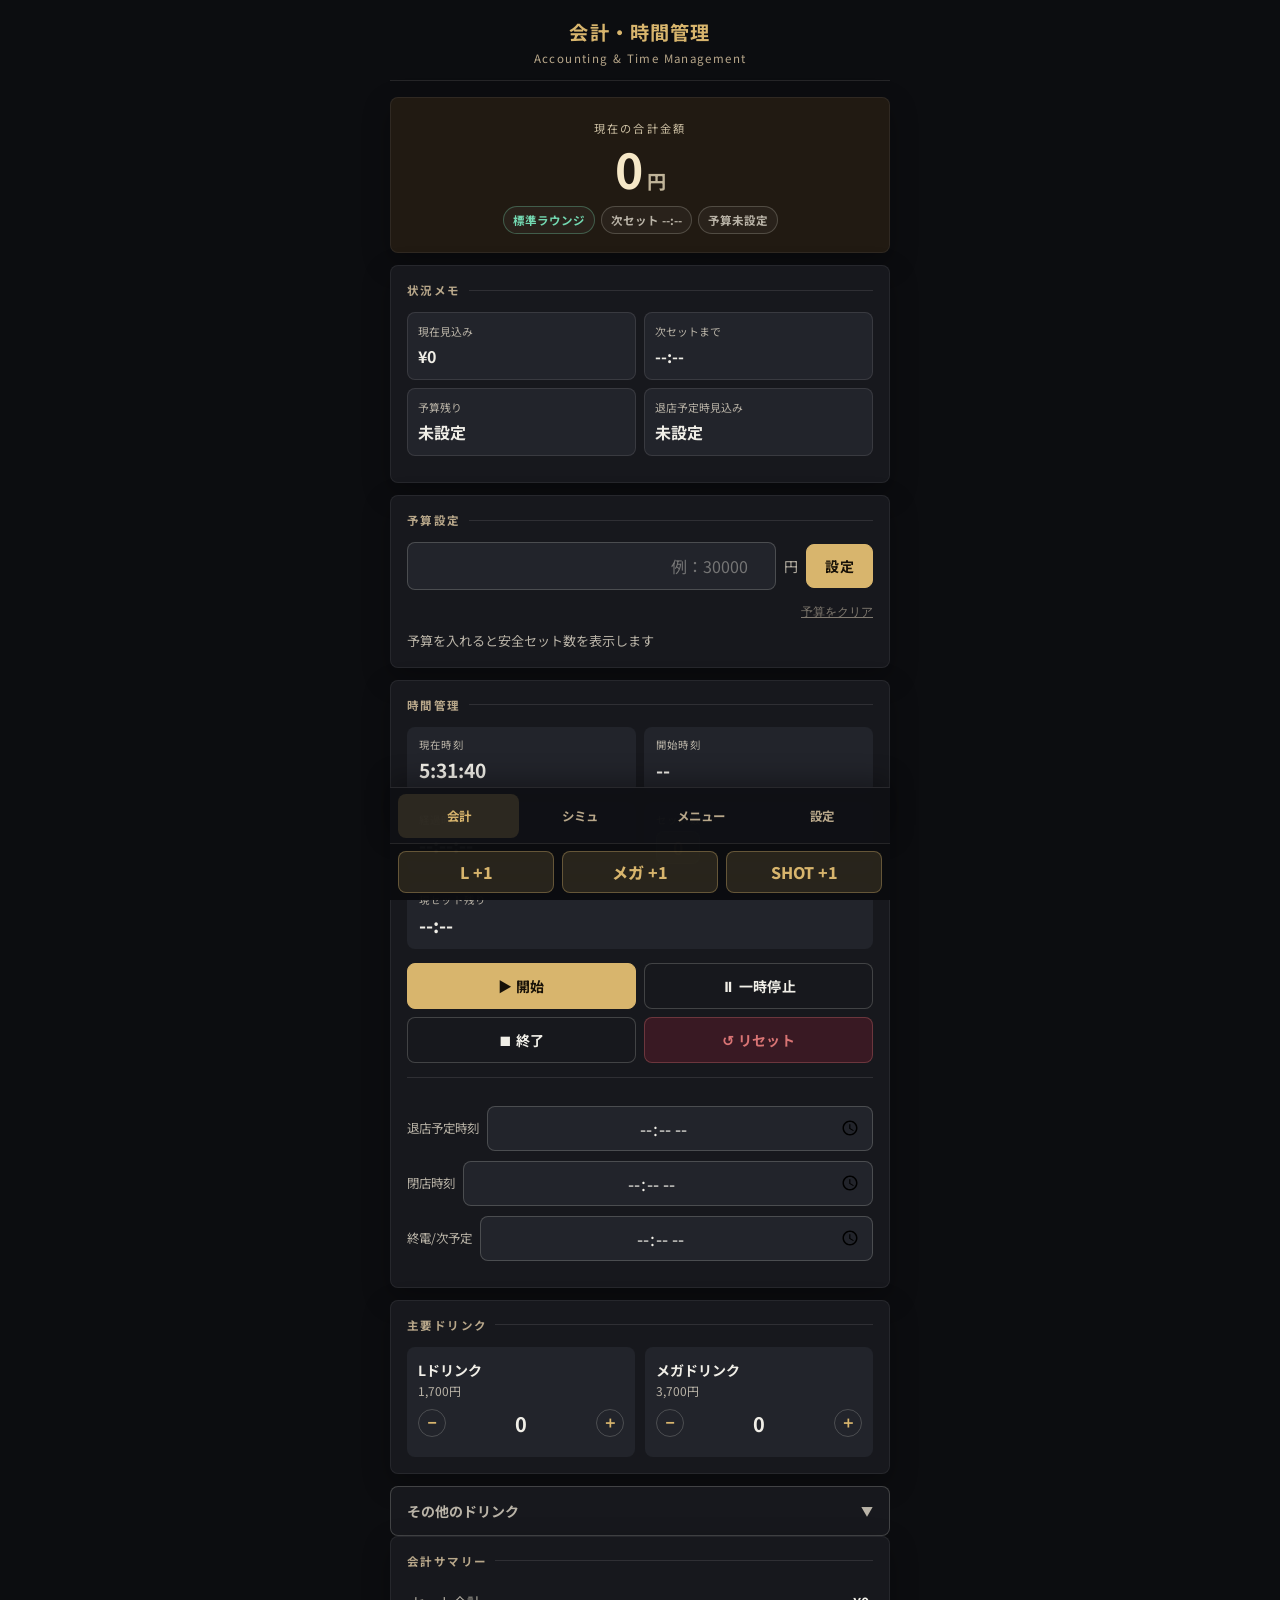
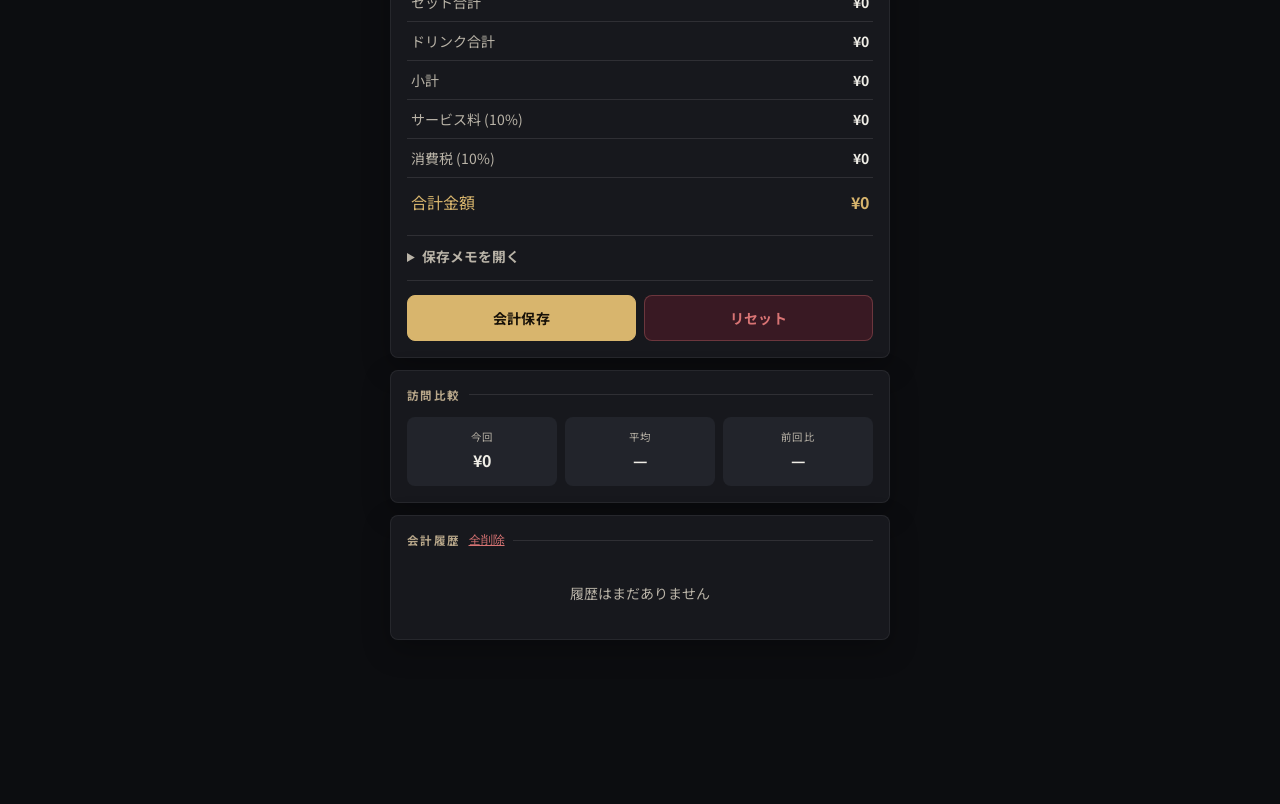
==== commit a2002cd6: "Add lounge visit management update" ====
--- a/index.html
+++ b/index.html
@@ -376,9 +376,10 @@
       .compare-grid { grid-template-columns: 1fr 1fr; }
     }
   </style>
-  <link rel="stylesheet" href="theme.css?v=2.15">
+  <link rel="stylesheet" href="theme.css?v=2.16">
+  <script src="app-core.js?v=2.16"></script>
 </head>
-<body>
+<body class="has-quick-add">
 <div class="container">
 
   <header>
@@ -387,13 +388,18 @@
   </header>
 
   <div id="updateNotification">
-    新バージョンがあります <button id="updateButton">今すぐ更新</button>
+    v2.16 の更新があります <button id="updateButton">今すぐ更新</button>
   </div>
 
   <!-- 現在合計 + 予算バー + あと何杯 -->
   <div class="card" id="current-total-card">
     <div id="current-total-label">現在の合計金額</div>
     <div id="current_grand_total">0<span>円</span></div>
+    <div class="status-chip-row" id="status-chip-row">
+      <span class="status-chip safe" id="store-chip">標準ラウンジ</span>
+      <span class="status-chip" id="next-set-chip">次セット --:--</span>
+      <span class="status-chip" id="budget-chip">予算未設定</span>
+    </div>
     <div id="budget-bar-wrap">
       <div class="budget-label-row">
         <span>予算 <span id="budget-label-amount"></span></span>
@@ -408,6 +414,17 @@
     </div>
   </div>
 
+  <div class="card status-card">
+    <div class="card-title">状況メモ</div>
+    <div class="status-grid">
+      <div class="status-item"><span>現在見込み</span><strong id="status-current-total">¥0</strong></div>
+      <div class="status-item"><span>次セットまで</span><strong id="status-next-set">--:--</strong></div>
+      <div class="status-item"><span>予算残り</span><strong id="status-budget-left">未設定</strong></div>
+      <div class="status-item"><span>退店予定時見込み</span><strong id="status-checkout-total">未設定</strong></div>
+    </div>
+    <div id="constraint-alert" class="constraint-alert"></div>
+  </div>
+
   <!-- 予算設定 -->
   <div class="card">
     <div class="card-title">予算設定</div>
@@ -419,6 +436,7 @@
     <div style="text-align:right;margin-top:6px;">
       <button class="budget-clear-btn" id="budget-clear-btn">予算をクリア</button>
     </div>
+    <div class="budget-insight" id="budget-insight">予算を入れると安全セット数を表示します</div>
   </div>
 
   <!-- 時間管理 + 退店逆算 -->
@@ -442,6 +460,14 @@
         <label>退店予定時刻</label>
         <input type="time" class="checkout-time-input" id="checkout-time-input">
       </div>
+      <div class="checkout-input-row">
+        <label>閉店時刻</label>
+        <input type="time" class="checkout-time-input" id="closing-time-input">
+      </div>
+      <div class="checkout-input-row">
+        <label>終電/次予定</label>
+        <input type="time" class="checkout-time-input" id="next-plan-time-input">
+      </div>
       <div id="checkout-result">
         <div class="checkout-row"><span class="cr-label">退店まで</span><span class="cr-val" id="co-timeleft"></span></div>
         <div class="checkout-row"><span class="cr-label">追加セット数</span><span class="cr-val" id="co-extra-sets"></span></div>
@@ -473,10 +499,21 @@
       <tr><td>セット合計</td><td id="set_sum">¥0</td></tr>
       <tr><td>ドリンク合計</td><td id="drink_sum">¥0</td></tr>
       <tr><td>小計</td><td id="subtotal_summary">¥0</td></tr>
-      <tr><td>サービス料 (10%)</td><td id="service">¥0</td></tr>
-      <tr><td>消費税 (10%)</td><td id="tax">¥0</td></tr>
+      <tr><td id="service_label">サービス料</td><td id="service">¥0</td></tr>
+      <tr><td id="tax_label">消費税</td><td id="tax">¥0</td></tr>
       <tr class="total-row"><td>合計金額</td><td id="grand_total_summary">¥0</td></tr>
     </table>
+    <details class="save-details">
+      <summary>保存メモを開く</summary>
+      <div class="save-form">
+        <label>店名<input id="visit-store-name" type="text" placeholder="店名"></label>
+        <label>キャスト名<input id="visit-cast-name" type="text" placeholder="任意"></label>
+        <label class="check-row"><input id="visit-nominated" type="checkbox"> 指名あり</label>
+        <label>満足度<select id="visit-satisfaction"><option value="">未選択</option><option>高</option><option>普通</option><option>低</option></select></label>
+        <label>実請求額<input id="visit-actual-total" type="number" placeholder="予測と同じなら空欄" min="0" step="100"></label>
+        <label class="wide">メモ<textarea id="visit-memo" rows="3" placeholder="個人メモはここだけに保存"></textarea></label>
+      </div>
+    </details>
     <div class="card-actions">
       <button class="btn btn-save" id="saveHistoryBtn">会計保存</button>
       <button class="btn btn-danger" id="resetAllButton">リセット</button>
@@ -508,35 +545,38 @@
   <button class="bottom-tab tab-current" type="button" disabled>会計</button>
   <a class="bottom-tab" href="simulation.html">シミュ</a>
   <a class="bottom-tab" href="menu.html">メニュー</a>
+  <a class="bottom-tab" href="settings.html">設定</a>
 </nav>
+
+<div class="quick-add-bar" aria-label="クイック追加">
+  <button type="button" data-quick-id="ldrink">L +1</button>
+  <button type="button" data-quick-id="megadrink">メガ +1</button>
+  <button type="button" data-quick-id="shot">SHOT +1</button>
+</div>
+
+<div class="undo-toast" id="undo-toast" role="status">
+  <span id="undo-message">変更しました</span>
+  <button type="button" id="undo-button">Undo</button>
+</div>
+
+<div class="sheet-backdrop" id="confirm-sheet" aria-hidden="true">
+  <div class="confirm-sheet-panel">
+    <div class="confirm-title" id="confirm-title">確認</div>
+    <div class="confirm-message" id="confirm-message">実行しますか？</div>
+    <div class="confirm-actions">
+      <button type="button" class="btn btn-ghost" id="confirm-cancel">キャンセル</button>
+      <button type="button" class="btn btn-danger" id="confirm-ok">実行</button>
+    </div>
+  </div>
+</div>
 
 <script>
 (function () {
   /* ── 定数 ── */
-  const SET_MIN = 40;
-  const MS_S = 1000, MS_M = 60000, SET_MS = SET_MIN * MS_M;
+  const MS_S = 1000, MS_M = 60000;
   const MAX_CUSTOM = 5;
-  const SVC = 0.10, TAX = 0.10;
-  const SET_A = 2500, SET_B = 3000;
   const KEY_HIST   = 'accounting_history';
   const KEY_TIMER  = 'timer_state';
-  const KEY_BUDGET = 'budget_setting';
-  const KEY_CHECKOUT = 'checkout_time';
-
-  const CALC_DRINKS = [
-    { name: 'Lドリンク',   price: 1700 },
-    { name: 'メガドリンク', price: 3700 },
-    { name: 'SHOT',        price: 1500 },
-    { name: 'ゲストSHOT',  price: 1000 },
-  ];
-
-  const DRINKS = [
-    { id: 'ldrink',    name: 'Lドリンク',   price: 1700, type: 'main' },
-    { id: 'megadrink', name: 'メガドリンク', price: 3700, type: 'main' },
-    { id: 'shot',      name: 'SHOT',        price: 1500, type: 'other' },
-    { id: 'guestshot', name: 'ゲストSHOT',  price: 1000, type: 'other' },
-    { id: 'karaoke',   name: 'カラオケ5曲', price: 1000, type: 'other' },
-  ];
 
   const $  = id => document.getElementById(id);
   const pad = n  => String(n).padStart(2, '0');
@@ -548,40 +588,43 @@
   };
 
   /* ── 状態 ── */
+  let activeProfile = AppCore.getActiveProfile();
+  let DRINKS = activeProfile.drinks;
+  let CALC_DRINKS = activeProfile.drinks.slice(0, 4);
   let drinkQty  = {}, customCount = 0, customDefs = {};
   let timerId   = null, tsStart = null, tsPaused = 0, setCount = 0;
   let budget    = 0;
   let swNewWorker;
+  let constraints = { checkout: '', closing: '', nextPlan: '' };
+  let lastAction = null, undoTimer = null;
+  let pendingConfirm = null;
+
+  function setMs() { return Math.max(1, Number(activeProfile.setMinutes) || 40) * MS_M; }
 
   /* ━━━━━ 合計計算 ━━━━━ */
   function calcTotal() {
-    let setTotal = setCount >= 1 ? SET_A + (setCount - 1) * SET_B : 0;
-    let drinkTotal = 0;
-    [...DRINKS, ...Object.values(customDefs)].forEach(d => {
-      const qty   = drinkQty[d.id] || 0;
-      const price = d.id.startsWith('custom_') ? (customDefs[d.id]?.price || 0) : d.price;
-      drinkTotal += price * qty;
-    });
-
-    const sub      = setTotal + drinkTotal;
-    const svc      = Math.floor(sub * SVC);
-    const subSvc   = sub + svc;
-    const tax      = Math.floor(subSvc * TAX);
-    const total    = Math.round((subSvc + tax) / 100) * 100;
+    const bill = AppCore.calculateBill(activeProfile, setCount, drinkQty, customDefs, {});
+    const { total, setTotal, drinkTotal, subtotal, service, tax } = bill;
 
     $('current_grand_total').innerHTML = `${fmtNum(total)}<span>円</span>`;
     $('total_sets').textContent   = setCount;
     $('set_sum').textContent      = fmtMoney(setTotal);
     $('drink_sum').textContent    = fmtMoney(drinkTotal);
-    $('subtotal_summary').textContent = fmtMoney(sub);
-    $('service').textContent      = fmtMoney(svc);
+    $('subtotal_summary').textContent = fmtMoney(subtotal);
+    $('service_label').textContent = `サービス料 (${Math.round(activeProfile.serviceRate * 100)}%)`;
+    $('tax_label').textContent = `消費税 (${Math.round(activeProfile.taxRate * 100)}%)`;
+    $('service').textContent      = fmtMoney(service);
     $('tax').textContent          = fmtMoney(tax);
     $('grand_total_summary').textContent = fmtMoney(total);
+    $('store-chip').textContent = activeProfile.name;
+    $('status-current-total').textContent = fmtMoney(total);
 
     updateBudgetUI(total);
     updateCompare(total);
-
-    return { total, setTotal, drinkTotal, setCount };
+    updateStatus(total);
+    saveActiveSession();
+
+    return bill;
   }
 
   /* ━━━━━ ① 予算バー ━━━━━ */
@@ -601,7 +644,15 @@
   function updateBudgetUI(total) {
     const wrap = $('budget-bar-wrap');
     const calc = $('drink-calc-section');
-    if (!budget) { wrap.classList.remove('visible'); calc.classList.remove('visible'); return; }
+    if (!budget) {
+      wrap.classList.remove('visible');
+      calc.classList.remove('visible');
+      $('budget-chip').textContent = '予算未設定';
+      $('budget-chip').className = 'status-chip';
+      $('status-budget-left').textContent = '未設定';
+      $('budget-insight').textContent = '予算を入れると安全セット数を表示します';
+      return;
+    }
     wrap.classList.add('visible');
     $('budget-label-amount').textContent = fmtMoney(budget);
 
@@ -615,11 +666,24 @@
     if (remain >= 0) {
       remEl.textContent = `残り ${fmtMoney(remain)}`;
       remEl.style.color = ratio >= 0.8 ? 'var(--accent-orange)' : 'var(--accent-green)';
+      $('budget-chip').textContent = ratio >= 0.8 ? '予算80%超' : `残り ${fmtMoney(remain)}`;
+      $('budget-chip').className = `status-chip ${ratio >= 0.8 ? 'warn' : 'safe'}`;
+      $('status-budget-left').textContent = fmtMoney(remain);
     } else {
       remEl.textContent = `超過 ${fmtMoney(Math.abs(remain))}`;
       remEl.style.color = 'var(--accent-red)';
+      $('budget-chip').textContent = `予算超過 ${fmtMoney(Math.abs(remain))}`;
+      $('budget-chip').className = 'status-chip danger';
+      $('status-budget-left').textContent = `超過 ${fmtMoney(Math.abs(remain))}`;
     }
     $('budget-alert').className = remain < 0 ? 'show' : '';
+
+    const setUnit = Math.round(activeProfile.extensionSetPrice * (1 + activeProfile.serviceRate) * (1 + activeProfile.taxRate) / 100) * 100;
+    const safeSets = remain > 0 && setUnit > 0 ? Math.floor(remain / setUnit) : 0;
+    const safeMinutes = safeSets * activeProfile.setMinutes;
+    $('budget-insight').textContent = remain > 0
+      ? `あと約${safeSets}セット / ${safeMinutes}分は安全圏です`
+      : '予算を超過しています。追加注文前に会計確認してください。';
 
     /* ② あと何杯 */
     if (remain > 0) {
@@ -627,7 +691,7 @@
       const grid = $('drink-calc-grid');
       grid.innerHTML = '';
       CALC_DRINKS.forEach(d => {
-        const costPerDrink = Math.ceil(d.price * 1.21 / 100) * 100;
+        const costPerDrink = Math.ceil(d.price * (1 + activeProfile.serviceRate) * (1 + activeProfile.taxRate) / 100) * 100;
         const can = Math.floor(remain / costPerDrink);
         const el  = document.createElement('div');
         el.className = 'drink-calc-item';
@@ -660,11 +724,43 @@
     $('compare-diff-sub').textContent = `前回 ${fmtMoney(last)}`;
   }
 
+  function updateStatus(total) {
+    let rem = null;
+    if (tsStart) {
+      const elapsed = (Date.now() - tsStart) + tsPaused;
+      rem = setMs() - (elapsed % setMs());
+    } else if (tsPaused > 0) {
+      rem = setMs() - (tsPaused % setMs());
+    }
+    if (rem !== null) {
+      const rm = Math.floor(rem / MS_M);
+      const rs = Math.floor((rem % MS_M) / MS_S);
+      const text = `${pad(rm)}:${pad(rs)}`;
+      $('status-next-set').textContent = text;
+      $('next-set-chip').textContent = `次セット ${text}`;
+      $('next-set-chip').className = `status-chip ${rm < 5 ? 'danger' : rm < 10 ? 'warn' : 'safe'}`;
+    } else {
+      $('status-next-set').textContent = '--:--';
+      $('next-set-chip').textContent = '次セット --:--';
+      $('next-set-chip').className = 'status-chip';
+    }
+    if (!constraints.checkout) $('status-checkout-total').textContent = '未設定';
+  }
+
   /* ━━━━━ ③ 退店逆算 ━━━━━ */
   function updateCheckout() {
-    const val   = $('checkout-time-input').value;
+    constraints.checkout = $('checkout-time-input').value;
+    constraints.closing = $('closing-time-input').value;
+    constraints.nextPlan = $('next-plan-time-input').value;
+    const val   = constraints.checkout;
     const resEl = $('checkout-result');
-    if (!val || !tsStart) { resEl.classList.remove('visible'); return; }
+    if (!val || !tsStart) {
+      resEl.classList.remove('visible');
+      $('status-checkout-total').textContent = val ? '開始後に表示' : '未設定';
+      updateConstraints();
+      saveActiveSession();
+      return;
+    }
 
     const now    = new Date();
     const [hh, mm] = val.split(':').map(Number);
@@ -681,20 +777,53 @@
     $('co-timeleft').textContent = h > 0 ? `${h}時間${m}分` : `${m}分`;
 
     const elapsed  = (Date.now() - tsStart) + tsPaused;
-    const remInSet = SET_MS - (elapsed % SET_MS);
+    const remInSet = setMs() - (elapsed % setMs());
     const msAfter  = msLeft - remInSet;
-    const extra    = msAfter > 0 ? Math.ceil(msAfter / SET_MS) : 0;
+    const extra    = msAfter > 0 ? Math.ceil(msAfter / setMs()) : 0;
 
     $('co-extra-sets').textContent = extra > 0 ? `+${extra}セット` : '追加なし';
     $('co-extra-sets').className   = 'cr-val ' + (extra > 0 ? 'warn' : 'safe');
 
-    const extraCostTax = extra > 0 ? Math.round(extra * SET_B * 1.21 / 100) * 100 : 0;
+    const extraCostTax = extra > 0 ? Math.round(extra * activeProfile.extensionSetPrice * (1 + activeProfile.serviceRate) * (1 + activeProfile.taxRate) / 100) * 100 : 0;
     $('co-extra-cost').textContent = extra > 0 ? `+${fmtMoney(extraCostTax)}` : '—';
     $('co-extra-cost').className   = 'cr-val ' + (extra > 0 ? 'warn' : 'safe');
 
     const rm = Math.floor(remInSet / MS_M), rs = Math.floor((remInSet % MS_M) / MS_S);
     $('co-next-set').textContent = `${pad(rm)}:${pad(rs)}`;
     $('co-next-set').className   = 'cr-val ' + (rm < 5 ? 'danger' : 'safe');
+    $('status-checkout-total').textContent = fmtMoney(calcTotal().total + extraCostTax);
+    updateConstraints();
+    saveActiveSession();
+  }
+
+  function timeToTarget(value) {
+    if (!value) return null;
+    const now = new Date();
+    const [hh, mm] = value.split(':').map(Number);
+    const target = new Date(now);
+    target.setHours(hh, mm, 0, 0);
+    if (target <= now) target.setDate(target.getDate() + 1);
+    return target - now;
+  }
+
+  function updateConstraints() {
+    const entries = [
+      ['退店予定', constraints.checkout],
+      ['閉店', constraints.closing],
+      ['終電/次予定', constraints.nextPlan],
+    ].map(([label, value]) => ({ label, value, ms: timeToTarget(value) }))
+      .filter(x => x.ms !== null)
+      .sort((a, b) => a.ms - b.ms);
+    const alert = $('constraint-alert');
+    if (!entries.length) {
+      alert.textContent = '';
+      alert.className = 'constraint-alert';
+      return;
+    }
+    const first = entries[0];
+    const mins = Math.floor(first.ms / MS_M);
+    alert.textContent = `最短制約: ${first.label}まで ${Math.floor(mins / 60)}時間${mins % 60}分`;
+    alert.className = `constraint-alert ${mins < 30 ? 'danger' : mins < 60 ? 'warn' : 'safe'}`;
   }
 
   /* ━━━━━ ドリンクUI ━━━━━ */
@@ -760,10 +889,11 @@
         <button class="minus-button" data-id="${id}">−</button>
       </div>
       <span class="accordion-item-total">${qty > 0 && price > 0 ? fmtMoney(price * qty) : ''}</span>`;
-    el.querySelector('.custom-drink-name-input').addEventListener('input', e => { customDefs[id].name = e.target.value; });
+    el.querySelector('.custom-drink-name-input').addEventListener('input', e => { customDefs[id].name = e.target.value; saveActiveSession(); });
     el.querySelector('.custom-drink-price-input').addEventListener('input', e => {
       customDefs[id].price = parseInt(e.target.value) || 0;
       updateQty(id, 0);
+      saveActiveSession();
     });
     el.querySelector('.minus-button').addEventListener('click', e => updateQty(e.target.dataset.id, -1));
     el.querySelector('.plus-button').addEventListener('click',  e => updateQty(e.target.dataset.id,  1));
@@ -792,7 +922,8 @@
     calcTotal();
   }
 
-  function updateQty(id, delta) {
+  function updateQty(id, delta, options = {}) {
+    const before = drinkQty[id] || 0;
     drinkQty[id] = Math.max(0, (drinkQty[id] || 0) + delta);
     const qty = drinkQty[id];
     const def = DRINKS.find(d => d.id === id) || customDefs[id];
@@ -813,6 +944,11 @@
       acc.querySelector('.accordion-item-total').textContent = qty > 0 && price > 0 ? fmtMoney(price * qty) : '';
     }
     calcTotal();
+    if (delta !== 0 && !options.silent) {
+      lastAction = { type: 'qty', id, before, after: qty, name: def.name || '項目' };
+      showUndo(`${def.name || '項目'}を${delta > 0 ? '追加' : '削除'}しました`);
+    }
+    saveActiveSession();
   }
 
   function addCustom() {
@@ -824,13 +960,106 @@
     const ndc = $('newDrinkRowsContainer');
     if (ndc) ndc.appendChild(mkCustom(id, '', 0));
     calcTotal();
+    saveActiveSession();
+  }
+
+  function showUndo(message) {
+    const toast = $('undo-toast');
+    $('undo-message').textContent = message;
+    toast.classList.add('show');
+    clearTimeout(undoTimer);
+    undoTimer = setTimeout(() => toast.classList.remove('show'), 4500);
+  }
+
+  function undoLastAction() {
+    if (!lastAction || lastAction.type !== 'qty') return;
+    const current = drinkQty[lastAction.id] || 0;
+    const delta = lastAction.before - current;
+    updateQty(lastAction.id, delta, { silent: true });
+    $('undo-toast').classList.remove('show');
+    lastAction = null;
+  }
+
+  function showConfirm(title, message, onOk) {
+    pendingConfirm = onOk;
+    $('confirm-title').textContent = title;
+    $('confirm-message').textContent = message;
+    $('confirm-sheet').classList.add('show');
+    $('confirm-sheet').setAttribute('aria-hidden', 'false');
+  }
+
+  function hideConfirm() {
+    pendingConfirm = null;
+    $('confirm-sheet').classList.remove('show');
+    $('confirm-sheet').setAttribute('aria-hidden', 'true');
   }
 
   /* ━━━━━ タイマー永続化 ━━━━━ */
   function saveTimer() {
     localStorage.setItem(KEY_TIMER, JSON.stringify({ tsStart, tsPaused, isRunning: tsStart !== null }));
+    saveActiveSession();
   }
   function clearTimer() { localStorage.removeItem(KEY_TIMER); }
+
+  function saveActiveSession() {
+    AppCore.saveSession({
+      profileId: activeProfile.id,
+      drinkQty,
+      customDefs,
+      customCount,
+      timer: { tsStart, tsPaused, isRunning: timerId !== null, setCount },
+      budget,
+      constraints,
+      form: {
+        storeName: $('visit-store-name')?.value || '',
+        castName: $('visit-cast-name')?.value || '',
+        nominated: $('visit-nominated')?.checked || false,
+        satisfaction: $('visit-satisfaction')?.value || '',
+        actualTotal: $('visit-actual-total')?.value || '',
+        memo: $('visit-memo')?.value || '',
+      },
+    });
+  }
+
+  function loadActiveSession() {
+    const session = AppCore.loadSession();
+    if (!session) return false;
+    if (session.profileId) {
+      AppCore.setActiveProfile(session.profileId);
+      activeProfile = AppCore.getActiveProfile();
+      DRINKS = activeProfile.drinks;
+      CALC_DRINKS = activeProfile.drinks.slice(0, 4);
+    }
+    drinkQty = session.drinkQty || {};
+    customDefs = session.customDefs || {};
+    customCount = session.customCount || Object.keys(customDefs).length;
+    budget = Number(session.budget) || 0;
+    constraints = Object.assign({ checkout: '', closing: '', nextPlan: '' }, session.constraints || {});
+    if (budget > 0) $('budget-input').value = budget;
+    $('checkout-time-input').value = constraints.checkout || '';
+    $('closing-time-input').value = constraints.closing || '';
+    $('next-plan-time-input').value = constraints.nextPlan || '';
+    if (session.form) {
+      $('visit-store-name').value = session.form.storeName || '';
+      $('visit-cast-name').value = session.form.castName || '';
+      $('visit-nominated').checked = Boolean(session.form.nominated);
+      $('visit-satisfaction').value = session.form.satisfaction || '';
+      $('visit-actual-total').value = session.form.actualTotal || '';
+      $('visit-memo').value = session.form.memo || '';
+    }
+    if (session.timer) {
+      tsPaused = session.timer.tsPaused || 0;
+      setCount = session.timer.setCount || 0;
+      if (session.timer.isRunning && session.timer.tsStart) {
+        tsStart = session.timer.tsStart;
+        $('start').textContent = new Date(tsStart).toLocaleTimeString('ja-JP');
+        timerId = setInterval(tick, 1000);
+      } else {
+        tsStart = null;
+      }
+    }
+    return true;
+  }
 
   function loadTimer() {
     try {
@@ -842,14 +1071,14 @@
         tsStart   = s.tsStart;
         $('start').textContent = new Date(tsStart).toLocaleTimeString('ja-JP');
         const elapsed = (Date.now() - tsStart) + tsPaused;
-        setCount = Math.max(1, Math.floor(elapsed / SET_MS) + 1);
+        setCount = Math.max(1, Math.floor(elapsed / setMs()) + 1);
         timerId  = setInterval(tick, 1000);
         tick(); calcTotal();
       } else if (!s.isRunning && tsPaused > 0) {
         const elapsed = tsPaused;
-        setCount = Math.max(1, Math.floor(elapsed / SET_MS) + 1);
+        setCount = Math.max(1, Math.floor(elapsed / setMs()) + 1);
         $('elapsed_time').textContent = fmtMs(elapsed);
-        const rem = SET_MS - (elapsed % SET_MS);
+        const rem = setMs() - (elapsed % setMs());
         $('remaining').textContent = `${pad(Math.floor(rem/MS_M))}:${pad(Math.floor((rem%MS_M)/MS_S))}`;
         $('start').textContent = new Date(Date.now() - elapsed).toLocaleTimeString('ja-JP');
         calcTotal();
@@ -866,10 +1095,10 @@
     const elapsed = (now.getTime() - tsStart) + tsPaused;
     $('elapsed_time').textContent = fmtMs(elapsed);
 
-    const newSet = Math.max(1, Math.floor(elapsed / SET_MS) + 1);
+    const newSet = Math.max(1, Math.floor(elapsed / setMs()) + 1);
     if (newSet !== setCount) { setCount = newSet; calcTotal(); }
 
-    const rem = SET_MS - (elapsed % SET_MS);
+    const rem = setMs() - (elapsed % setMs());
     const rm  = Math.floor(rem / MS_M);
     const rs  = Math.floor((rem % MS_M) / MS_S);
     $('remaining').textContent = `${pad(rm)}:${pad(rs)}`;
@@ -909,15 +1138,22 @@
   }
 
   function resetAll() {
-    if (!confirm('会計をリセットしますか？')) return;
-    endTimer();
-    drinkQty = {}; customDefs = {}; customCount = 0;
-    renderDrinks(); calcTotal();
+    showConfirm('会計リセット', 'タイマー、ドリンク、当日セッションをリセットします。履歴は残ります。', () => {
+      endTimer();
+      drinkQty = {}; customDefs = {}; customCount = 0; budget = 0;
+      $('budget-input').value = '';
+      constraints = { checkout: '', closing: '', nextPlan: '' };
+      $('checkout-time-input').value = '';
+      $('closing-time-input').value = '';
+      $('next-plan-time-input').value = '';
+      AppCore.clearSession();
+      renderDrinks(); calcTotal();
+    });
   }
 
   /* ━━━━━ 履歴 ━━━━━ */
   function loadHistory() {
-    try { return JSON.parse(localStorage.getItem(KEY_HIST) || '[]'); } catch(e) { return []; }
+    return AppCore.migrateHistory();
   }
 
   function renderHistory() {
@@ -928,14 +1164,29 @@
     [...hist].reverse().forEach(rec => {
       const d = new Date(rec.timestamp);
       const ds = `${d.getFullYear()}/${pad(d.getMonth()+1)}/${pad(d.getDate())} ${d.toLocaleTimeString('ja-JP')}`;
+      const diff = (rec.actualTotal || rec.total) - (rec.predictedTotal || rec.total);
       const el = document.createElement('div');
       el.className = 'history-item';
+      el.dataset.id = rec.id;
       el.innerHTML = `
         <div class="history-item-header">
-          <div class="history-item-date">${ds}</div>
-          <div class="history-item-total">${fmtMoney(rec.total)}</div>
+          <div>
+            <div class="history-item-date">${ds}</div>
+            <div class="history-store">${rec.storeName || '未設定'}${rec.castName ? ' / ' + rec.castName : ''}</div>
+          </div>
+          <div class="history-item-total">${fmtMoney(rec.actualTotal || rec.total)}</div>
         </div>
-        <div class="history-item-detail">${rec.sets}セット ／ ドリンク ${fmtMoney(rec.drinkTotal)} ／ サービス・税込</div>`;
+        <div class="history-item-detail">${rec.sets}セット ／ ドリンク ${fmtMoney(rec.drinkTotal)} ／ 予測差 ${diff === 0 ? '±0' : (diff > 0 ? '+' : '') + fmtMoney(diff)}</div>
+        <details class="history-note">
+          <summary>メモ</summary>
+          <div>満足度: ${rec.satisfaction || '未選択'} / 指名: ${rec.nominated ? 'あり' : 'なし'}</div>
+          <div>${rec.memo || 'メモなし'}</div>
+        </details>
+        <div class="history-actions">
+          <button type="button" data-action="copy">複製して開始</button>
+          <button type="button" data-action="sim">シミュへ転用</button>
+          <button type="button" data-action="edit">編集</button>
+        </div>`;
       list.appendChild(el);
     });
   }
@@ -944,7 +1195,26 @@
     const r = calcTotal();
     if (r.total === 0) { alert('合計が0円です'); return; }
     const hist = loadHistory();
-    hist.push({ timestamp: Date.now(), total: r.total, sets: r.setCount, drinkTotal: r.drinkTotal });
+    const actual = parseInt($('visit-actual-total').value) || r.total;
+    hist.push({
+      id: `hist_${Date.now()}`,
+      version: AppCore.APP_VERSION,
+      timestamp: Date.now(),
+      total: actual,
+      predictedTotal: r.total,
+      actualTotal: actual,
+      difference: actual - r.total,
+      sets: r.setCount,
+      drinkTotal: r.drinkTotal,
+      storeName: $('visit-store-name').value || activeProfile.name,
+      castName: $('visit-cast-name').value || '',
+      nominated: $('visit-nominated').checked,
+      satisfaction: $('visit-satisfaction').value,
+      memo: $('visit-memo').value,
+      profileSnapshot: AppCore.snapshotProfile(activeProfile),
+      items: r.rows,
+      session: { drinkQty: AppCore.clone(drinkQty), customDefs: AppCore.clone(customDefs), customCount, setCount },
+    });
     if (hist.length > 50) hist.shift();
     localStorage.setItem(KEY_HIST, JSON.stringify(hist));
     renderHistory(); updateCompare(r.total);
@@ -954,6 +1224,43 @@
     setTimeout(() => { btn.textContent = orig; btn.style.background = ''; }, 1500);
   }
 
+  function handleHistoryAction(e) {
+    const btn = e.target.closest('button[data-action]');
+    if (!btn) return;
+    const item = btn.closest('.history-item');
+    const rec = loadHistory().find(r => r.id === item.dataset.id);
+    if (!rec) return;
+    if (btn.dataset.action === 'copy') {
+      showConfirm('履歴から開始', '現在の会計内容を履歴の内容で置き換えます。', () => {
+        if (rec.profileSnapshot?.id) {
+          activeProfile = rec.profileSnapshot;
+          DRINKS = activeProfile.drinks || DRINKS;
+          CALC_DRINKS = DRINKS.slice(0, 4);
+        }
+        drinkQty = AppCore.clone(rec.session?.drinkQty || {});
+        customDefs = AppCore.clone(rec.session?.customDefs || {});
+        customCount = rec.session?.customCount || Object.keys(customDefs).length;
+        setCount = rec.session?.setCount || rec.sets || 0;
+        renderDrinks();
+        calcTotal();
+      });
+    }
+    if (btn.dataset.action === 'sim') {
+      AppCore.write('simulation_seed', rec);
+      location.href = 'simulation.html?from=history';
+    }
+    if (btn.dataset.action === 'edit') {
+      const actual = prompt('実請求額を入力してください', rec.actualTotal || rec.total);
+      if (actual === null) return;
+      rec.actualTotal = parseInt(actual) || rec.actualTotal || rec.total;
+      rec.total = rec.actualTotal;
+      rec.difference = rec.actualTotal - (rec.predictedTotal || rec.total);
+      localStorage.setItem(KEY_HIST, JSON.stringify(loadHistory().map(r => r.id === rec.id ? rec : r)));
+      renderHistory();
+      updateCompare(calcTotal().total);
+    }
+  }
+
   /* ━━━━━ アコーディオン ━━━━━ */
   function setupAccordion() {
     const h = $('otherDrinksAccordionHeader'), c = $('otherDrinksAccordionContent');
@@ -970,45 +1277,75 @@
   /* ━━━━━ 初期化 ━━━━━ */
   document.addEventListener('DOMContentLoaded', () => {
     loadBudget();
+    const restored = loadActiveSession();
+    $('visit-store-name').value = $('visit-store-name').value || activeProfile.name;
     renderDrinks();
     setupAccordion();
     calcTotal();
     renderHistory();
-    loadTimer();
+    if (!restored) loadTimer();
+    if (timerId) tick();
 
     $('checkout-time-input').addEventListener('change', updateCheckout);
     $('checkout-time-input').addEventListener('input', updateCheckout);
+    $('closing-time-input').addEventListener('change', updateCheckout);
+    $('closing-time-input').addEventListener('input', updateCheckout);
+    $('next-plan-time-input').addEventListener('change', updateCheckout);
+    $('next-plan-time-input').addEventListener('input', updateCheckout);
     $('pauseButton').addEventListener('click', pauseTimer);
     $('endButton').addEventListener('click', endTimer);
-    $('resetTimerButton').addEventListener('click', endTimer);
+    $('resetTimerButton').addEventListener('click', () => {
+      showConfirm('タイマーリセット', '時間だけをリセットします。ドリンク数量は残ります。', endTimer);
+    });
     $('resetAllButton').addEventListener('click', resetAll);
     $('saveHistoryBtn').addEventListener('click', saveBill);
+    $('history-list').addEventListener('click', handleHistoryAction);
+    $('undo-button').addEventListener('click', undoLastAction);
+    $('confirm-cancel').addEventListener('click', hideConfirm);
+    $('confirm-ok').addEventListener('click', () => {
+      const fn = pendingConfirm;
+      hideConfirm();
+      if (fn) fn();
+    });
+    $('confirm-sheet').addEventListener('click', e => { if (e.target.id === 'confirm-sheet') hideConfirm(); });
+
+    document.querySelectorAll('.quick-add-bar button').forEach(btn => {
+      btn.addEventListener('click', () => updateQty(btn.dataset.quickId, 1));
+    });
+    document.querySelectorAll('.save-form input, .save-form select, .save-form textarea').forEach(el => {
+      el.addEventListener('input', saveActiveSession);
+      el.addEventListener('change', saveActiveSession);
+    });
 
     $('budget-set-btn').addEventListener('click', () => {
       const v = parseInt($('budget-input').value);
       if (!v || v <= 0) { alert('正しい金額を入力してください'); return; }
       setBudget(v);
+      saveActiveSession();
     });
     $('budget-input').addEventListener('keydown', e => { if (e.key === 'Enter') $('budget-set-btn').click(); });
     $('budget-clear-btn').addEventListener('click', () => {
       budget = 0; $('budget-input').value = '';
       $('budget-bar-wrap').classList.remove('visible');
       $('drink-calc-section').classList.remove('visible');
+      calcTotal();
+      saveActiveSession();
     });
 
     $('startButton').addEventListener('click', startTimer);
 
     $('clearHistoryBtn').addEventListener('click', () => {
-      if (!confirm('履歴を全て削除しますか？')) return;
-      localStorage.removeItem(KEY_HIST);
-      renderHistory(); updateCompare(0);
+      showConfirm('履歴全削除', '保存済みの会計履歴をすべて削除します。この操作は戻せません。', () => {
+        localStorage.removeItem(KEY_HIST);
+        renderHistory(); updateCompare(0);
+      });
     });
 
     document.addEventListener('touchend', e => { if (e.detail > 1) e.preventDefault(); }, { passive: false });
 
     if ('serviceWorker' in navigator) {
       window.addEventListener('load', () => {
-        navigator.serviceWorker.register('./service-worker.js?v=2.15', { updateViaCache: 'none' })
+        navigator.serviceWorker.register('./service-worker.js?v=2.16', { updateViaCache: 'none' })
           .then(reg => {
             reg.update();
             reg.addEventListener('updatefound', () => {
--- a/theme.css
+++ b/theme.css
@@ -1,45 +1,41 @@
 :root {
-  --bg: #eceff1;
-  --surface: #ffffff;
-  --surface-hi: #f5f7f8;
-  --primary: #37474f;
-  --primary-on: #ffffff;
-  --primary-cont: #37474f;
-  --primary-txt: #ffffff;
-  --primary-dim: rgba(55, 71, 79, 0.08);
-  --secondary: #546e7a;
-  --error: #b71c1c;
-  --error-cont: rgba(183, 28, 28, 0.08);
-  --success: #2e7d32;
-  --warning: #b26a00;
-  --text-1: #263238;
-  --text-2: #546e7a;
-  --text-3: #78909c;
-  --divider: rgba(38, 50, 56, 0.12);
-  --outline: rgba(38, 50, 56, 0.22);
-  --radius: 10px;
+  --bg: #0c0d10;
+  --surface: #17181d;
+  --surface-hi: #22242b;
+  --primary: #d8b56d;
+  --primary-on: #171108;
+  --primary-cont: #211a12;
+  --primary-txt: #f6e8c7;
+  --primary-dim: rgba(216, 181, 109, 0.14);
+  --secondary: #b8a78a;
+  --error: #d97474;
+  --error-cont: rgba(113, 30, 45, 0.38);
+  --success: #73d8b1;
+  --warning: #e0a657;
+  --text-1: #f0eee7;
+  --text-2: #b9b3a7;
+  --text-3: #807a70;
+  --divider: rgba(240, 238, 231, 0.11);
+  --outline: rgba(240, 238, 231, 0.20);
+  --radius: 8px;
   --r: var(--radius);
   --r-sm: 8px;
-  --shadow-1: 0 1px 4px rgba(0, 0, 0, 0.08);
+  --shadow-1: 0 10px 28px rgba(0, 0, 0, 0.26);
   --font: 'Noto Sans JP', sans-serif;
   --accent-orange: var(--warning);
   --accent-green: var(--success);
   --accent-red: var(--error);
 }
 
-* {
-  box-sizing: border-box;
-}
-
-html {
-  background: var(--bg);
-}
+* { box-sizing: border-box; }
+
+html { background: var(--bg); }
 
 body {
   display: block;
   margin: 0;
   min-height: 100vh;
-  padding: 0 12px 92px;
+  padding: 0 12px 96px;
   background: var(--bg);
   color: var(--text-1);
   font-family: var(--font);
@@ -86,7 +82,7 @@
   width: 100%;
   margin-bottom: 12px;
   padding: 16px;
-  border: 1px solid rgba(38, 50, 56, 0.06);
+  border: 1px solid rgba(240, 238, 231, 0.07);
   border-radius: var(--radius);
   background: var(--surface);
   box-shadow: var(--shadow-1);
@@ -145,7 +141,7 @@
 }
 
 .btn-danger {
-  border: 1px solid rgba(183, 28, 28, 0.24);
+  border: 1px solid rgba(217, 116, 116, 0.32);
   background: var(--error-cont);
   color: var(--error);
 }
@@ -166,9 +162,7 @@
   border-top: 1px solid var(--divider);
 }
 
-.card-actions .btn:only-child {
-  grid-column: 1 / -1;
-}
+.card-actions .btn:only-child { grid-column: 1 / -1; }
 
 .bottom-tabs {
   position: fixed;
@@ -177,14 +171,14 @@
   left: 0;
   z-index: 1000;
   display: grid;
-  grid-template-columns: repeat(3, minmax(0, 1fr));
+  grid-template-columns: repeat(4, minmax(0, 1fr));
   gap: 0;
   width: min(100%, 500px);
   margin: 0 auto;
-  padding: 6px 8px max(6px, env(safe-area-inset-bottom));
+  padding: 6px 8px;
   border-top: 1px solid var(--divider);
-  background: rgba(255, 255, 255, 0.98);
-  box-shadow: 0 -1px 4px rgba(0, 0, 0, 0.08);
+  background: rgba(16, 17, 21, 0.98);
+  box-shadow: 0 -8px 24px rgba(0, 0, 0, 0.32);
 }
 
 .bottom-tab {
@@ -197,7 +191,7 @@
   background: transparent;
   color: var(--secondary);
   font-family: var(--font);
-  font-size: 0.82rem;
+  font-size: 0.78rem;
   font-weight: 700;
   text-align: center;
   text-decoration: none;
@@ -206,6 +200,14 @@
 .bottom-tab:hover {
   background: var(--primary-dim);
   color: var(--primary);
+}
+
+body.has-quick-add {
+  padding-bottom: 148px;
+}
+
+body.has-quick-add .bottom-tabs {
+  bottom: 56px;
 }
 
 .tab-current,
@@ -223,7 +225,7 @@
   width: 100%;
   margin: 0 0 12px;
   padding: 10px 14px;
-  border: 1px solid rgba(55, 71, 79, 0.18);
+  border: 1px solid rgba(216, 181, 109, 0.28);
   border-radius: var(--r-sm);
   background: var(--surface);
   color: var(--primary);
@@ -240,27 +242,315 @@
   font-size: 0.8rem;
 }
 
-.menu-content {
-  margin-top: 0;
-}
-
-.menu-list li {
-  border-bottom-color: var(--divider);
+.menu-content { margin-top: 0; }
+.menu-list li { border-bottom-color: var(--divider); }
+
+button.menu-item-price {
+  border: 0;
+  background: transparent;
+  font: inherit;
+  cursor: pointer;
+}
+
+.status-chip-row {
+  display: flex;
+  flex-wrap: wrap;
+  justify-content: center;
+  gap: 6px;
+  margin-top: 14px;
+}
+
+.status-chip {
+  display: inline-flex;
+  align-items: center;
+  min-height: 28px;
+  padding: 4px 9px;
+  border: 1px solid var(--outline);
+  border-radius: 999px;
+  color: var(--text-2);
+  background: rgba(255, 255, 255, 0.04);
+  font-size: 0.72rem;
+  font-weight: 700;
+}
+
+.status-chip.safe { border-color: rgba(115, 216, 177, 0.32); color: var(--success); }
+.status-chip.warn { border-color: rgba(224, 166, 87, 0.36); color: var(--warning); }
+.status-chip.danger { border-color: rgba(217, 116, 116, 0.38); color: var(--error); }
+
+.status-grid {
+  display: grid;
+  grid-template-columns: repeat(2, minmax(0, 1fr));
+  gap: 8px;
+}
+
+.status-item {
+  min-height: 68px;
+  padding: 10px;
+  border: 1px solid var(--divider);
+  border-radius: var(--r-sm);
+  background: var(--surface-hi);
+}
+
+.status-item span {
+  display: block;
+  margin-bottom: 5px;
+  color: var(--text-2);
+  font-size: 0.68rem;
+}
+
+.status-item strong {
+  display: block;
+  color: var(--text-1);
+  font-size: 1rem;
+  font-variant-numeric: tabular-nums;
+}
+
+.constraint-alert,
+.budget-insight {
+  margin-top: 10px;
+  color: var(--text-2);
+  font-size: 0.82rem;
+  line-height: 1.5;
+}
+
+.constraint-alert.safe { color: var(--success); }
+.constraint-alert.warn { color: var(--warning); }
+.constraint-alert.danger { color: var(--error); font-weight: 700; }
+
+.save-details {
+  margin-top: 12px;
+  padding-top: 10px;
+  border-top: 1px solid var(--divider);
+}
+
+.save-details summary {
+  color: var(--text-2);
+  cursor: pointer;
+  font-size: 0.86rem;
+  font-weight: 700;
+}
+
+.save-form {
+  display: grid;
+  grid-template-columns: repeat(2, minmax(0, 1fr));
+  gap: 10px;
+  margin-top: 12px;
+}
+
+.save-form label {
+  color: var(--text-2);
+  font-size: 0.76rem;
+  font-weight: 700;
+}
+
+.save-form label.wide,
+.save-form .check-row {
+  grid-column: 1 / -1;
+}
+
+.save-form input,
+.save-form select,
+.save-form textarea,
+.settings-form input,
+.settings-form select,
+.settings-form textarea,
+.filter-input {
+  width: 100%;
+  margin-top: 5px;
+  border: 1px solid var(--outline);
+  border-radius: var(--r-sm);
+  background: var(--surface-hi);
+  color: var(--text-1);
+  font: inherit;
+  padding: 10px;
+}
+
+.save-form .check-row {
+  display: flex;
+  align-items: center;
+  gap: 8px;
+}
+
+.save-form .check-row input {
+  width: auto;
+  margin: 0;
+}
+
+.history-store {
+  margin-top: 2px;
+  color: var(--text-1);
+  font-size: 0.86rem;
+  font-weight: 700;
+}
+
+.history-note {
+  margin-top: 8px;
+  color: var(--text-2);
+  font-size: 0.8rem;
+}
+
+.history-actions {
+  display: flex;
+  flex-wrap: wrap;
+  gap: 6px;
+  margin-top: 10px;
+}
+
+.history-actions button {
+  min-height: 32px;
+  border: 1px solid var(--outline);
+  border-radius: var(--r-sm);
+  background: transparent;
+  color: var(--primary);
+  font: inherit;
+  font-size: 0.74rem;
+  font-weight: 700;
+}
+
+.quick-add-bar {
+  position: fixed;
+  right: 0;
+  bottom: 0;
+  left: 0;
+  z-index: 1001;
+  display: grid;
+  grid-template-columns: repeat(3, minmax(0, 1fr));
+  gap: 8px;
+  width: min(100%, 500px);
+  margin: 0 auto;
+  padding: 7px 8px max(7px, env(safe-area-inset-bottom));
+  border-top: 1px solid var(--divider);
+  background: rgba(12, 13, 16, 0.98);
+}
+
+.quick-add-bar button {
+  min-height: 42px;
+  border: 1px solid rgba(216, 181, 109, 0.35);
+  border-radius: var(--r-sm);
+  background: var(--primary-dim);
+  color: var(--primary);
+  font: inherit;
+  font-weight: 800;
+}
+
+.undo-toast {
+  position: fixed;
+  right: 12px;
+  bottom: 124px;
+  left: 12px;
+  z-index: 1200;
+  display: none;
+  align-items: center;
+  justify-content: space-between;
+  gap: 12px;
+  width: min(calc(100% - 24px), 476px);
+  margin: 0 auto;
+  padding: 12px;
+  border: 1px solid rgba(216, 181, 109, 0.30);
+  border-radius: var(--r-sm);
+  background: #211a12;
+  color: var(--primary-txt);
+  box-shadow: var(--shadow-1);
+}
+
+.undo-toast.show { display: flex; }
+
+.undo-toast button {
+  min-height: 34px;
+  border: 1px solid var(--primary);
+  border-radius: var(--r-sm);
+  background: var(--primary);
+  color: var(--primary-on);
+  font: inherit;
+  font-weight: 800;
+  padding: 0 12px;
+}
+
+.sheet-backdrop {
+  position: fixed;
+  inset: 0;
+  z-index: 1300;
+  display: none;
+  align-items: flex-end;
+  justify-content: center;
+  background: rgba(0, 0, 0, 0.55);
+}
+
+.sheet-backdrop.show { display: flex; }
+
+.confirm-sheet-panel {
+  width: min(100%, 500px);
+  padding: 18px 16px max(18px, env(safe-area-inset-bottom));
+  border: 1px solid var(--outline);
+  border-radius: 8px 8px 0 0;
+  background: var(--surface);
+  box-shadow: var(--shadow-1);
+}
+
+.confirm-title {
+  color: var(--text-1);
+  font-size: 1rem;
+  font-weight: 800;
+}
+
+.confirm-message {
+  margin-top: 8px;
+  color: var(--text-2);
+  font-size: 0.9rem;
+  line-height: 1.55;
+}
+
+.confirm-actions {
+  display: grid;
+  grid-template-columns: 1fr 1fr;
+  gap: 8px;
+  margin-top: 16px;
+}
+
+.template-grid,
+.price-filter-row {
+  display: grid;
+  grid-template-columns: repeat(2, minmax(0, 1fr));
+  gap: 8px;
+}
+
+.template-grid button,
+.price-filter-row button,
+.category-toggle {
+  min-height: 40px;
+  border: 1px solid var(--outline);
+  border-radius: var(--r-sm);
+  background: var(--surface-hi);
+  color: var(--text-1);
+  font: inherit;
+  font-weight: 700;
+}
+
+.price-filter-row button.active {
+  border-color: var(--primary);
+  color: var(--primary);
+  background: var(--primary-dim);
+}
+
+.menu-note {
+  display: block;
+  margin-top: 4px;
+  color: var(--text-3);
+  font-size: 0.72rem;
+  text-align: left;
 }
 
 @media (max-width: 380px) {
-  .card-actions {
+  .card-actions,
+  .status-grid,
+  .save-form,
+  .template-grid,
+  .price-filter-row {
     grid-template-columns: 1fr;
   }
 }
 
 @media (min-width: 600px) {
-  body {
-    padding-bottom: 96px;
-  }
-
-  .card,
-  .menu-content {
-    padding: 18px;
-  }
-}
+  body { padding-bottom: 96px; }
+  body.has-quick-add { padding-bottom: 152px; }
+}
